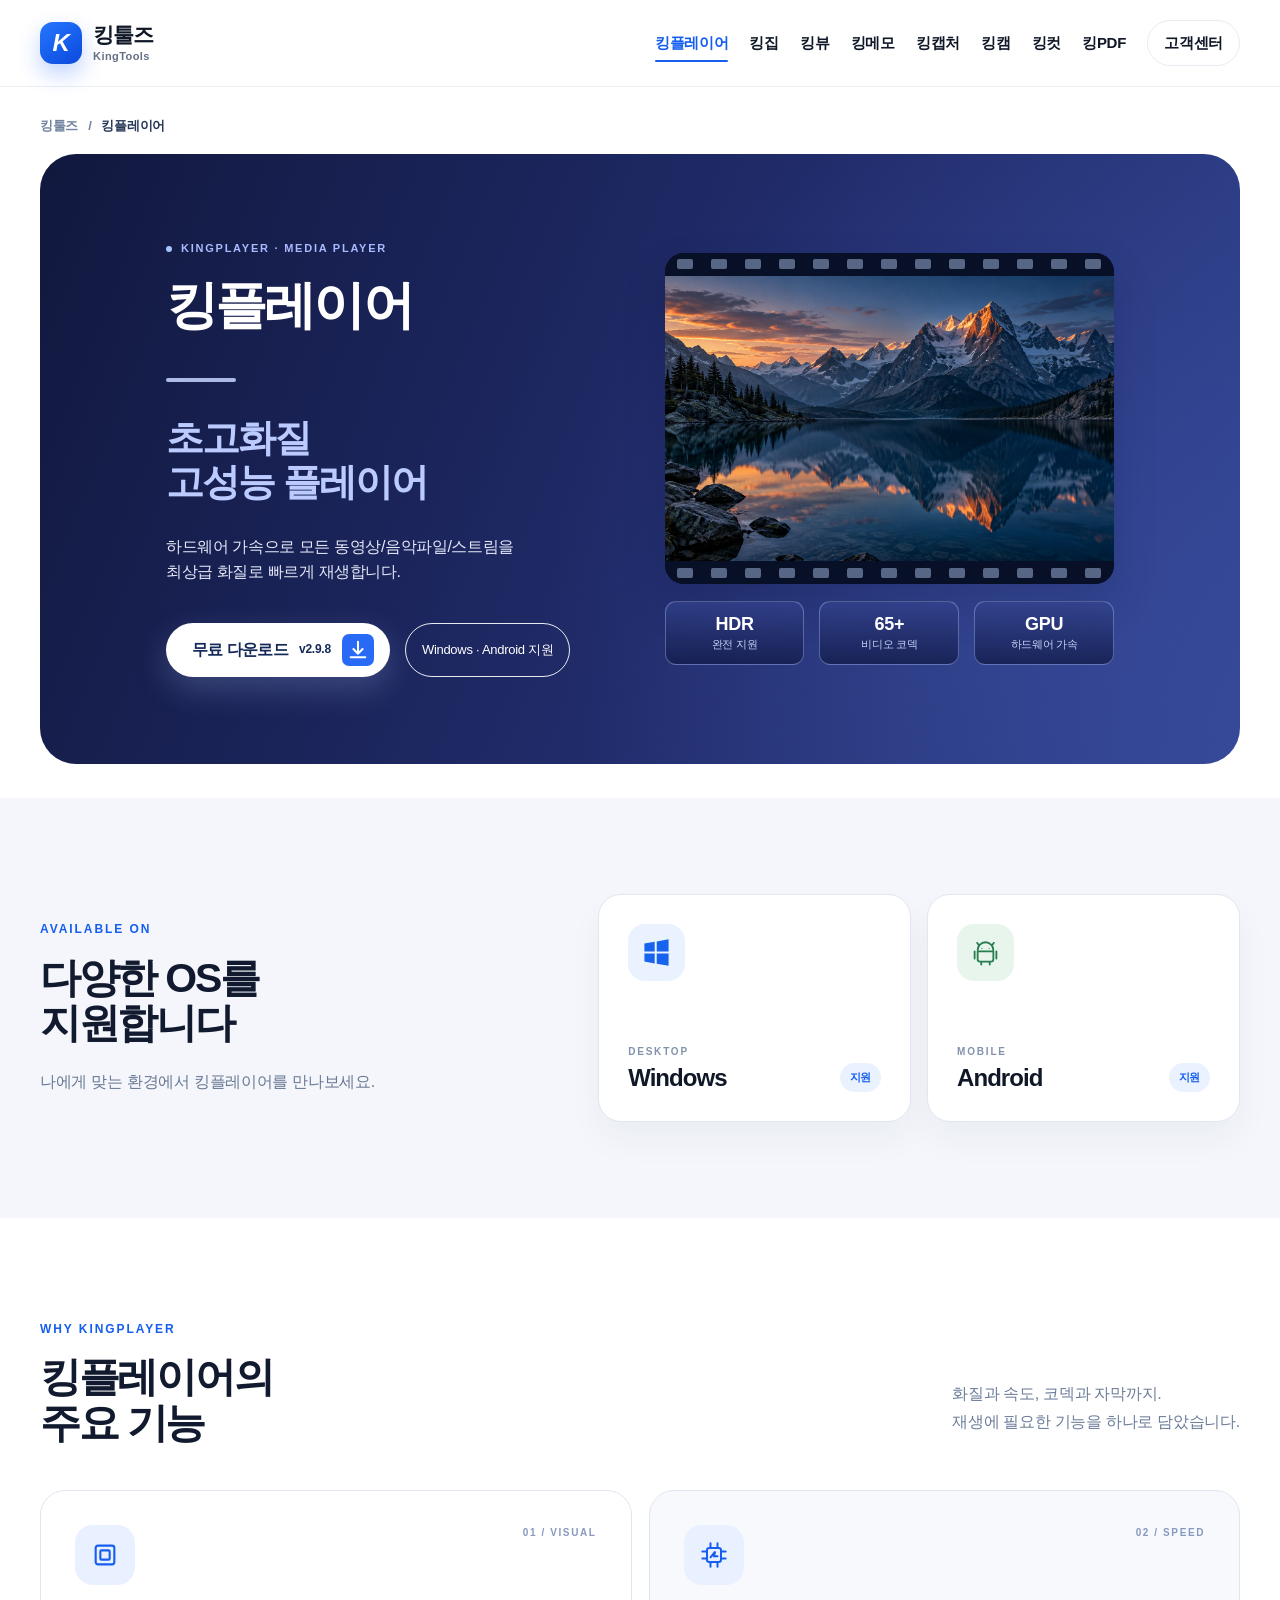
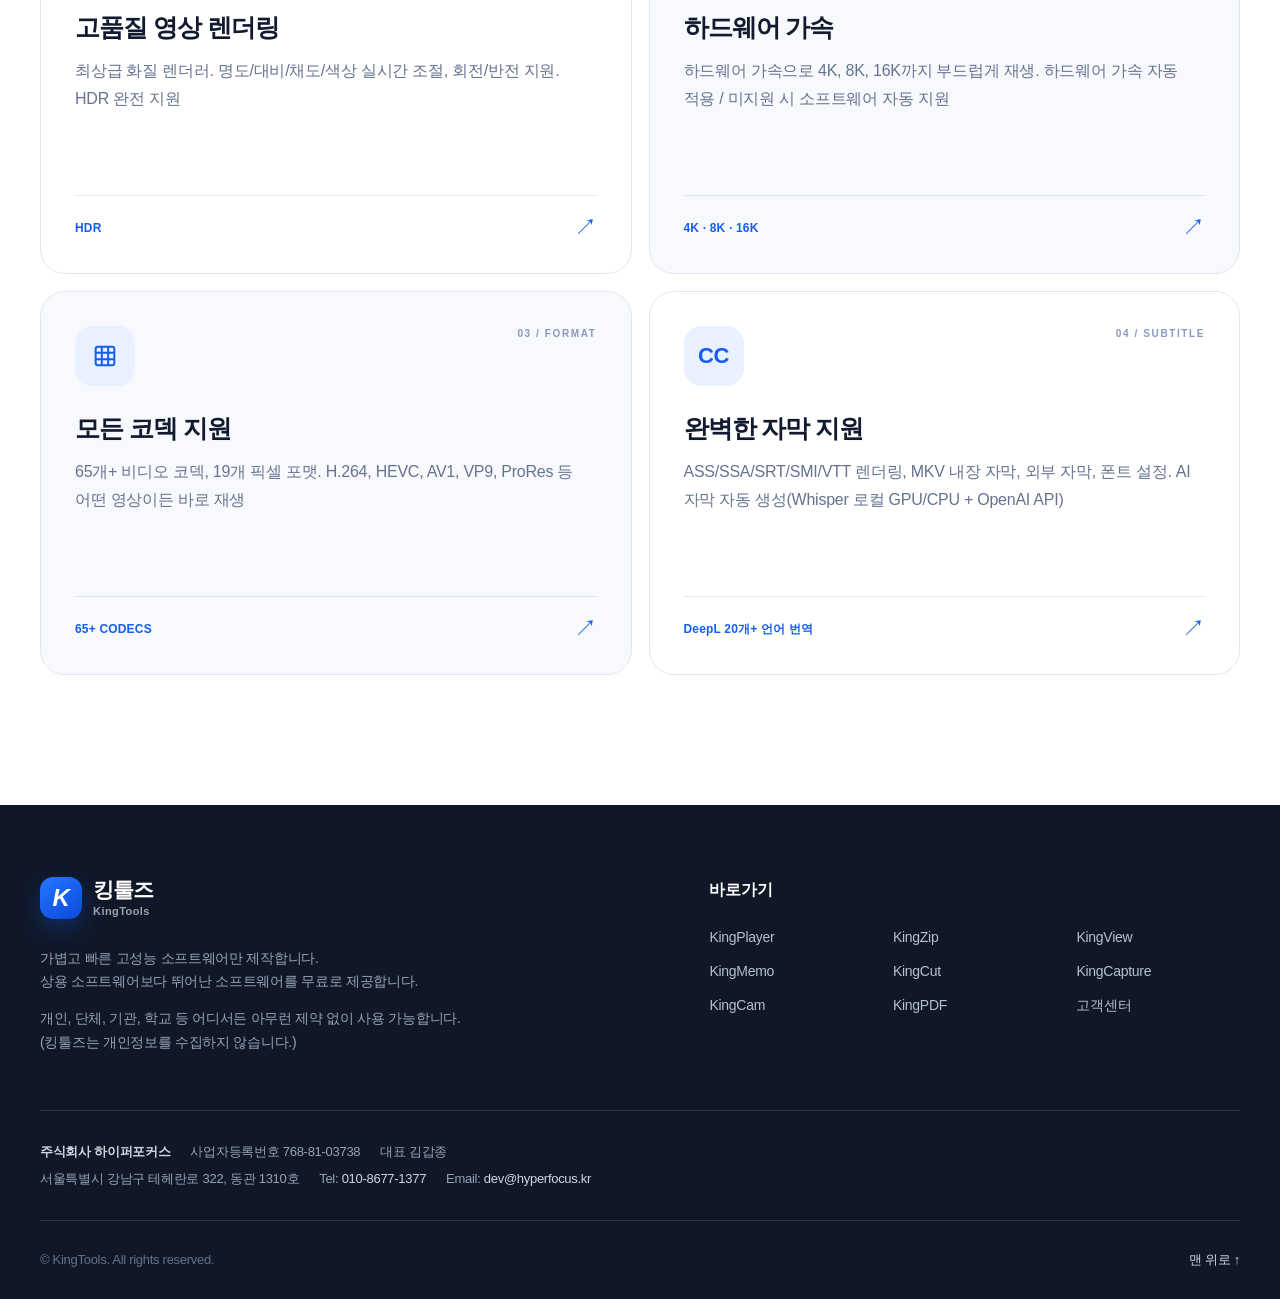
==== kingplayer.html @ 9029fba8 "킹플레이어 배너 비율과 내부 여백을 최신 시안에 맞춤" ====
<!doctype html>
<html lang="ko">
<head>
  <meta charset="UTF-8" />
  <meta name="viewport" content="width=device-width, initial-scale=1.0" />
  <meta name="description" content="킹플레이어 KingPlayer — 하드웨어 가속으로 고화질 동영상과 음악, 스트림을 빠르게 재생하는 무료 플레이어." />
  <meta name="theme-color" content="#155EEF" />
  <title>킹플레이어 KingPlayer — 초고화질 고성능 플레이어 | 킹툴즈</title>
  <link rel="icon" type="image/svg+xml" href="data:image/svg+xml,%3Csvg xmlns='http://www.w3.org/2000/svg' viewBox='0 0 64 64'%3E%3Crect width='64' height='64' rx='17' fill='%23155EEF'/%3E%3Cpath d='M18 15v34h9V36l12 13h12L34 31l16-16H38L27 27V15z' fill='white'/%3E%3C/svg%3E" />
  <link rel="stylesheet" href="./styles.css" />
  <link rel="stylesheet" href="./kingplayer.css?v=20260928-target-proportion" />
</head>
<body>
  <a class="skip-link" href="#main">본문으로 바로가기</a>
  <header class="site-header" id="top">
    <div class="header-inner">
      <a class="brand" href="./index.html" aria-label="킹툴즈 홈">
        <span class="brand-mark" aria-hidden="true">K</span>
        <span class="brand-copy"><strong>킹툴즈</strong><small>KingTools</small></span>
      </a>
      <button class="menu-button" type="button" aria-expanded="false" aria-controls="primary-nav">
        <span class="sr-only">메뉴 열기</span><span></span><span></span><span></span>
      </button>
      <nav class="primary-nav" id="primary-nav" aria-label="주요 메뉴">
        <a class="is-current" aria-current="page" href="./kingplayer.html">킹플레이어</a>
        <a href="./index.html#kingzip">킹집</a>
        <a href="./index.html#kingview">킹뷰</a>
        <a href="./index.html#kingmemo">킹메모</a>
        <a href="./index.html#kingcapture">킹캡처</a>
        <a href="./index.html#kingcam">킹캠</a>
        <a href="./index.html#kingcut">킹컷</a>
        <a href="./index.html#kingpdf">킹PDF</a>
        <a class="nav-support" href="./index.html#footer">고객센터</a>
      </nav>
    </div>
  </header>

  <main id="main">
    <div class="section-shell kp-intro">
      <nav class="kp-breadcrumb" aria-label="현재 위치">
        <a href="./index.html">킹툴즈</a><span aria-hidden="true">/</span><span aria-current="page">킹플레이어</span>
      </nav>
      <section class="kp-hero" aria-labelledby="player-title">
        <div class="kp-hero-copy">
          <span class="kp-hero-eyebrow">KINGPLAYER · MEDIA PLAYER</span>
          <h1 id="player-title">킹플레이어</h1>
          <span class="kp-hero-rule" aria-hidden="true"></span>
          <h2>초고화질<br />고성능 플레이어</h2>
          <p>하드웨어 가속으로 모든 동영상/음악파일/스트림을<br class="kp-desktop-break" /> 최상급 화질로 빠르게 재생합니다.</p>
          <div class="kp-hero-actions">
            <span class="kp-hero-download"><strong>무료 다운로드</strong><small>v2.9.8</small><span class="kp-download-icon" aria-hidden="true"><svg viewBox="0 0 24 24" fill="none"><path d="M12 3v13m0 0-5-5m5 5 5-5M4 20h16" stroke="currentColor" stroke-width="2.2" stroke-linecap="round" stroke-linejoin="round"/></svg></span></span>
            <span class="kp-hero-platforms">Windows · Android 지원</span>
          </div>
        </div>
        <div class="kp-hero-visual">
          <div class="kp-film-frame">
            <div class="kp-film-edge" aria-hidden="true"></div>
            <img src="./kingplayer-scene.png" width="1672" height="941" fetchpriority="high" alt="산과 호수의 고화질 영상 장면" />
            <div class="kp-film-edge" aria-hidden="true"></div>
          </div>
          <div class="kp-metrics" aria-label="킹플레이어 주요 성능">
            <div class="kp-metric"><strong>HDR</strong><span>완전 지원</span></div>
            <div class="kp-metric"><strong>65+</strong><span>비디오 코덱</span></div>
            <div class="kp-metric"><strong>GPU</strong><span>하드웨어 가속</span></div>
          </div>
        </div>
      </section>
    </div>

    <section class="kp-os-section" id="available-on" aria-labelledby="available-title">
      <div class="section-shell kp-os-layout">
        <div class="kp-os-heading">
          <span class="kp-eyebrow">AVAILABLE ON</span>
          <h2 id="available-title">다양한 OS를<br />지원합니다</h2>
          <p>나에게 맞는 환경에서 킹플레이어를 만나보세요.</p>
        </div>
        <div class="kp-os-cards">
          <article class="kp-os-card">
            <span class="kp-os-icon windows-icon" aria-hidden="true"><svg viewBox="0 0 24 24" fill="currentColor"><path d="M2 4.5 10.5 3v8.2H2V4.5Zm10.2-1.7L22 1v10.2h-9.8V2.8ZM2 12.8h8.5V21L2 19.5v-6.7Zm10.2 0H22V23l-9.8-1.7v-8.5Z"/></svg></span>
            <div class="kp-os-card-bottom"><div><small>DESKTOP</small><h3>Windows</h3></div><span class="kp-support-tag">지원</span></div>
          </article>
          <article class="kp-os-card">
            <span class="kp-os-icon android-icon" aria-hidden="true"><svg viewBox="0 0 24 24" fill="none" stroke="currentColor" stroke-width="1.5" stroke-linecap="round" stroke-linejoin="round"><path d="m6.5 6-1.4-2M17.5 6l1.4-2M5.5 10a6.5 6.5 0 0 1 13 0M5.5 11h13v6.5a2 2 0 0 1-2 2h-9a2 2 0 0 1-2-2V11ZM3 11v6M21 11v6M8.5 19.5V22M15.5 19.5V22"/><circle cx="9" cy="8.7" r=".5" fill="currentColor" stroke="none"/><circle cx="15" cy="8.7" r=".5" fill="currentColor" stroke="none"/></svg></span>
            <div class="kp-os-card-bottom"><div><small>MOBILE</small><h3>Android</h3></div><span class="kp-support-tag">지원</span></div>
          </article>
        </div>
      </div>
    </section>

    <section class="kp-features-section" id="features" aria-labelledby="features-title">
      <div class="section-shell">
        <div class="kp-features-heading">
          <div><span class="kp-eyebrow">WHY KINGPLAYER</span><h2 id="features-title">킹플레이어의<br />주요 기능</h2></div>
          <p>화질과 속도, 코덱과 자막까지.<br />재생에 필요한 기능을 하나로 담았습니다.</p>
        </div>
        <div class="kp-feature-grid">
          <article class="kp-feature-card" id="visual">
            <div class="kp-feature-top"><span class="kp-feature-icon" aria-hidden="true"><svg viewBox="0 0 24 24" fill="none" stroke="currentColor" stroke-width="1.8"><rect x="4" y="4" width="16" height="16" rx="2"/><rect x="8" y="8" width="8" height="8" rx="1"/></svg></span><small>01 / VISUAL</small></div>
            <h3>고품질 영상 렌더링</h3>
            <p>최상급 화질 렌더러. 명도/대비/채도/색상 실시간 조절, 회전/반전 지원.<br />HDR 완전 지원</p>
            <div class="kp-feature-footer"><strong>HDR</strong><span aria-hidden="true">↗</span></div>
          </article>
          <article class="kp-feature-card" id="speed">
            <div class="kp-feature-top"><span class="kp-feature-icon" aria-hidden="true"><svg viewBox="0 0 24 24" fill="none" stroke="currentColor" stroke-width="1.7" stroke-linecap="round"><rect x="6" y="6" width="12" height="12" rx="2"/><path d="M9 2v4m6-4v4M9 18v4m6-4v4M2 9h4m-4 6h4m12-6h4m-4 6h4M9 14l4-5-1 4h3"/></svg></span><small>02 / SPEED</small></div>
            <h3>하드웨어 가속</h3>
            <p>하드웨어 가속으로 4K, 8K, 16K까지 부드럽게 재생. 하드웨어 가속 자동 적용 / 미지원 시 소프트웨어 자동 지원</p>
            <div class="kp-feature-footer"><strong>4K · 8K · 16K</strong><span aria-hidden="true">↗</span></div>
          </article>
          <article class="kp-feature-card" id="codecs">
            <div class="kp-feature-top"><span class="kp-feature-icon" aria-hidden="true"><svg viewBox="0 0 24 24" fill="none" stroke="currentColor" stroke-width="1.7"><rect x="4" y="4" width="16" height="16" rx="2"/><path d="M9.3 4v16M14.7 4v16M4 9.3h16M4 14.7h16"/></svg></span><small>03 / FORMAT</small></div>
            <h3>모든 코덱 지원</h3>
            <p>65개+ 비디오 코덱, 19개 픽셀 포맷. H.264, HEVC, AV1, VP9, ProRes 등<br />어떤 영상이든 바로 재생</p>
            <div class="kp-feature-footer"><strong>65+ CODECS</strong><span aria-hidden="true">↗</span></div>
          </article>
          <article class="kp-feature-card" id="subtitles">
            <div class="kp-feature-top"><span class="kp-feature-icon cc-icon" aria-hidden="true">CC</span><small>04 / SUBTITLE</small></div>
            <h3>완벽한 자막 지원</h3>
            <p>ASS/SSA/SRT/SMI/VTT 렌더링, MKV 내장 자막, 외부 자막, 폰트 설정. AI 자막 자동 생성(Whisper 로컬 GPU/CPU + OpenAI API)</p>
            <div class="kp-feature-footer"><strong>DeepL 20개+ 언어 번역</strong><span aria-hidden="true">↗</span></div>
          </article>
        </div>
      </div>
    </section>
  </main>

  <footer class="site-footer" id="footer">
    <div class="section-shell footer-top">
      <div class="footer-brand">
        <a class="brand brand-footer" href="./index.html"><span class="brand-mark" aria-hidden="true">K</span><span class="brand-copy"><strong>킹툴즈</strong><small>KingTools</small></span></a>
        <p>가볍고 빠른 고성능 소프트웨어만 제작합니다.<br />상용 소프트웨어보다 뛰어난 소프트웨어를 무료로 제공합니다.</p>
        <p>개인, 단체, 기관, 학교 등 어디서든 아무런 제약 없이 사용 가능합니다.<br />(킹툴즈는 개인정보를 수집하지 않습니다.)</p>
      </div>
      <div class="footer-links">
        <h2>바로가기</h2>
        <div><a href="./kingplayer.html">KingPlayer</a><a href="./index.html#kingzip">KingZip</a><a href="./index.html#kingview">KingView</a><a href="./index.html#kingmemo">KingMemo</a><a href="./index.html#kingcut">KingCut</a><a href="./index.html#kingcapture">KingCapture</a><a href="./index.html#kingcam">KingCam</a><a href="./index.html#kingpdf">KingPDF</a><a href="mailto:dev@hyperfocus.kr">고객센터</a></div>
      </div>
    </div>
    <div class="section-shell company-info">
      <p><strong>주식회사 하이퍼포커스</strong><span>사업자등록번호 768-81-03738</span><span>대표 김갑종</span></p>
      <p><span>서울특별시 강남구 테헤란로 322, 동관 1310호</span><span>Tel: <a href="tel:01086771377">010-8677-1377</a></span><span>Email: <a href="mailto:dev@hyperfocus.kr">dev@hyperfocus.kr</a></span></p>
    </div>
    <div class="section-shell footer-bottom"><p>© KingTools. All rights reserved.</p><a href="#top">맨 위로 <span aria-hidden="true">↑</span></a></div>
  </footer>
  <script>
    const menuButton = document.querySelector('.menu-button');
    const navigation = document.querySelector('.primary-nav');
    menuButton.addEventListener('click', () => {
      const open = menuButton.getAttribute('aria-expanded') !== 'true';
      menuButton.setAttribute('aria-expanded', String(open));
      menuButton.querySelector('.sr-only').textContent = open ? '메뉴 닫기' : '메뉴 열기';
      navigation.classList.toggle('is-open', open);
    });
    navigation.addEventListener('click', (event) => {
      if (event.target.closest('a')) {
        menuButton.setAttribute('aria-expanded', 'false');
        navigation.classList.remove('is-open');
      }
    });
  </script>
</body>
</html>
---- styles.css ----
@import url("./styles-original.css?v=20260927-message-reference");

/* =========================================================
   드리는 말씀 — 두 번째 레퍼런스 이미지 기준
   기존 사이트 스타일은 styles-original.css에 보존하고
   이 파일에서는 해당 섹션만 덮어씁니다.
   ========================================================= */
@media (min-width:1181px) {
  .message-section {
    margin-block:128px;
    min-height:0;
    overflow:hidden;
    display:grid;
    grid-template-columns:.82fr 1.18fr;
    border-radius:var(--radius-xl);
    color:#fff;
    background:linear-gradient(125deg,#07317b 0%,#0d50cf 50%,#155eef 100%);
    box-shadow:0 34px 70px rgba(15,73,176,.22);
  }

  .message-intro,
  .message-copy {
    padding:clamp(48px,5vw,72px);
  }

  .message-intro {
    position:relative;
    isolation:isolate;
    border-right:1px solid rgba(255,255,255,.16);
  }

  /* 사용자가 X 표시한 큰 장식 따옴표는 표시하지 않음 */
  .message-intro::before,
  .message-intro::after {
    content:none !important;
    display:none !important;
  }

  .message-intro h2 {
    margin:0;
    font-size:22px;
  }

  .message-lead {
    position:relative;
    z-index:1;
    margin:62px 0 0;
    font-size:clamp(30px,3vw,43px);
    font-weight:780;
    line-height:1.38;
    letter-spacing:-.02em;
  }

  .signature {
    position:relative;
    z-index:1;
    margin-top:46px;
    display:flex;
    align-items:center;
    gap:12px;
    color:rgba(255,255,255,.7);
    font-size:14px;
  }

  .signature span {
    width:34px;
    height:1px;
    background:rgba(255,255,255,.4);
  }

  .message-copy {
    background:rgba(1,14,46,.16);
  }

  .message-copy > p {
    margin:0 0 18px;
    color:rgba(255,255,255,.78);
    font-size:16px;
    line-height:1.65;
  }

  .promise-list {
    margin:38px 0 0;
    padding:0;
    display:grid;
    grid-template-columns:1fr 1fr;
    gap:14px;
    list-style:none;
  }

  .promise-list li {
    min-height:0;
    padding:16px;
    display:flex;
    align-items:flex-start;
    gap:12px;
    border:1px solid rgba(255,255,255,.14);
    border-radius:15px;
    background:rgba(255,255,255,.065);
    box-shadow:none;
  }

  .promise-list li > span {
    flex:0 0 auto;
    width:24px;
    height:24px;
    display:grid;
    place-items:center;
    border-radius:50%;
    color:var(--blue-2);
    background:#fff;
    font-size:13px;
    font-weight:900;
  }

  .promise-list strong,
  .promise-list small {
    display:block;
  }

  .promise-list strong {
    font-size:14px;
    line-height:1.4;
  }

  .promise-list small {
    margin-top:2px;
    color:rgba(255,255,255,.62);
    font-size:12px;
    line-height:1.5;
  }
}

/* =========================================================
   라이선스 프리웨어 슬라이드 — 두 번째 레퍼런스 기준
   인증서 아이콘을 더 디테일하게 재구성하고
   원/카드/칩의 크기와 배치를 레퍼런스에 가깝게 조정합니다.
   ========================================================= */
.feature-icon-license svg {
  display:none !important;
}

.feature-icon-license::before {
  content:"";
  display:block;
  width:64%;
  aspect-ratio:1;
  background-repeat:no-repeat;
  background-position:center;
  background-size:contain;
  background-image:url("data:image/svg+xml,%3Csvg xmlns='http://www.w3.org/2000/svg' viewBox='0 0 120 120' fill='none'%3E%3Cg stroke='%230B55B7' stroke-width='6.2' stroke-linecap='round' stroke-linejoin='round'%3E%3Cpath d='M27 19h45l18 18v44H27z'/%3E%3Cpath d='M72 19v19h19'/%3E%3Cpath d='M40 43h23M40 56h27M40 69h20'/%3E%3Ccircle cx='82' cy='79' r='18.5' fill='white'/%3E%3Cpath d='m73.5 79 6 6 11-13'/%3E%3Cpath d='m72 95-3 16 13-7 13 7-3-16'/%3E%3C/g%3E%3C/svg%3E");
}

@media (min-width:761px) {
  .hero-slide-license {
    background:
      radial-gradient(circle at 82% 17%, rgba(69,146,255,.36), transparent 29%),
      linear-gradient(135deg,#06183d 0%,#092b69 50%,#0b52a8 100%) !important;
  }

  .hero-license-visual {
    min-height:410px !important;
  }

  .hero-license-visual .feature-orbit {
    width:350px !important;
    height:350px !important;
    right:0 !important;
    top:14px !important;
    background:
      radial-gradient(circle at 30% 24%,#ddecff 0%,#b8dbfb 26%,#86b8ec 54%,#5c8fcc 78%,#3d68aa 100%) !important;
    box-shadow:
      inset 26px 20px 42px rgba(255,255,255,.20),
      inset -36px -32px 62px rgba(14,49,101,.22),
      0 32px 58px rgba(1,24,66,.20) !important;
  }

  .hero-license-visual .feature-icon-card {
    width:188px !important;
    height:188px !important;
    right:81px !important;
    top:91px !important;
    border-radius:43px !important;
    background:#fff !important;
    box-shadow:0 28px 52px rgba(2,28,70,.19) !important;
    transform:rotate(5deg) !important;
  }

  .hero-license-visual .feature-icon-license::before {
    width:112px;
  }

  .hero-license-visual .feature-floating-a {
    left:-4px !important;
    top:92px !important;
    min-width:122px !important;
    height:52px !important;
    padding-inline:20px !important;
    font-size:16px !important;
    font-weight:900 !important;
    color:#0b4ba8 !important;
    background:rgba(255,255,255,.97) !important;
    box-shadow:0 15px 28px rgba(2,28,70,.13) !important;
  }

  .hero-license-visual .feature-floating-b {
    right:-12px !important;
    bottom:70px !important;
    min-width:118px !important;
    height:52px !important;
    padding-inline:20px !important;
    font-size:16px !important;
    font-weight:900 !important;
    color:#0b4ba8 !important;
    background:rgba(255,255,255,.97) !important;
    box-shadow:0 15px 28px rgba(2,28,70,.13) !important;
  }

  .hero-license-visual .feature-caption {
    right:49px !important;
    bottom:-7px !important;
  }

  .hero-license-visual .feature-caption strong {
    font-size:31px !important;
    letter-spacing:-.025em !important;
  }

  .hero-license-visual .feature-caption span {
    margin-top:7px !important;
    font-size:14px !important;
    color:rgba(229,239,255,.84) !important;
  }
}

@media (max-width:760px) {
  .feature-icon-license::before {
    width:72px;
  }
}
---- kingplayer.css ----
.primary-nav a.is-current{color:#155eef}
.primary-nav a.is-current::after{transform:scaleX(1)}

.kp-intro{padding-top:28px;padding-bottom:34px}
.kp-breadcrumb{display:flex;align-items:center;gap:10px;margin-bottom:18px;color:#7182a0;font-size:13px;font-weight:700}
.kp-breadcrumb a:hover{color:#155eef}
.kp-breadcrumb [aria-current]{color:#263857}
.kp-hero{min-height:690px;padding:76px 6.7%;display:grid;grid-template-columns:minmax(0,1fr) minmax(0,1.07fr);gap:5%;align-items:center;overflow:hidden;border-radius:36px;color:#fff;background:radial-gradient(circle at 80% 68%,rgba(82,106,204,.20),transparent 43%),linear-gradient(112deg,#11183e 0%,#202b69 53%,#344796 100%)}
.kp-hero-copy{min-width:0}
.kp-hero-eyebrow{display:flex;align-items:center;gap:9px;margin-bottom:20px;color:#a9baff;font-size:11px;font-weight:800;letter-spacing:.16em;line-height:1.4}
.kp-hero-eyebrow::before{content:"";width:6px;height:6px;flex:none;border-radius:50%;background:#a5c5ff}
.kp-hero-copy h1{margin:0;color:#fff;font-size:clamp(50px,5vw,76px);font-weight:850;letter-spacing:-.055em;line-height:1.12}
.kp-hero-rule{display:block;width:70px;height:4px;margin:43px 0 34px;border-radius:3px;background:#adbae5}
.kp-hero-copy h2{margin:0;color:#bbcbff;font-size:clamp(40px,4vw,57px);font-weight:850;letter-spacing:-.05em;line-height:1.16}
.kp-hero-copy>p{margin:30px 0 0;color:#e5e9fa;font-size:clamp(16px,1.4vw,20px);line-height:1.72;letter-spacing:-.025em}
.kp-hero-actions{display:flex;align-items:center;gap:15px;margin-top:52px;white-space:nowrap}
.kp-hero-download{min-height:72px;padding:0 16px 0 26px;display:inline-flex;align-items:center;justify-content:space-between;gap:11px;border-radius:999px;color:#142957;background:#fff;box-shadow:0 12px 32px rgba(172,194,255,.23)}
.kp-hero-download strong{font-size:20px;font-weight:850;letter-spacing:-.04em}
.kp-hero-download small{font-size:15px;font-weight:800;letter-spacing:-.02em}
.kp-download-icon{width:42px;height:42px;display:grid;place-items:center;flex:0 0 auto;border-radius:7px;color:#fff;background:#286af5}
.kp-download-icon svg{width:27px;height:27px}
.kp-hero-platforms{min-height:72px;padding:0 16px;display:inline-flex;align-items:center;justify-content:center;border:1px solid rgba(255,255,255,.9);border-radius:999px;color:#fff;font-size:16px}
.kp-hero-visual{min-width:0}
.kp-film-frame{display:grid;grid-template-rows:6.8% minmax(0,1fr) 6.8%;aspect-ratio:840/618;overflow:hidden;border-radius:19px;background:#080f23;box-shadow:0 20px 44px rgba(5,12,45,.15)}
.kp-film-frame img{display:block;width:100%;height:100%;min-height:0;object-fit:cover;object-position:center center}
.kp-film-edge{position:relative;background:#081027}
.kp-film-edge::after{content:"";position:absolute;top:50%;right:8px;left:8px;height:12px;transform:translateY(-50%);opacity:.72;background-image:url("data:image/svg+xml,%3Csvg xmlns='http://www.w3.org/2000/svg' width='34' height='12' viewBox='0 0 34 12'%3E%3Crect x='4' y='1' width='16' height='10' rx='2' fill='%237787AA'/%3E%3C/svg%3E");background-repeat:repeat-x}
.kp-metrics{display:grid;grid-template-columns:repeat(3,minmax(0,1fr));gap:15px;margin-top:17px}
.kp-metric{min-height:86px;padding:12px 7px;display:flex;flex-direction:column;align-items:center;justify-content:center;gap:2px;text-align:center;border:1px solid rgba(183,201,255,.37);border-radius:11px;background:linear-gradient(180deg,rgba(52,68,143,.7),rgba(19,28,74,.8))}
.kp-metric strong{color:#fff;font-size:22px;font-weight:850;line-height:1.15}
.kp-metric span{color:#c6d2f6;font-size:13px;line-height:1.3}

.kp-os-section{background:#f4f6fb}
.kp-os-layout{min-height:410px;padding-block:96px;display:grid;grid-template-columns:.87fr 1.13fr;gap:64px;align-items:center}
.kp-eyebrow{display:block;color:#155eef;font-size:12px;font-weight:900;letter-spacing:.16em}
.kp-os-heading h2,.kp-features-heading h2{margin:16px 0 0;color:#111a2e;font-size:clamp(38px,3.2vw,54px);font-weight:850;line-height:1.11;letter-spacing:-.055em}
.kp-os-heading p{margin:22px 0 0;color:#697994;font-size:16px}
.kp-os-cards{display:grid;grid-template-columns:repeat(2,minmax(0,1fr));gap:16px}
.kp-os-card{min-width:0;min-height:228px;padding:29px;display:flex;flex-direction:column;justify-content:space-between;border:1px solid #e1e7f0;border-radius:23px;background:#fff;box-shadow:0 18px 35px rgba(27,40,72,.045)}
.kp-os-icon{width:57px;height:57px;display:grid;place-items:center;border-radius:17px}
.kp-os-icon svg{width:29px;height:29px}
.windows-icon{color:#1763ee;background:#eaf1ff}
.android-icon{color:#287d4f;background:#e7f5ed}
.kp-os-card-bottom{display:flex;align-items:flex-end;justify-content:space-between;gap:12px}
.kp-os-card-bottom small{display:block;color:#8292ad;font-size:10px;font-weight:900;letter-spacing:.18em}
.kp-os-card-bottom h3{margin:3px 0 0;color:#101828;font-size:24px;font-weight:850;line-height:1.15;letter-spacing:-.04em}
.kp-support-tag{padding:5px 10px;border-radius:100px;color:#155eef;background:#eaf1ff;font-size:11px;font-weight:900;white-space:nowrap}

.kp-features-section{padding:102px 0 130px;background:#fff}
.kp-features-heading{display:flex;align-items:flex-end;justify-content:space-between;gap:48px}
.kp-features-heading p{margin:0 0 10px;color:#6c7d99;font-size:16px;line-height:1.75}
.kp-feature-grid{display:grid;grid-template-columns:repeat(2,minmax(0,1fr));gap:17px;margin-top:44px}
.kp-feature-card{min-width:0;min-height:384px;padding:34px;display:flex;flex-direction:column;border:1px solid #e0e6f0;border-radius:25px;background:#fff}
.kp-feature-card:nth-child(2),.kp-feature-card:nth-child(3){background:#f7f9fd}
.kp-feature-top{display:flex;align-items:flex-start;justify-content:space-between;gap:20px}
.kp-feature-top small{color:#8799be;font-size:10px;font-weight:900;letter-spacing:.16em;white-space:nowrap}
.kp-feature-icon{width:60px;height:60px;display:grid;place-items:center;border-radius:18px;color:#155eef;background:#e9f0ff;font-size:22px;font-weight:900}
.kp-feature-icon svg{width:28px;height:28px}
.kp-feature-card h3{margin:27px 0 0;color:#111a2e;font-size:25px;font-weight:850;line-height:1.24;letter-spacing:-.04em}
.kp-feature-card p{margin:14px 0 0;color:#65738f;font-size:16px;line-height:1.75;letter-spacing:-.015em}
.kp-feature-footer{min-height:36px;margin-top:auto;padding-top:20px;display:flex;align-items:end;justify-content:space-between;gap:15px;border-top:1px solid #e0e7f1;color:#155eef}
.kp-feature-footer strong{font-size:12px;font-weight:900;letter-spacing:.015em}
.kp-feature-footer span{font-size:23px;line-height:1}

@media(max-width:1180px){
  .kp-hero{min-height:0;padding:64px 5%;gap:4%}
  .kp-hero-actions{flex-wrap:wrap;margin-top:42px}
  .kp-hero-copy h1{font-size:clamp(45px,5vw,68px)}
  .kp-hero-copy h2{font-size:clamp(35px,4vw,52px)}
  .kp-hero-rule{margin:42px 0 32px}
  .kp-os-layout{gap:38px}
  .kp-feature-card{min-height:360px}
}
@media(max-width:900px){
  .kp-hero-copy h1,.kp-hero-copy h2,.kp-os-heading h2,.kp-features-heading h2,.kp-os-card-bottom h3,.kp-feature-card h3{font-weight:700}
  .kp-hero-download strong,.kp-eyebrow,.kp-feature-footer strong{font-weight:700}
  .kp-hero{grid-template-columns:1fr;gap:46px;padding:54px 6% 56px}
  .kp-hero-copy>p{max-width:40ch}
  .kp-hero-visual{max-width:680px;width:100%;margin-inline:auto}
  .kp-hero-actions{margin-top:36px}
}
@media(max-width:760px){
  .kp-intro{padding-top:20px;padding-bottom:22px}
  .kp-breadcrumb{margin-bottom:14px;font-size:12px}
  .kp-hero{gap:35px;padding:35px 22px 34px;border-radius:23px}
  .kp-hero-eyebrow{margin-bottom:16px;font-size:10px}
  .kp-hero-copy h1{font-size:clamp(39px,8.5vw,56px)}
  .kp-hero-rule{width:52px;height:3px;margin:31px 0 27px}
  .kp-hero-copy h2{font-size:clamp(32px,7.4vw,46px)}
  .kp-hero-copy>p{margin-top:21px;font-size:15px;line-height:1.68}
  .kp-desktop-break{display:none}
  .kp-hero-actions{gap:12px;margin-top:28px}
  .kp-hero-download{min-height:60px;padding:0 10px 0 16px;gap:8px}
  .kp-hero-download strong{font-size:17px}
  .kp-hero-download small{font-size:13px}
  .kp-download-icon{width:36px;height:36px}
  .kp-download-icon svg{width:23px;height:23px}
  .kp-hero-platforms{min-height:48px;padding:0 17px;font-size:14px}
  .kp-film-frame{border-radius:13px}
  .kp-film-edge::after{height:9px;background-size:26px 9px}
  .kp-metrics{gap:8px;margin-top:11px}
  .kp-metric{min-height:62px;padding:8px 3px;border-radius:8px}
  .kp-metric strong{font-size:18px}
  .kp-metric span{font-size:10px}
  .kp-os-layout{min-height:0;padding-block:66px;grid-template-columns:1fr;gap:28px}
  .kp-os-heading h2,.kp-features-heading h2{font-size:40px}
  .kp-os-heading p{font-size:15px}
  .kp-os-card{min-height:190px;padding:20px;border-radius:18px}
  .kp-os-icon{width:48px;height:48px;border-radius:14px}
  .kp-os-icon svg{width:25px;height:25px}
  .kp-os-card-bottom h3{font-size:20px}
  .kp-support-tag{padding:4px 7px;font-size:10px}
  .kp-features-section{padding:74px 0 90px}
  .kp-features-heading{display:block}
  .kp-features-heading p{margin-top:19px;font-size:15px}
  .kp-feature-grid{grid-template-columns:1fr;margin-top:30px;gap:14px}
  .kp-feature-card{min-height:0;padding:26px;border-radius:20px}
  .kp-feature-icon{width:52px;height:52px;border-radius:15px}
  .kp-feature-card h3{margin-top:24px;font-size:23px}
  .kp-feature-card p{font-size:15px}
  .kp-feature-footer{margin-top:36px}
}
@media(max-width:390px){
  .kp-os-cards{gap:9px}
  .kp-os-card{padding:15px;min-height:170px}
  .kp-os-card-bottom{gap:3px;align-items:flex-start;flex-direction:column}
  .kp-os-card-bottom h3{font-size:18px}
}


@media(min-width:1181px){
  .kp-hero{min-height:0;aspect-ratio:1.97;padding:0 10.5%;grid-template-columns:minmax(0,1fr) minmax(0,1fr);gap:5.2%}
  .kp-hero-copy h1,.kp-hero-copy h2,.kp-os-heading h2,.kp-features-heading h2,.kp-os-card-bottom h3,.kp-feature-card h3{font-weight:700}
  .kp-hero-copy h1{font-size:clamp(52px,4vw,76px)}
  .kp-hero-copy h2{font-size:clamp(38px,2.8vw,52px)}
  .kp-hero-copy>p{font-size:clamp(16px,1.1vw,18px);line-height:1.6}
  .kp-hero-actions{margin-top:38px}
  .kp-hero-download,.kp-hero-platforms{min-height:54px}
  .kp-hero-download strong{font-size:16px}
  .kp-hero-download small{font-size:12px}
  .kp-download-icon{width:32px;height:32px}
  .kp-download-icon svg{width:22px;height:22px}
  .kp-hero-platforms{font-size:13px}
  .kp-metric{min-height:64px}
  .kp-metric strong{font-size:18px}
  .kp-metric span{font-size:11px}
  .kp-hero-download strong,.kp-eyebrow,.kp-feature-footer strong{font-weight:700}
}
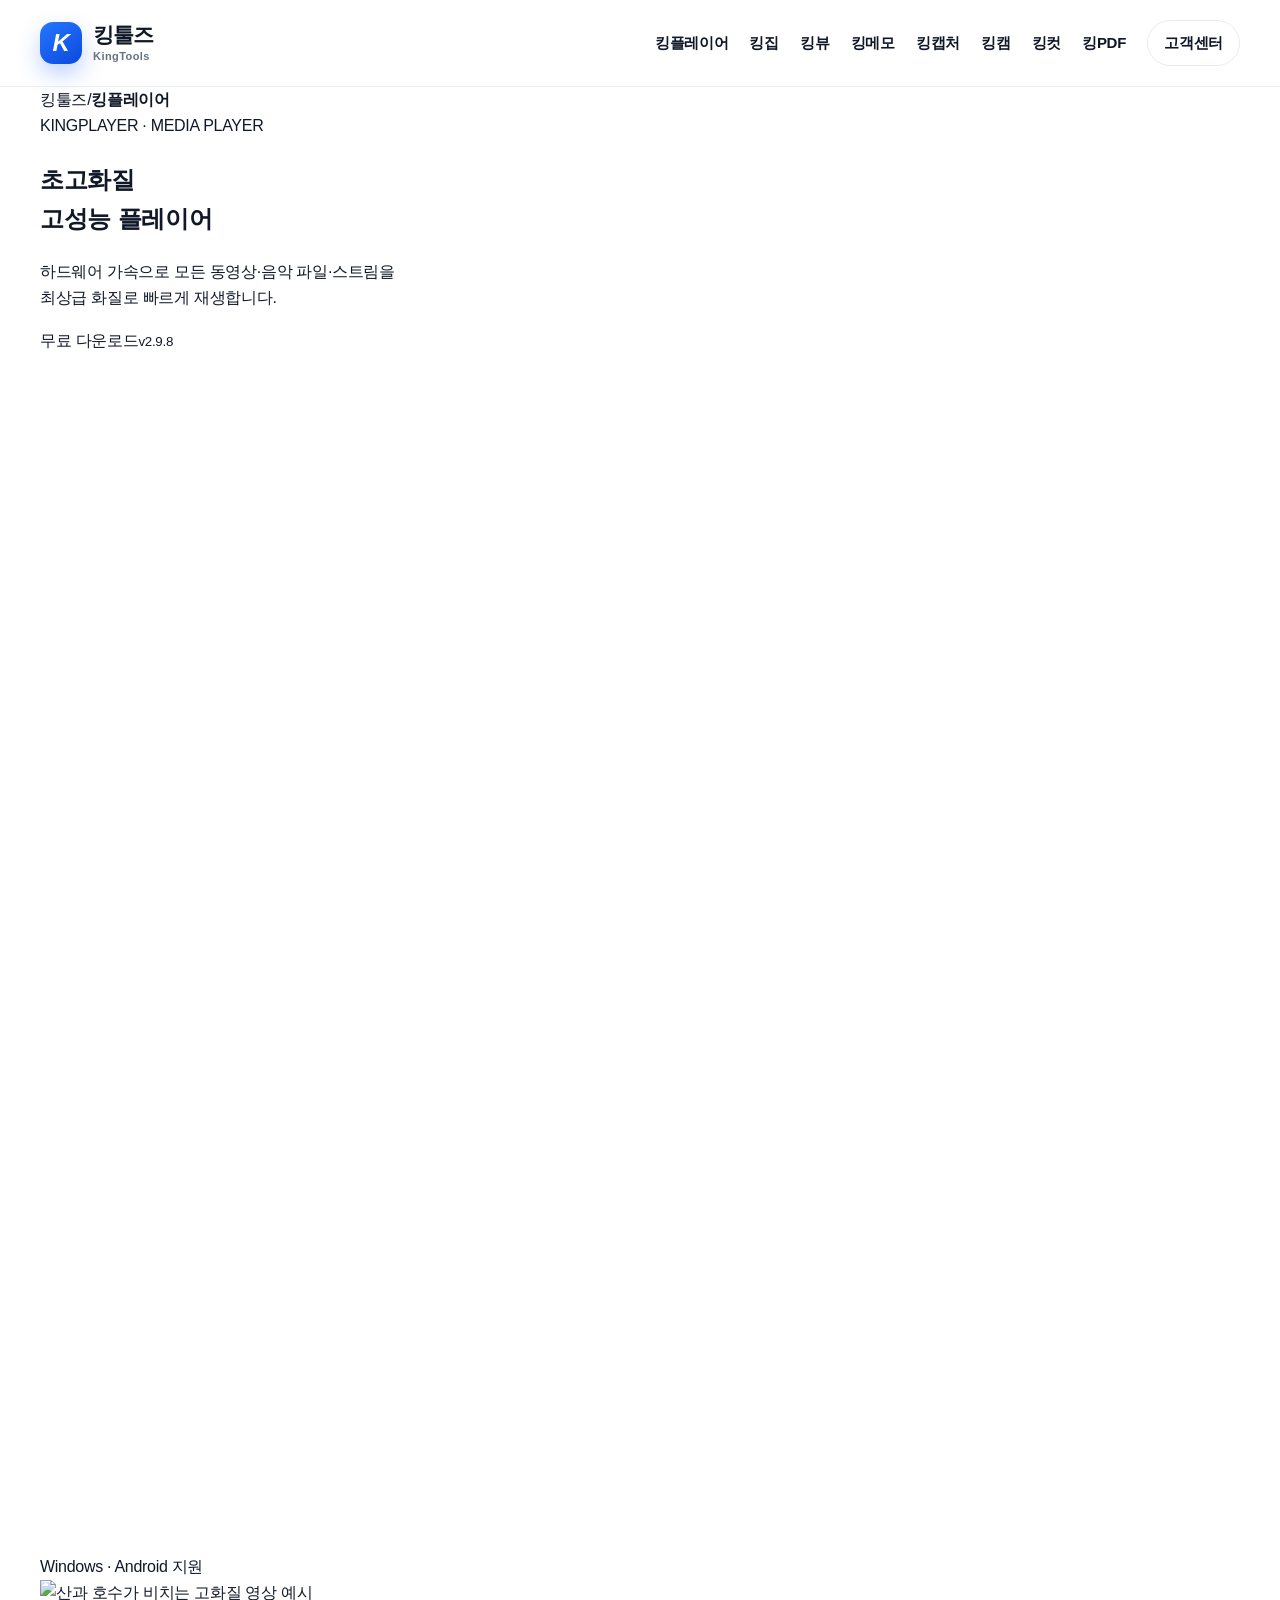
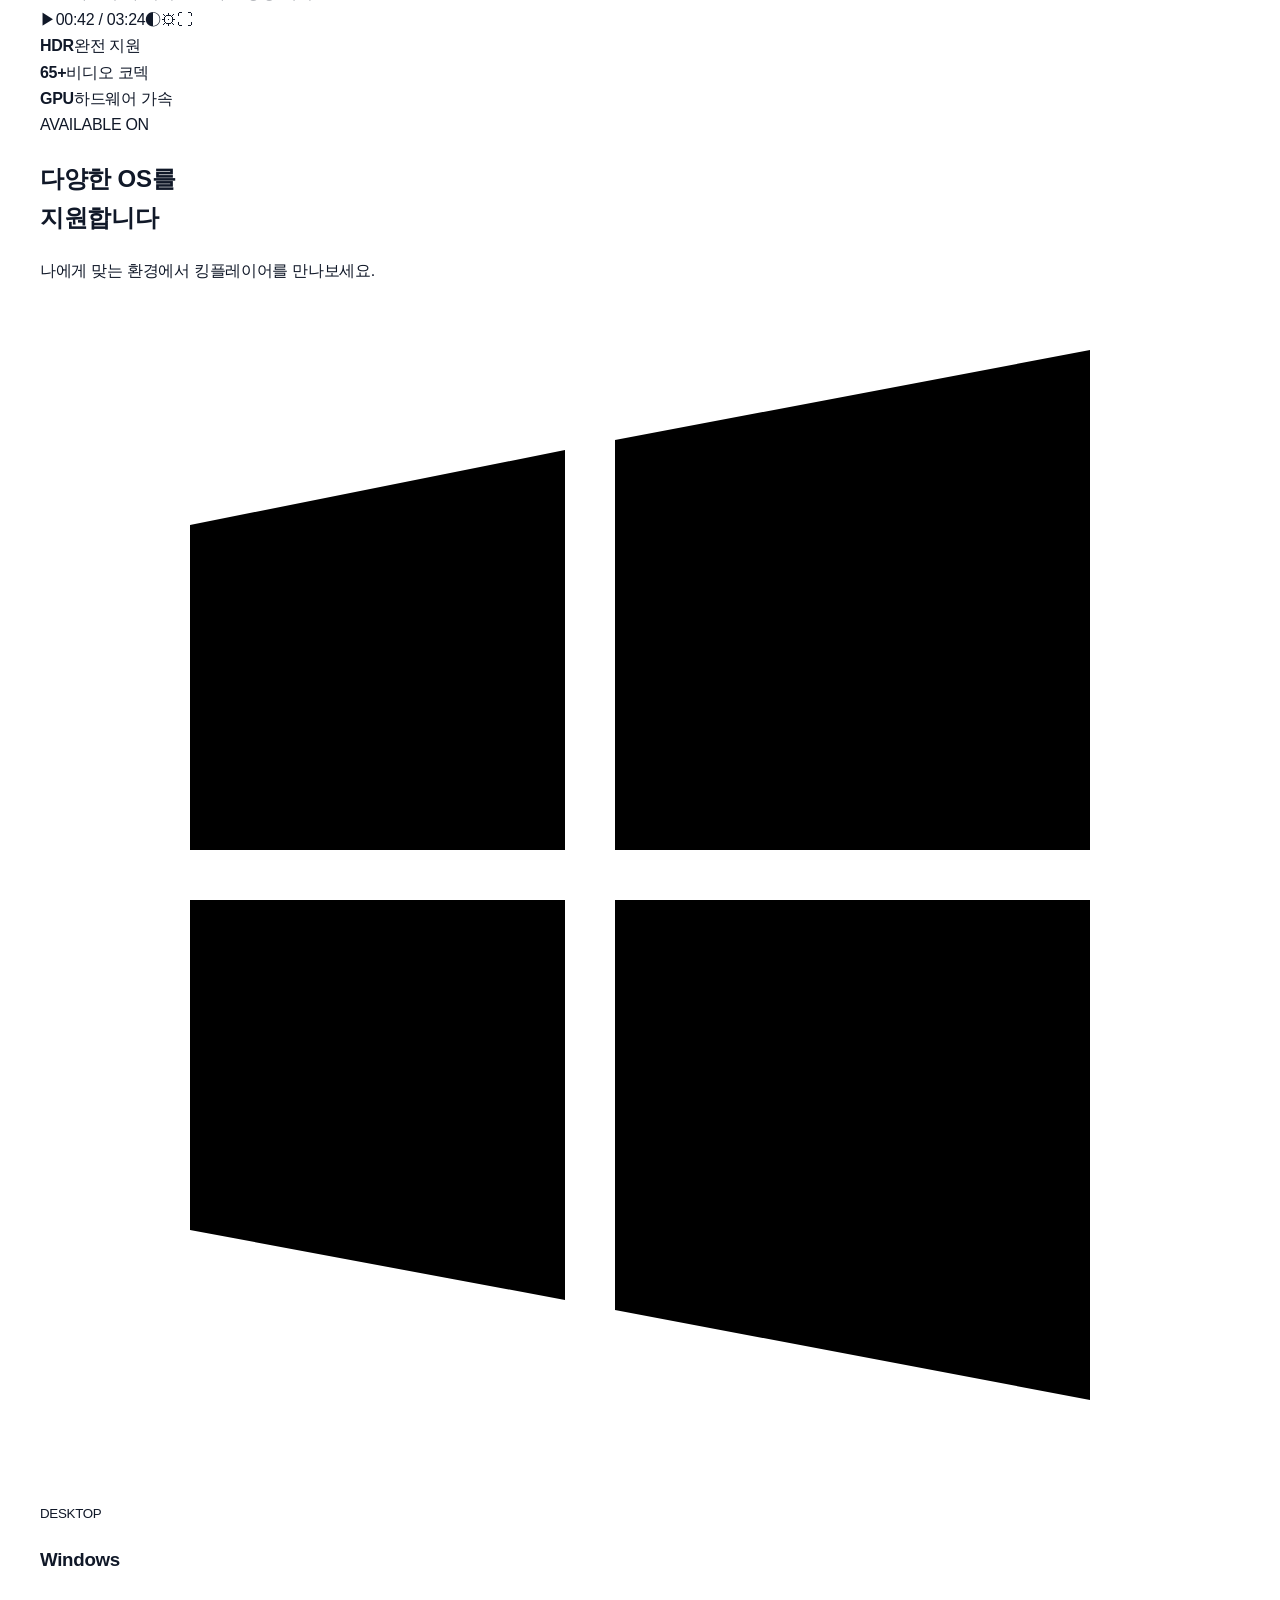
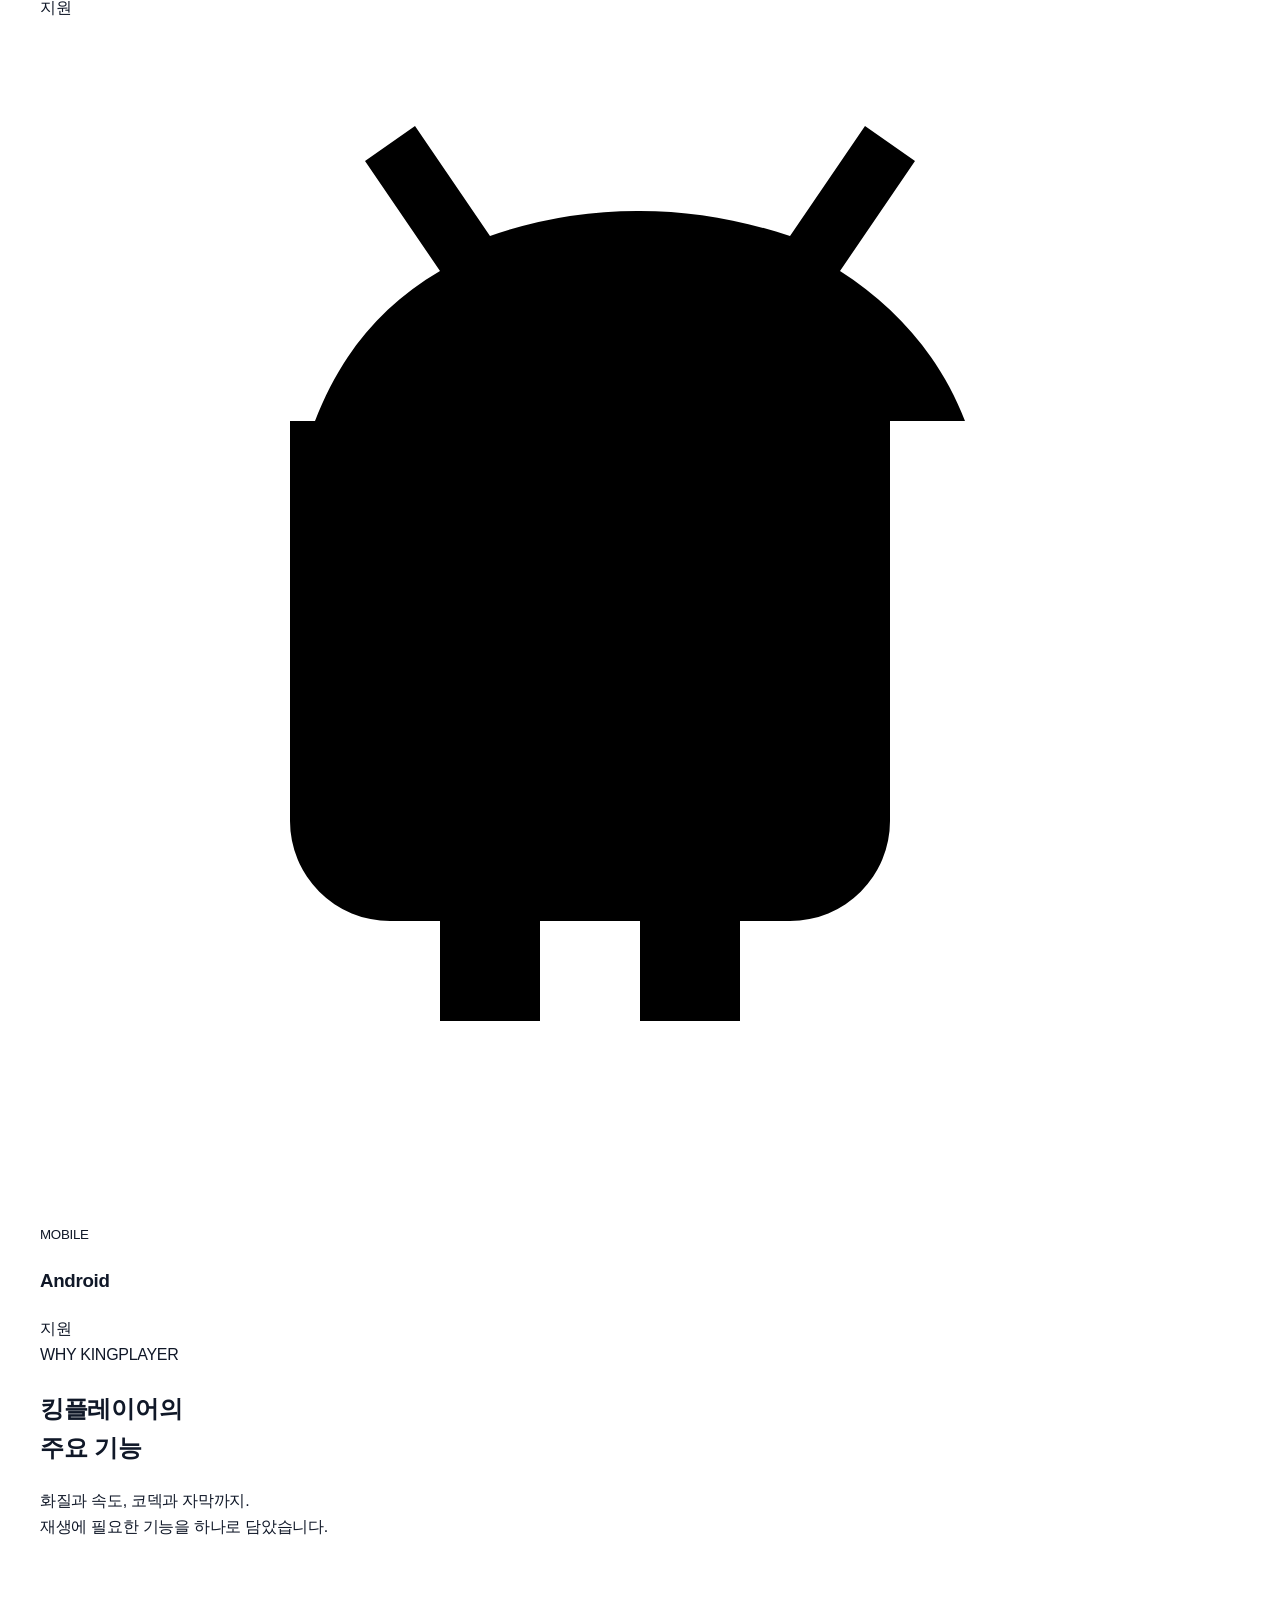
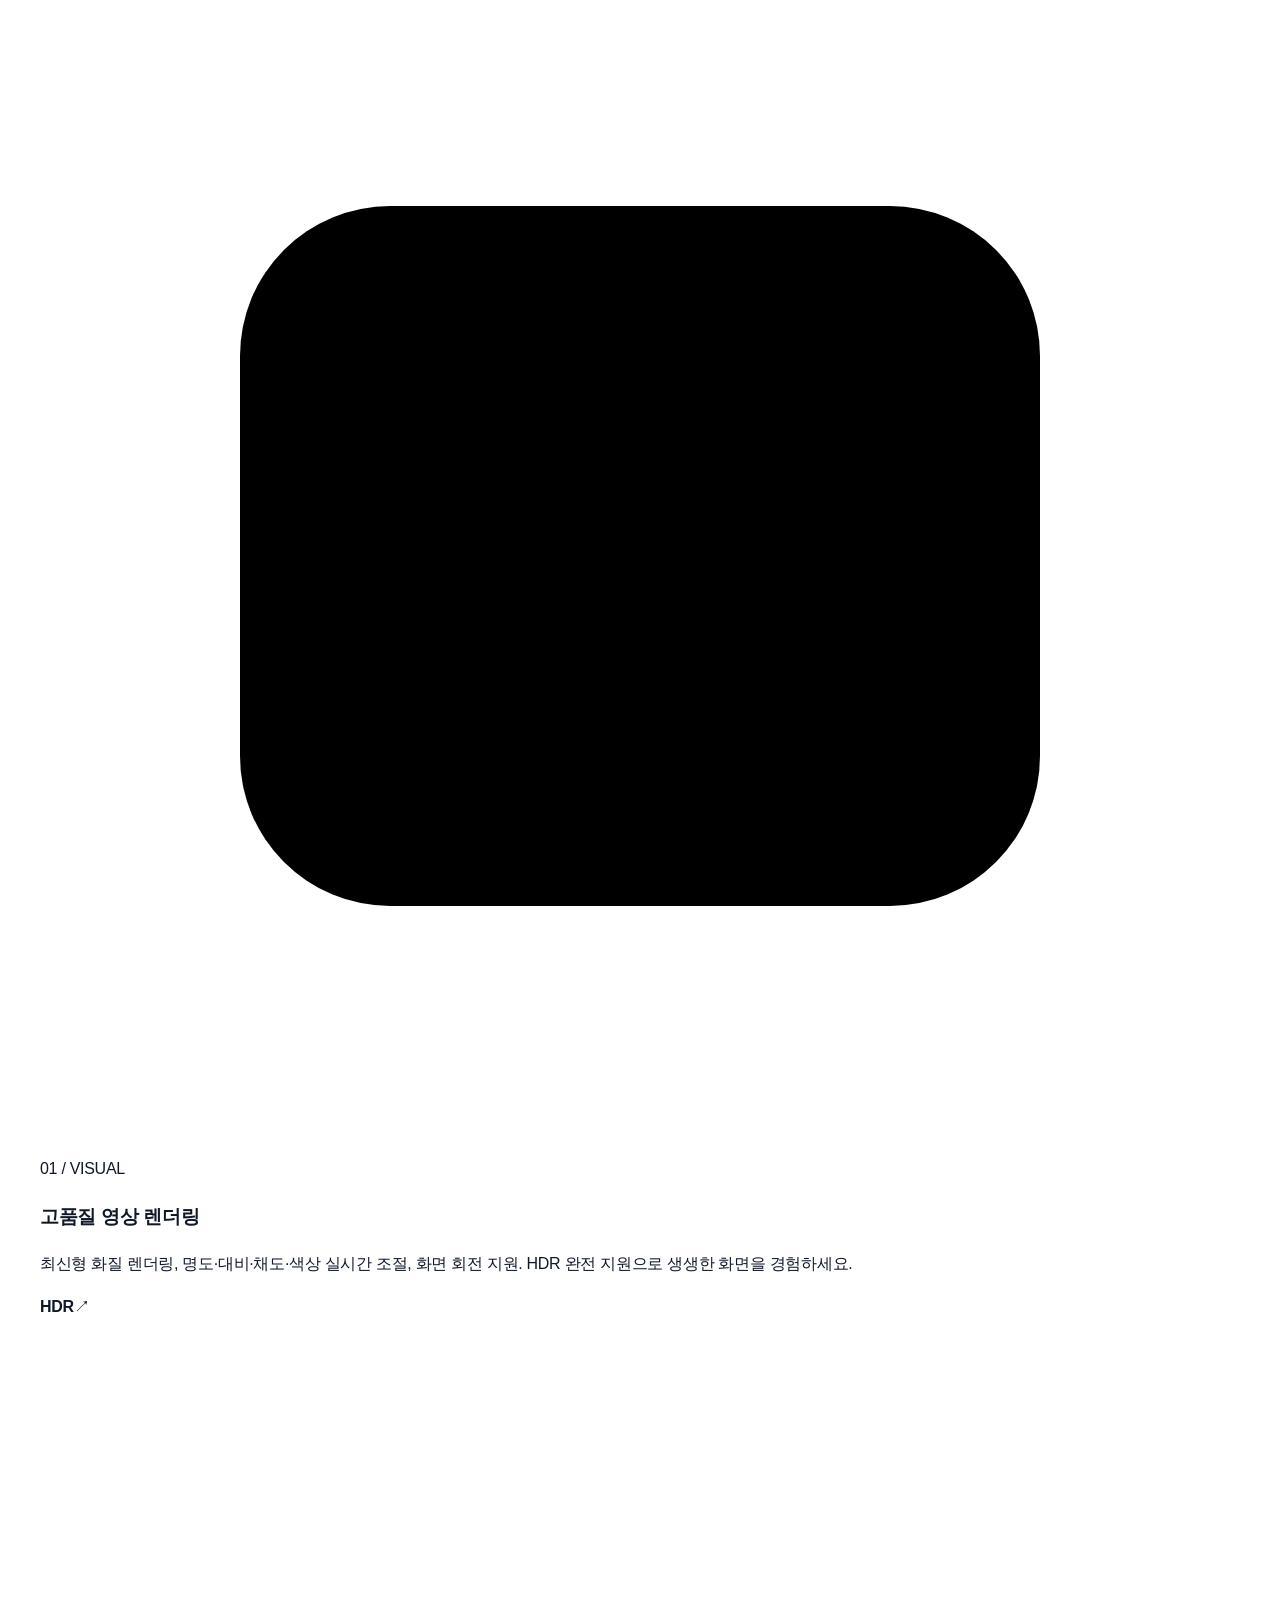
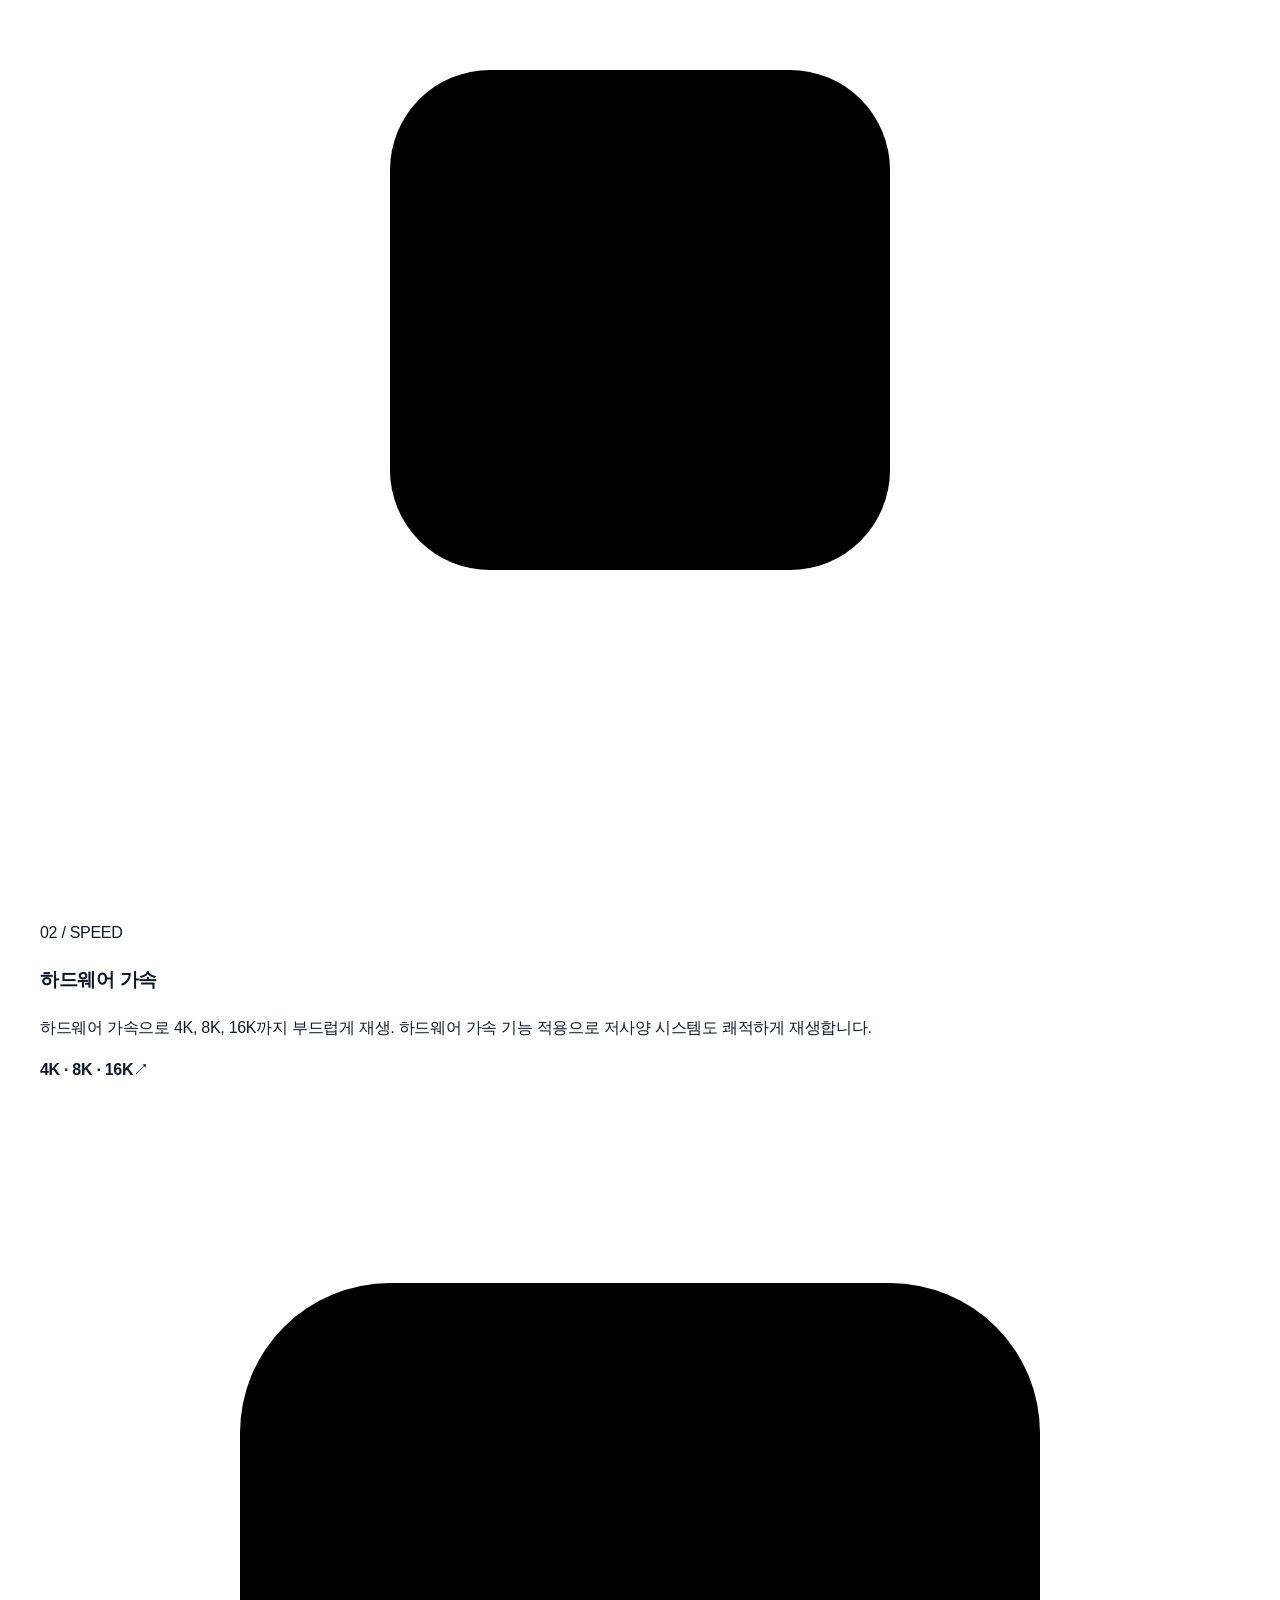
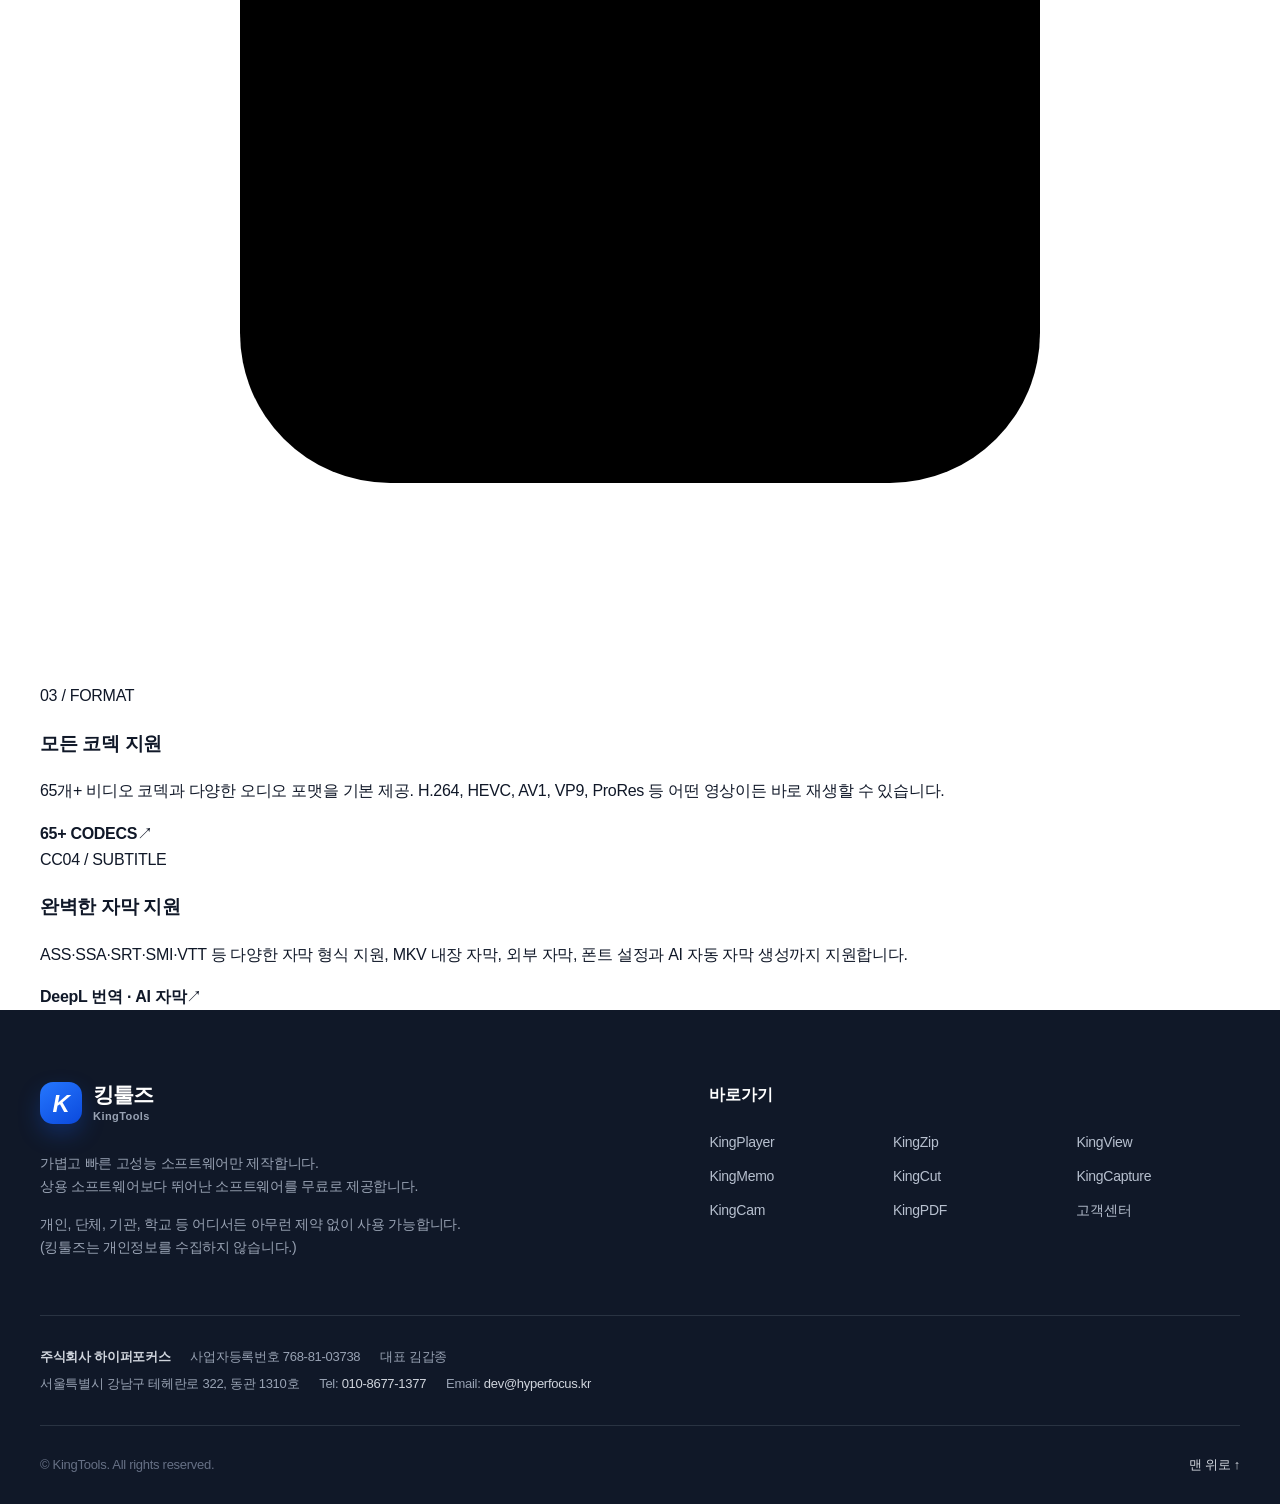
==== commit 696c84c4: "Add KingPlayer detail page" ====
--- a/kingplayer.html
+++ b/kingplayer.html
@@ -3,15 +3,16 @@
 <head>
   <meta charset="UTF-8" />
   <meta name="viewport" content="width=device-width, initial-scale=1.0" />
-  <meta name="description" content="킹플레이어 KingPlayer — 하드웨어 가속으로 고화질 동영상과 음악, 스트림을 빠르게 재생하는 무료 플레이어." />
-  <meta name="theme-color" content="#155EEF" />
-  <title>킹플레이어 KingPlayer — 초고화질 고성능 플레이어 | 킹툴즈</title>
+  <meta name="description" content="킹플레이어 — 초고화질 고성능 미디어 플레이어. 하드웨어 가속, 다양한 코덱, 자막을 지원합니다." />
+  <meta name="theme-color" content="#182458" />
+  <title>킹플레이어 KingPlayer — 킹툴즈</title>
   <link rel="icon" type="image/svg+xml" href="data:image/svg+xml,%3Csvg xmlns='http://www.w3.org/2000/svg' viewBox='0 0 64 64'%3E%3Crect width='64' height='64' rx='17' fill='%23155EEF'/%3E%3Cpath d='M18 15v34h9V36l12 13h12L34 31l16-16H38L27 27V15z' fill='white'/%3E%3C/svg%3E" />
-  <link rel="stylesheet" href="./styles.css" />
-  <link rel="stylesheet" href="./kingplayer.css?v=20260928-target-proportion" />
+  <link rel="stylesheet" href="./styles.css?v=20260928-kingplayer" />
+  <link rel="stylesheet" href="./kingplayer.css?v=20260928-1" />
 </head>
-<body>
+<body class="kingplayer-page">
   <a class="skip-link" href="#main">본문으로 바로가기</a>
+
   <header class="site-header" id="top">
     <div class="header-inner">
       <a class="brand" href="./index.html" aria-label="킹툴즈 홈">
@@ -22,7 +23,7 @@
         <span class="sr-only">메뉴 열기</span><span></span><span></span><span></span>
       </button>
       <nav class="primary-nav" id="primary-nav" aria-label="주요 메뉴">
-        <a class="is-current" aria-current="page" href="./kingplayer.html">킹플레이어</a>
+        <a class="is-current" href="./kingplayer.html" aria-current="page">킹플레이어</a>
         <a href="./index.html#kingzip">킹집</a>
         <a href="./index.html#kingview">킹뷰</a>
         <a href="./index.html#kingmemo">킹메모</a>
@@ -30,95 +31,103 @@
         <a href="./index.html#kingcam">킹캠</a>
         <a href="./index.html#kingcut">킹컷</a>
         <a href="./index.html#kingpdf">킹PDF</a>
-        <a class="nav-support" href="./index.html#footer">고객센터</a>
+        <a class="nav-support" href="#footer">고객센터</a>
       </nav>
     </div>
   </header>
 
   <main id="main">
-    <div class="section-shell kp-intro">
-      <nav class="kp-breadcrumb" aria-label="현재 위치">
-        <a href="./index.html">킹툴즈</a><span aria-hidden="true">/</span><span aria-current="page">킹플레이어</span>
-      </nav>
-      <section class="kp-hero" aria-labelledby="player-title">
-        <div class="kp-hero-copy">
-          <span class="kp-hero-eyebrow">KINGPLAYER · MEDIA PLAYER</span>
-          <h1 id="player-title">킹플레이어</h1>
-          <span class="kp-hero-rule" aria-hidden="true"></span>
-          <h2>초고화질<br />고성능 플레이어</h2>
-          <p>하드웨어 가속으로 모든 동영상/음악파일/스트림을<br class="kp-desktop-break" /> 최상급 화질로 빠르게 재생합니다.</p>
-          <div class="kp-hero-actions">
-            <span class="kp-hero-download"><strong>무료 다운로드</strong><small>v2.9.8</small><span class="kp-download-icon" aria-hidden="true"><svg viewBox="0 0 24 24" fill="none"><path d="M12 3v13m0 0-5-5m5 5 5-5M4 20h16" stroke="currentColor" stroke-width="2.2" stroke-linecap="round" stroke-linejoin="round"/></svg></span></span>
-            <span class="kp-hero-platforms">Windows · Android 지원</span>
+    <div class="section-shell kp-breadcrumb" aria-label="현재 위치">
+      <a href="./index.html">킹툴즈</a><span aria-hidden="true">/</span><strong>킹플레이어</strong>
+    </div>
+
+    <section class="section-shell kp-hero" aria-labelledby="kp-title">
+      <div class="kp-hero-copy">
+        <span class="kp-kicker"><i></i>KINGPLAYER · MEDIA PLAYER</span>
+        <h1 id="kp-title">초고화질<br />고성능 플레이어</h1>
+        <p>하드웨어 가속으로 모든 동영상·음악 파일·스트림을<br class="desktop-only" /> 최상급 화질로 빠르게 재생합니다.</p>
+        <div class="kp-actions">
+          <a class="kp-button kp-button-primary" href="#os-support">
+            <span>무료 다운로드</span><small>v2.9.8</small>
+            <svg viewBox="0 0 24 24" aria-hidden="true"><path d="M12 3v12m0 0 5-5m-5 5-5-5M5 20h14"/></svg>
+          </a>
+          <a class="kp-button kp-button-ghost" href="#os-support">Windows · Android 지원</a>
+        </div>
+      </div>
+
+      <div class="kp-player-area" aria-label="킹플레이어 미디어 플레이어 미리보기">
+        <div class="kp-player-window">
+          <div class="kp-window-bar" aria-hidden="true"><span></span><span></span><span></span><span></span><span></span><span></span><span></span><span></span><span></span><span></span><span></span></div>
+          <img class="kp-scene" src="https://images.unsplash.com/photo-1568526490031-3464142e6e9b?auto=format&amp;fit=crop&amp;w=1600&amp;q=90" alt="산과 호수가 비치는 고화질 영상 예시" fetchpriority="high" />
+          <div class="kp-player-controls" aria-hidden="true">
+            <span class="kp-play">▶</span><span class="kp-time">00:42 / 03:24</span><span class="kp-progress"><i></i></span><span>◐</span><span>⚙</span><span>⛶</span>
           </div>
         </div>
-        <div class="kp-hero-visual">
-          <div class="kp-film-frame">
-            <div class="kp-film-edge" aria-hidden="true"></div>
-            <img src="./kingplayer-scene.png" width="1672" height="941" fetchpriority="high" alt="산과 호수의 고화질 영상 장면" />
-            <div class="kp-film-edge" aria-hidden="true"></div>
-          </div>
-          <div class="kp-metrics" aria-label="킹플레이어 주요 성능">
-            <div class="kp-metric"><strong>HDR</strong><span>완전 지원</span></div>
-            <div class="kp-metric"><strong>65+</strong><span>비디오 코덱</span></div>
-            <div class="kp-metric"><strong>GPU</strong><span>하드웨어 가속</span></div>
-          </div>
+        <div class="kp-stat-row" aria-label="핵심 기능">
+          <div><strong>HDR</strong><span>완전 지원</span></div>
+          <div><strong>65+</strong><span>비디오 코덱</span></div>
+          <div><strong>GPU</strong><span>하드웨어 가속</span></div>
         </div>
-      </section>
-    </div>
+      </div>
+    </section>
 
-    <section class="kp-os-section" id="available-on" aria-labelledby="available-title">
-      <div class="section-shell kp-os-layout">
-        <div class="kp-os-heading">
-          <span class="kp-eyebrow">AVAILABLE ON</span>
-          <h2 id="available-title">다양한 OS를<br />지원합니다</h2>
+    <section class="kp-os-section" id="os-support" aria-labelledby="os-title">
+      <div class="section-shell kp-os-inner">
+        <div class="kp-os-copy">
+          <span class="kp-section-kicker">AVAILABLE ON</span>
+          <h2 id="os-title">다양한 OS를<br />지원합니다</h2>
           <p>나에게 맞는 환경에서 킹플레이어를 만나보세요.</p>
         </div>
         <div class="kp-os-cards">
           <article class="kp-os-card">
-            <span class="kp-os-icon windows-icon" aria-hidden="true"><svg viewBox="0 0 24 24" fill="currentColor"><path d="M2 4.5 10.5 3v8.2H2V4.5Zm10.2-1.7L22 1v10.2h-9.8V2.8ZM2 12.8h8.5V21L2 19.5v-6.7Zm10.2 0H22V23l-9.8-1.7v-8.5Z"/></svg></span>
-            <div class="kp-os-card-bottom"><div><small>DESKTOP</small><h3>Windows</h3></div><span class="kp-support-tag">지원</span></div>
+            <div class="kp-os-icon kp-windows" aria-hidden="true">
+              <svg viewBox="0 0 24 24"><path d="M3 4.5 10.5 3v8H3V4.5Zm8.5-1.7L21 1v10h-9.5V2.8ZM3 12h7.5v8L3 18.6V12Zm8.5 0H21v10l-9.5-1.8V12Z"/></svg>
+            </div>
+            <div><small>DESKTOP</small><h3>Windows</h3></div>
+            <span class="kp-support-pill">지원</span>
           </article>
           <article class="kp-os-card">
-            <span class="kp-os-icon android-icon" aria-hidden="true"><svg viewBox="0 0 24 24" fill="none" stroke="currentColor" stroke-width="1.5" stroke-linecap="round" stroke-linejoin="round"><path d="m6.5 6-1.4-2M17.5 6l1.4-2M5.5 10a6.5 6.5 0 0 1 13 0M5.5 11h13v6.5a2 2 0 0 1-2 2h-9a2 2 0 0 1-2-2V11ZM3 11v6M21 11v6M8.5 19.5V22M15.5 19.5V22"/><circle cx="9" cy="8.7" r=".5" fill="currentColor" stroke="none"/><circle cx="15" cy="8.7" r=".5" fill="currentColor" stroke="none"/></svg></span>
-            <div class="kp-os-card-bottom"><div><small>MOBILE</small><h3>Android</h3></div><span class="kp-support-tag">지원</span></div>
+            <div class="kp-os-icon kp-android" aria-hidden="true">
+              <svg viewBox="0 0 24 24"><path d="M7 8h10v8a2 2 0 0 1-2 2h-1v2h-2v-2h-2v2H8v-2H7a2 2 0 0 1-2-2V8h2Zm1-3L6.5 2.8l1-.7L9 4.3A8.9 8.9 0 0 1 12 3.8c1 0 2 .17 3 .5l1.5-2.2 1 .7L16 5c1.1.7 2 1.7 2.5 3H5.5C6 6.7 6.8 5.7 8 5Z"/></svg>
+            </div>
+            <div><small>MOBILE</small><h3>Android</h3></div>
+            <span class="kp-support-pill">지원</span>
           </article>
         </div>
       </div>
     </section>
 
-    <section class="kp-features-section" id="features" aria-labelledby="features-title">
-      <div class="section-shell">
-        <div class="kp-features-heading">
-          <div><span class="kp-eyebrow">WHY KINGPLAYER</span><h2 id="features-title">킹플레이어의<br />주요 기능</h2></div>
-          <p>화질과 속도, 코덱과 자막까지.<br />재생에 필요한 기능을 하나로 담았습니다.</p>
-        </div>
-        <div class="kp-feature-grid">
-          <article class="kp-feature-card" id="visual">
-            <div class="kp-feature-top"><span class="kp-feature-icon" aria-hidden="true"><svg viewBox="0 0 24 24" fill="none" stroke="currentColor" stroke-width="1.8"><rect x="4" y="4" width="16" height="16" rx="2"/><rect x="8" y="8" width="8" height="8" rx="1"/></svg></span><small>01 / VISUAL</small></div>
-            <h3>고품질 영상 렌더링</h3>
-            <p>최상급 화질 렌더러. 명도/대비/채도/색상 실시간 조절, 회전/반전 지원.<br />HDR 완전 지원</p>
-            <div class="kp-feature-footer"><strong>HDR</strong><span aria-hidden="true">↗</span></div>
-          </article>
-          <article class="kp-feature-card" id="speed">
-            <div class="kp-feature-top"><span class="kp-feature-icon" aria-hidden="true"><svg viewBox="0 0 24 24" fill="none" stroke="currentColor" stroke-width="1.7" stroke-linecap="round"><rect x="6" y="6" width="12" height="12" rx="2"/><path d="M9 2v4m6-4v4M9 18v4m6-4v4M2 9h4m-4 6h4m12-6h4m-4 6h4M9 14l4-5-1 4h3"/></svg></span><small>02 / SPEED</small></div>
-            <h3>하드웨어 가속</h3>
-            <p>하드웨어 가속으로 4K, 8K, 16K까지 부드럽게 재생. 하드웨어 가속 자동 적용 / 미지원 시 소프트웨어 자동 지원</p>
-            <div class="kp-feature-footer"><strong>4K · 8K · 16K</strong><span aria-hidden="true">↗</span></div>
-          </article>
-          <article class="kp-feature-card" id="codecs">
-            <div class="kp-feature-top"><span class="kp-feature-icon" aria-hidden="true"><svg viewBox="0 0 24 24" fill="none" stroke="currentColor" stroke-width="1.7"><rect x="4" y="4" width="16" height="16" rx="2"/><path d="M9.3 4v16M14.7 4v16M4 9.3h16M4 14.7h16"/></svg></span><small>03 / FORMAT</small></div>
-            <h3>모든 코덱 지원</h3>
-            <p>65개+ 비디오 코덱, 19개 픽셀 포맷. H.264, HEVC, AV1, VP9, ProRes 등<br />어떤 영상이든 바로 재생</p>
-            <div class="kp-feature-footer"><strong>65+ CODECS</strong><span aria-hidden="true">↗</span></div>
-          </article>
-          <article class="kp-feature-card" id="subtitles">
-            <div class="kp-feature-top"><span class="kp-feature-icon cc-icon" aria-hidden="true">CC</span><small>04 / SUBTITLE</small></div>
-            <h3>완벽한 자막 지원</h3>
-            <p>ASS/SSA/SRT/SMI/VTT 렌더링, MKV 내장 자막, 외부 자막, 폰트 설정. AI 자막 자동 생성(Whisper 로컬 GPU/CPU + OpenAI API)</p>
-            <div class="kp-feature-footer"><strong>DeepL 20개+ 언어 번역</strong><span aria-hidden="true">↗</span></div>
-          </article>
-        </div>
+    <section class="section-shell kp-features" aria-labelledby="feature-title">
+      <div class="kp-feature-heading">
+        <div><span class="kp-section-kicker">WHY KINGPLAYER</span><h2 id="feature-title">킹플레이어의<br />주요 기능</h2></div>
+        <p>화질과 속도, 코덱과 자막까지.<br />재생에 필요한 기능을 하나로 담았습니다.</p>
+      </div>
+
+      <div class="kp-feature-grid">
+        <article class="kp-feature-card">
+          <div class="kp-feature-top"><span class="kp-feature-icon"><svg viewBox="0 0 24 24"><rect x="4" y="5" width="16" height="14" rx="3"/><path d="m10 9 5 3-5 3V9Z"/></svg></span><span class="kp-feature-num">01 / VISUAL</span></div>
+          <h3>고품질 영상 렌더링</h3>
+          <p>최신형 화질 렌더링, 명도·대비·채도·색상 실시간 조절, 화면 회전 지원. HDR 완전 지원으로 생생한 화면을 경험하세요.</p>
+          <div class="kp-feature-foot"><strong>HDR</strong><span>↗</span></div>
+        </article>
+        <article class="kp-feature-card kp-feature-card-soft">
+          <div class="kp-feature-top"><span class="kp-feature-icon"><svg viewBox="0 0 24 24"><rect x="7" y="7" width="10" height="10" rx="2"/><path d="M9 3v4m6-4v4M9 17v4m6-4v4M3 9h4m10 0h4M3 15h4m10 0h4"/></svg></span><span class="kp-feature-num">02 / SPEED</span></div>
+          <h3>하드웨어 가속</h3>
+          <p>하드웨어 가속으로 4K, 8K, 16K까지 부드럽게 재생. 하드웨어 가속 기능 적용으로 저사양 시스템도 쾌적하게 재생합니다.</p>
+          <div class="kp-feature-foot"><strong>4K · 8K · 16K</strong><span>↗</span></div>
+        </article>
+        <article class="kp-feature-card kp-feature-card-soft">
+          <div class="kp-feature-top"><span class="kp-feature-icon"><svg viewBox="0 0 24 24"><rect x="4" y="4" width="16" height="16" rx="3"/><path d="M8 4v16M16 4v16M4 8h16M4 16h16"/></svg></span><span class="kp-feature-num">03 / FORMAT</span></div>
+          <h3>모든 코덱 지원</h3>
+          <p>65개+ 비디오 코덱과 다양한 오디오 포맷을 기본 제공. H.264, HEVC, AV1, VP9, ProRes 등 어떤 영상이든 바로 재생할 수 있습니다.</p>
+          <div class="kp-feature-foot"><strong>65+ CODECS</strong><span>↗</span></div>
+        </article>
+        <article class="kp-feature-card">
+          <div class="kp-feature-top"><span class="kp-feature-icon kp-cc">CC</span><span class="kp-feature-num">04 / SUBTITLE</span></div>
+          <h3>완벽한 자막 지원</h3>
+          <p>ASS·SSA·SRT·SMI·VTT 등 다양한 자막 형식 지원, MKV 내장 자막, 외부 자막, 폰트 설정과 AI 자동 자막 생성까지 지원합니다.</p>
+          <div class="kp-feature-foot"><strong>DeepL 번역 · AI 자막</strong><span>↗</span></div>
+        </article>
       </div>
     </section>
   </main>
@@ -141,21 +150,7 @@
     </div>
     <div class="section-shell footer-bottom"><p>© KingTools. All rights reserved.</p><a href="#top">맨 위로 <span aria-hidden="true">↑</span></a></div>
   </footer>
-  <script>
-    const menuButton = document.querySelector('.menu-button');
-    const navigation = document.querySelector('.primary-nav');
-    menuButton.addEventListener('click', () => {
-      const open = menuButton.getAttribute('aria-expanded') !== 'true';
-      menuButton.setAttribute('aria-expanded', String(open));
-      menuButton.querySelector('.sr-only').textContent = open ? '메뉴 닫기' : '메뉴 열기';
-      navigation.classList.toggle('is-open', open);
-    });
-    navigation.addEventListener('click', (event) => {
-      if (event.target.closest('a')) {
-        menuButton.setAttribute('aria-expanded', 'false');
-        navigation.classList.remove('is-open');
-      }
-    });
-  </script>
+
+  <script src="./script.js?v=20260928-kingplayer"></script>
 </body>
 </html>
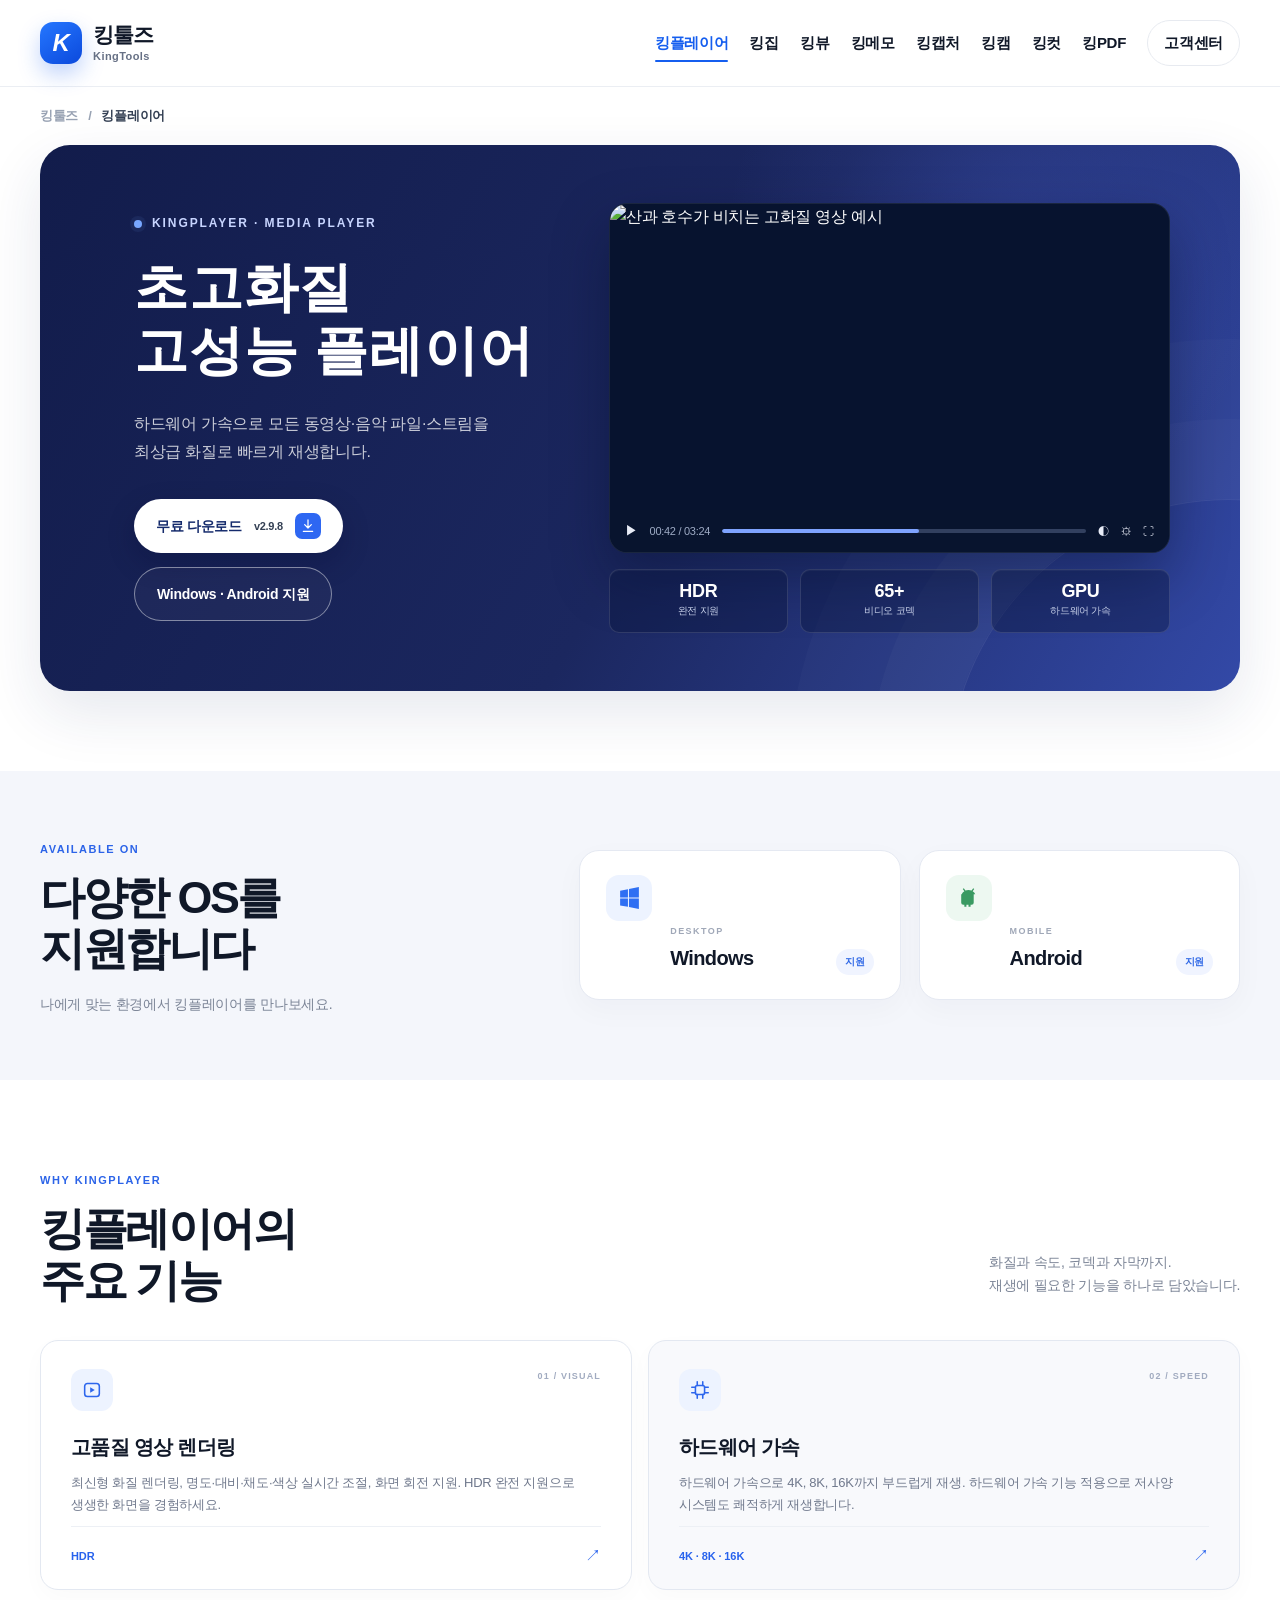
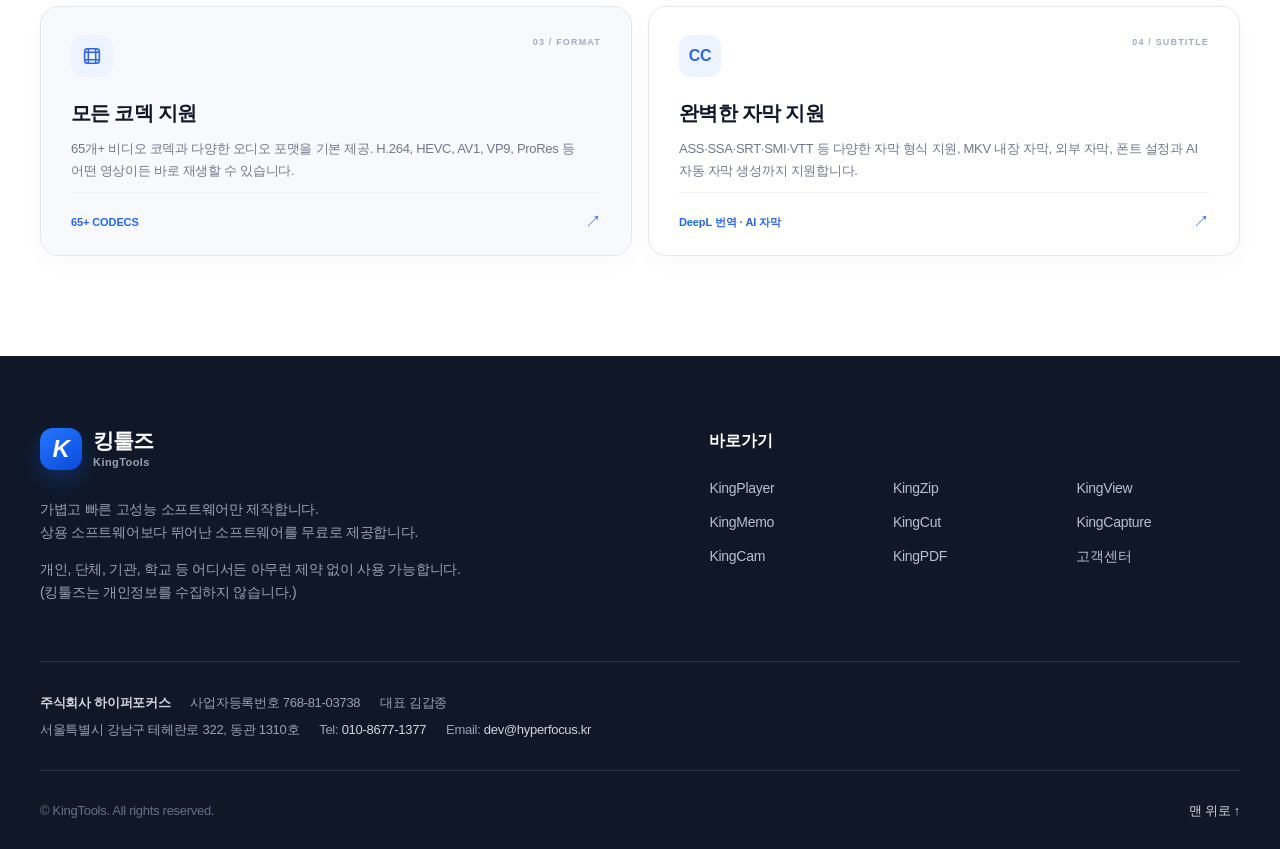
==== commit 14cf20c7: "Refresh KingPlayer detail page stylesheet" ====
--- a/kingplayer.html
+++ b/kingplayer.html
@@ -8,7 +8,7 @@
   <title>킹플레이어 KingPlayer — 킹툴즈</title>
   <link rel="icon" type="image/svg+xml" href="data:image/svg+xml,%3Csvg xmlns='http://www.w3.org/2000/svg' viewBox='0 0 64 64'%3E%3Crect width='64' height='64' rx='17' fill='%23155EEF'/%3E%3Cpath d='M18 15v34h9V36l12 13h12L34 31l16-16H38L27 27V15z' fill='white'/%3E%3C/svg%3E" />
   <link rel="stylesheet" href="./styles.css?v=20260928-kingplayer" />
-  <link rel="stylesheet" href="./kingplayer.css?v=20260928-1" />
+  <link rel="stylesheet" href="./kingplayer.css?v=20260928-2" />
 </head>
 <body class="kingplayer-page">
   <a class="skip-link" href="#main">본문으로 바로가기</a>
--- a/kingplayer.css
+++ b/kingplayer.css
@@ -0,0 +1,114 @@
+/* KingPlayer detail page — aligns to the main site's 1320px shell */
+.kingplayer-page { background:#fff; }
+.kingplayer-page .primary-nav a.is-current { color:var(--blue); }
+.kingplayer-page .primary-nav a.is-current::after { transform:scaleX(1); }
+
+.kp-breadcrumb {
+  display:flex; align-items:center; gap:10px; min-height:58px;
+  color:#98a2b3; font-size:13px; font-weight:700;
+}
+.kp-breadcrumb a:hover { color:var(--blue); }
+.kp-breadcrumb strong { color:#344054; }
+
+.kp-hero {
+  min-height:520px; padding:58px 70px;
+  display:grid; grid-template-columns:.88fr 1.12fr; align-items:center; gap:58px;
+  overflow:hidden; position:relative; isolation:isolate;
+  border-radius:30px; color:#fff;
+  background:
+    radial-gradient(circle at 80% 18%,rgba(94,120,255,.18),transparent 26%),
+    linear-gradient(120deg,#121c4b 0%,#1b275f 54%,#3349a7 100%);
+  box-shadow:0 22px 58px rgba(25,42,98,.11);
+}
+.kp-hero::before { content:""; position:absolute; width:560px; height:560px; border-radius:50%; right:-270px; bottom:-370px; border:1px solid rgba(255,255,255,.08); box-shadow:0 0 0 80px rgba(255,255,255,.025),0 0 0 160px rgba(255,255,255,.018); z-index:-1; }
+.kp-hero-copy { padding-left:24px; }
+.kp-kicker { display:flex; align-items:center; gap:10px; margin-bottom:22px; color:#c8d5ff; font-size:12px; font-weight:850; letter-spacing:.16em; }
+.kp-kicker i { width:8px; height:8px; border-radius:50%; background:#78a7ff; box-shadow:0 0 0 4px rgba(120,167,255,.08); }
+.kp-hero h1 { margin:0; font-size:clamp(42px,4.25vw,62px); line-height:1.16; letter-spacing:.015em; }
+.kp-hero-copy > p { margin:28px 0 0; color:rgba(255,255,255,.78); font-size:16px; line-height:1.72; }
+.kp-actions { display:flex; flex-wrap:wrap; gap:14px; margin-top:34px; }
+.kp-button { min-height:54px; display:inline-flex; align-items:center; justify-content:center; gap:12px; padding:0 22px; border-radius:999px; font-size:14px; font-weight:800; transition:transform .18s ease,box-shadow .18s ease,background .18s ease; }
+.kp-button:hover { transform:translateY(-2px); }
+.kp-button-primary { color:#152b6c; background:#fff; box-shadow:0 10px 28px rgba(2,10,48,.24); }
+.kp-button-primary small { font-size:11px; font-weight:800; color:#344054; }
+.kp-button-primary svg { width:26px; height:26px; padding:5px; border-radius:7px; color:#fff; background:#2e67f2; fill:none; stroke:currentColor; stroke-width:1.9; stroke-linecap:round; stroke-linejoin:round; }
+.kp-button-ghost { color:#fff; border:1px solid rgba(255,255,255,.45); background:rgba(255,255,255,.035); }
+.kp-button-ghost:hover { background:rgba(255,255,255,.08); }
+
+.kp-player-area { min-width:0; }
+.kp-player-window { overflow:hidden; border:1px solid rgba(255,255,255,.08); border-radius:18px; background:#07132f; box-shadow:0 24px 55px rgba(3,10,36,.36); }
+/* 상단 필름 스트립 장식 제거 */
+.kp-window-bar { display:none; }
+.kp-scene { display:block; width:100%; aspect-ratio:16/8.75; object-fit:cover; object-position:center; }
+.kp-player-controls { height:42px; display:grid; grid-template-columns:auto auto 1fr auto auto auto; align-items:center; gap:12px; padding:0 15px; color:#e8ecf7; background:#08142e; font-size:11px; }
+.kp-play { font-size:13px; }
+.kp-time { color:#9eabc5; white-space:nowrap; }
+.kp-progress { height:4px; border-radius:99px; background:#32405f; overflow:hidden; }
+.kp-progress i { display:block; width:54%; height:100%; border-radius:inherit; background:#7ea3ff; }
+.kp-stat-row { display:grid; grid-template-columns:repeat(3,1fr); gap:12px; margin-top:16px; }
+.kp-stat-row > div { min-height:64px; display:grid; place-content:center; gap:2px; text-align:center; border:1px solid rgba(255,255,255,.12); border-radius:10px; background:rgba(10,22,62,.42); box-shadow:inset 0 1px rgba(255,255,255,.04); }
+.kp-stat-row strong { font-size:18px; line-height:1.1; }
+.kp-stat-row span { color:#c7d0e9; font-size:10px; }
+
+.kp-os-section { margin-top:80px; padding:64px 0; background:#f4f6fb; }
+.kp-os-inner { display:grid; grid-template-columns:.82fr 1.18fr; align-items:center; gap:80px; }
+.kp-section-kicker { display:inline-flex; margin-bottom:14px; color:#2c64e8; font-size:11px; font-weight:900; letter-spacing:.14em; }
+.kp-os-copy h2,.kp-feature-heading h2 { margin:0; color:#101828; font-size:clamp(37px,3.5vw,50px); line-height:1.15; letter-spacing:-.055em; }
+.kp-os-copy p { margin:18px 0 0; color:#7b8496; font-size:14px; }
+.kp-os-cards { display:grid; grid-template-columns:1fr 1fr; gap:18px; }
+.kp-os-card { min-height:150px; display:grid; grid-template-columns:auto 1fr auto; align-items:end; gap:18px; padding:24px 26px; border:1px solid #e5e9f2; border-radius:20px; background:#fff; box-shadow:0 10px 30px rgba(20,35,70,.03); }
+.kp-os-icon { align-self:start; width:46px; height:46px; display:grid; place-items:center; border-radius:13px; }
+.kp-os-icon svg { width:25px; height:25px; fill:currentColor; }
+.kp-windows { color:#2f6ff3; background:#edf3ff; }
+.kp-android { color:#3a9a62; background:#edf8f1; }
+.kp-os-card div:nth-child(2) { align-self:end; }
+.kp-os-card small { display:block; margin-bottom:4px; color:#a0a8b8; font-size:9px; font-weight:800; letter-spacing:.16em; }
+.kp-os-card h3 { margin:0; color:#101828; font-size:20px; letter-spacing:-.03em; }
+.kp-support-pill { align-self:end; padding:5px 9px; border-radius:999px; color:#2f68e6; background:#f0f4ff; font-size:10px; font-weight:850; }
+
+.kp-features { padding:86px 0 100px; }
+.kp-feature-heading { display:grid; grid-template-columns:1fr auto; align-items:end; gap:40px; margin-bottom:34px; }
+.kp-feature-heading > p { margin:0 0 8px; color:#7b8496; font-size:14px; line-height:1.7; }
+.kp-feature-grid { display:grid; grid-template-columns:1fr 1fr; gap:16px; }
+.kp-feature-card { min-height:250px; display:flex; flex-direction:column; padding:28px 30px 20px; border:1px solid #e3e8f1; border-radius:18px; background:#fff; box-shadow:0 8px 24px rgba(16,24,40,.022); }
+.kp-feature-card-soft { background:#f8f9fc; }
+.kp-feature-top { display:flex; align-items:flex-start; justify-content:space-between; gap:18px; }
+.kp-feature-icon { width:42px; height:42px; display:grid; place-items:center; flex:0 0 auto; border-radius:12px; color:#2d66ed; background:#edf3ff; font-weight:900; }
+.kp-feature-icon svg { width:22px; height:22px; fill:none; stroke:currentColor; stroke-width:1.7; stroke-linecap:round; stroke-linejoin:round; }
+.kp-feature-icon svg path[d*="10 9"] { fill:currentColor; stroke:none; }
+.kp-feature-num { color:#a1abc0; font-size:9px; font-weight:850; letter-spacing:.13em; }
+.kp-feature-card h3 { margin:20px 0 8px; color:#101828; font-size:20px; letter-spacing:-.035em; }
+.kp-feature-card p { margin:0; color:#6f788c; font-size:13px; line-height:1.68; }
+.kp-feature-foot { margin-top:auto; padding-top:16px; border-top:1px solid #edf0f5; display:flex; align-items:center; justify-content:space-between; color:#2863ed; }
+.kp-feature-foot strong { font-size:11px; letter-spacing:-.01em; }
+.kp-feature-foot span { font-size:16px; }
+
+@media (max-width:1180px) {
+  .kp-hero { padding:48px; grid-template-columns:1fr; gap:44px; }
+  .kp-hero-copy { padding-left:0; }
+  .kp-player-area { max-width:760px; width:100%; }
+  .kp-os-inner { grid-template-columns:1fr; gap:34px; }
+}
+
+@media (max-width:760px) {
+  .kp-breadcrumb { min-height:50px; }
+  .kp-hero { width:calc(100% - 28px); min-height:0; padding:36px 24px 28px; gap:34px; border-radius:24px; }
+  .kp-hero h1 { font-size:40px; }
+  .kp-hero-copy > p { font-size:14px; }
+  .desktop-only { display:none; }
+  .kp-actions { display:grid; grid-template-columns:1fr; }
+  .kp-button { width:100%; }
+  .kp-player-controls { grid-template-columns:auto 1fr auto auto; }
+  .kp-time,.kp-player-controls > span:nth-last-child(3) { display:none; }
+  .kp-stat-row { gap:8px; }
+  .kp-stat-row > div { min-height:58px; }
+  .kp-stat-row strong { font-size:15px; }
+  .kp-os-section { margin-top:54px; padding:48px 0; }
+  .kp-os-cards { grid-template-columns:1fr; }
+  .kp-os-card { min-height:124px; }
+  .kp-features { padding:58px 0 72px; }
+  .kp-feature-heading { grid-template-columns:1fr; gap:16px; }
+  .kp-feature-heading > p { margin:0; }
+  .kp-feature-grid { grid-template-columns:1fr; }
+  .kp-feature-card { min-height:235px; }
+}
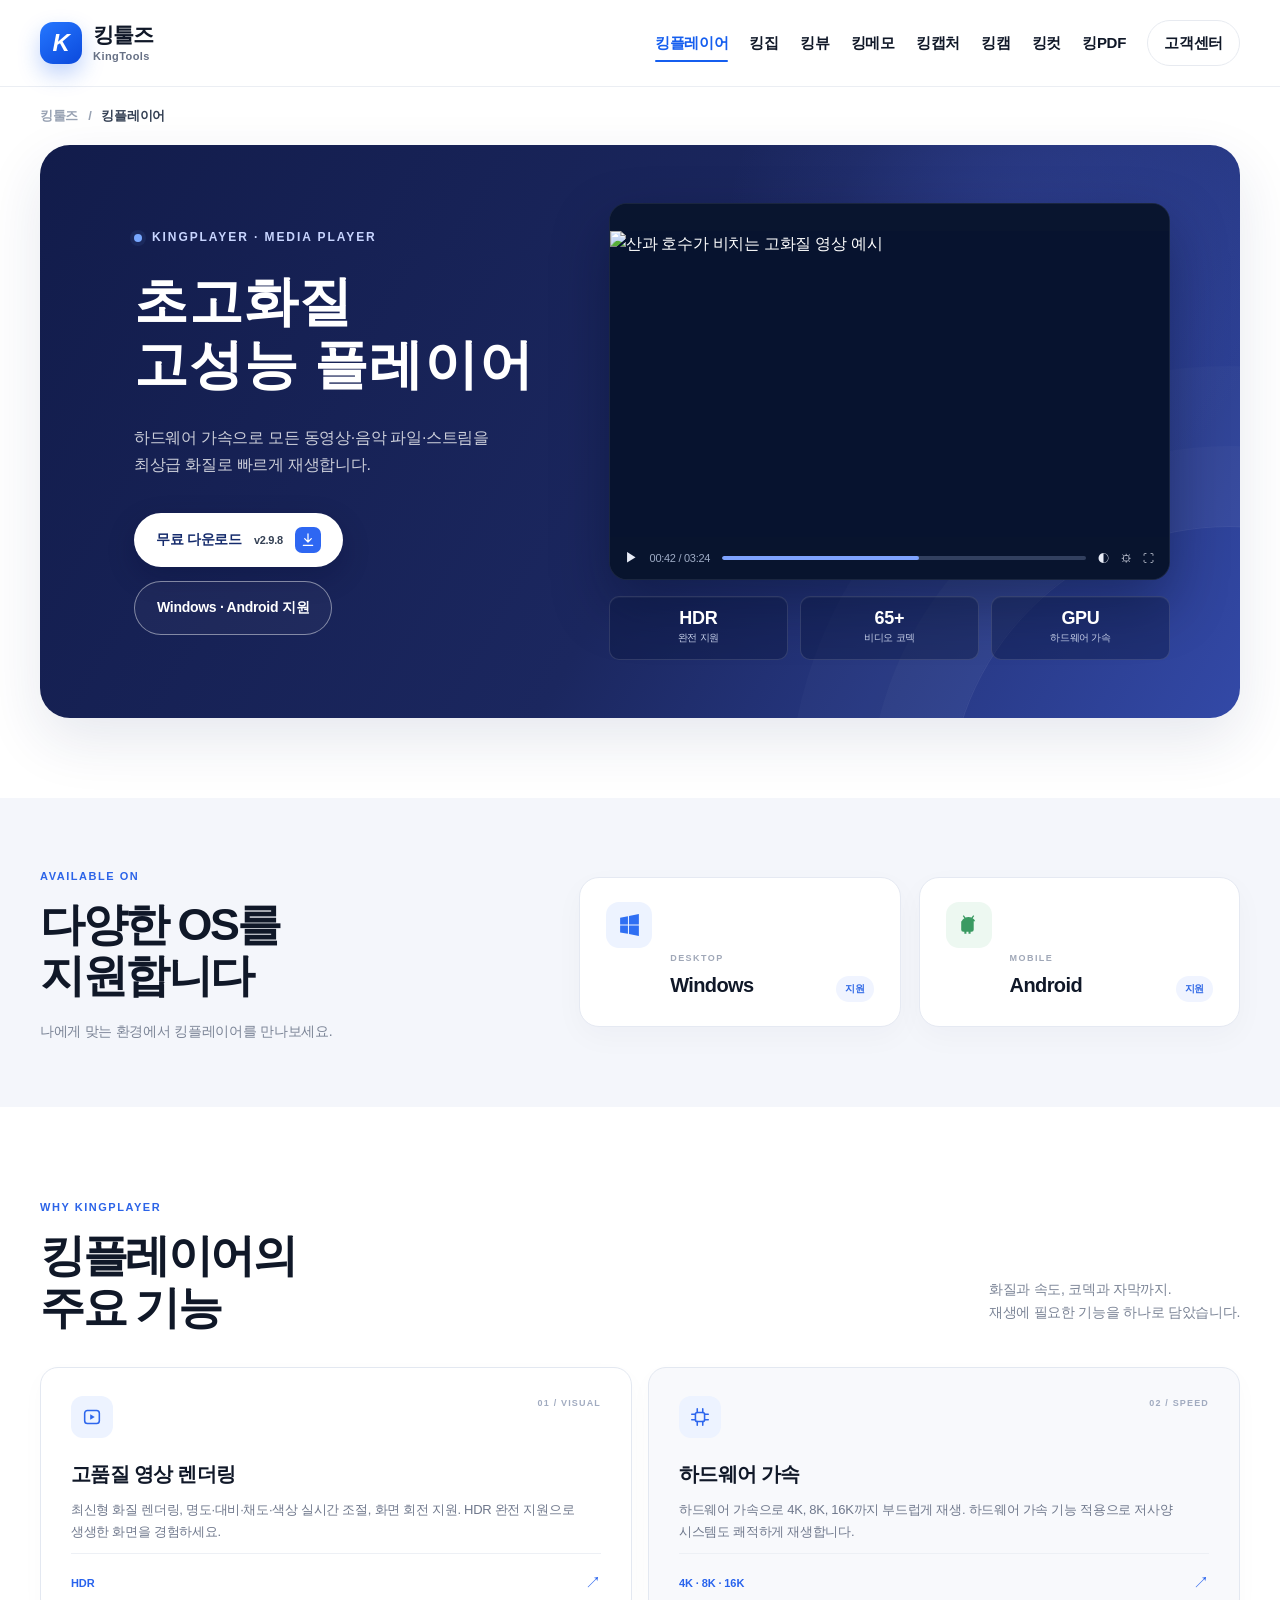
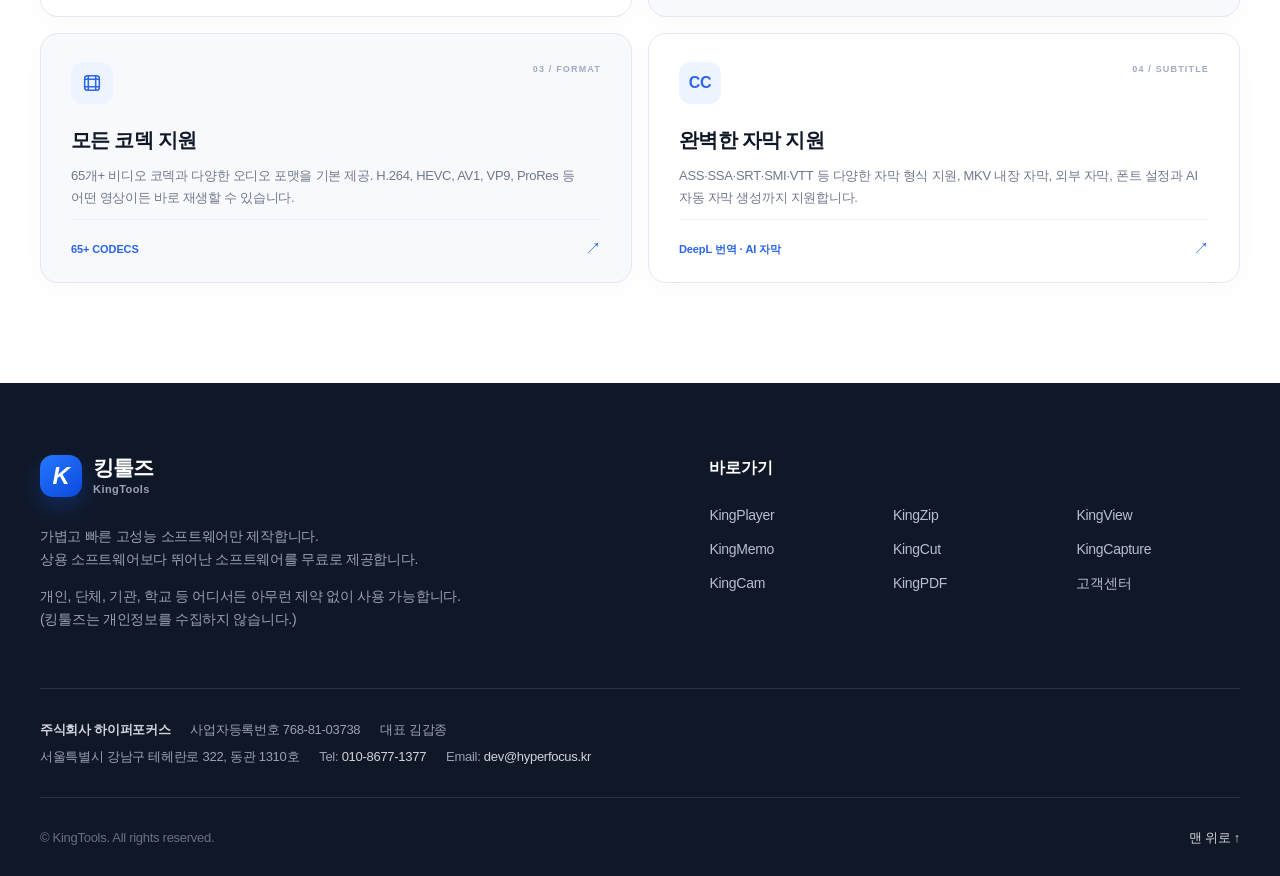
==== commit 92099e1c: "Bump KingPlayer page asset version" ====
--- a/kingplayer.html
+++ b/kingplayer.html
@@ -8,7 +8,7 @@
   <title>킹플레이어 KingPlayer — 킹툴즈</title>
   <link rel="icon" type="image/svg+xml" href="data:image/svg+xml,%3Csvg xmlns='http://www.w3.org/2000/svg' viewBox='0 0 64 64'%3E%3Crect width='64' height='64' rx='17' fill='%23155EEF'/%3E%3Cpath d='M18 15v34h9V36l12 13h12L34 31l16-16H38L27 27V15z' fill='white'/%3E%3C/svg%3E" />
   <link rel="stylesheet" href="./styles.css?v=20260928-kingplayer" />
-  <link rel="stylesheet" href="./kingplayer.css?v=20260928-2" />
+  <link rel="stylesheet" href="./kingplayer.css?v=20260928-3" />
 </head>
 <body class="kingplayer-page">
   <a class="skip-link" href="#main">본문으로 바로가기</a>
--- a/kingplayer.css
+++ b/kingplayer.css
@@ -37,8 +37,9 @@
 
 .kp-player-area { min-width:0; }
 .kp-player-window { overflow:hidden; border:1px solid rgba(255,255,255,.08); border-radius:18px; background:#07132f; box-shadow:0 24px 55px rgba(3,10,36,.36); }
-/* 상단 필름 스트립 장식 제거 */
-.kp-window-bar { display:none; }
+/* 상단 띠는 유지하고 필름 퍼포레이션(작은 사각형)만 숨김 */
+.kp-window-bar { height:27px; display:flex; align-items:center; padding:0 15px; background:#09152f; }
+.kp-window-bar span { display:none; }
 .kp-scene { display:block; width:100%; aspect-ratio:16/8.75; object-fit:cover; object-position:center; }
 .kp-player-controls { height:42px; display:grid; grid-template-columns:auto auto 1fr auto auto auto; align-items:center; gap:12px; padding:0 15px; color:#e8ecf7; background:#08142e; font-size:11px; }
 .kp-play { font-size:13px; }
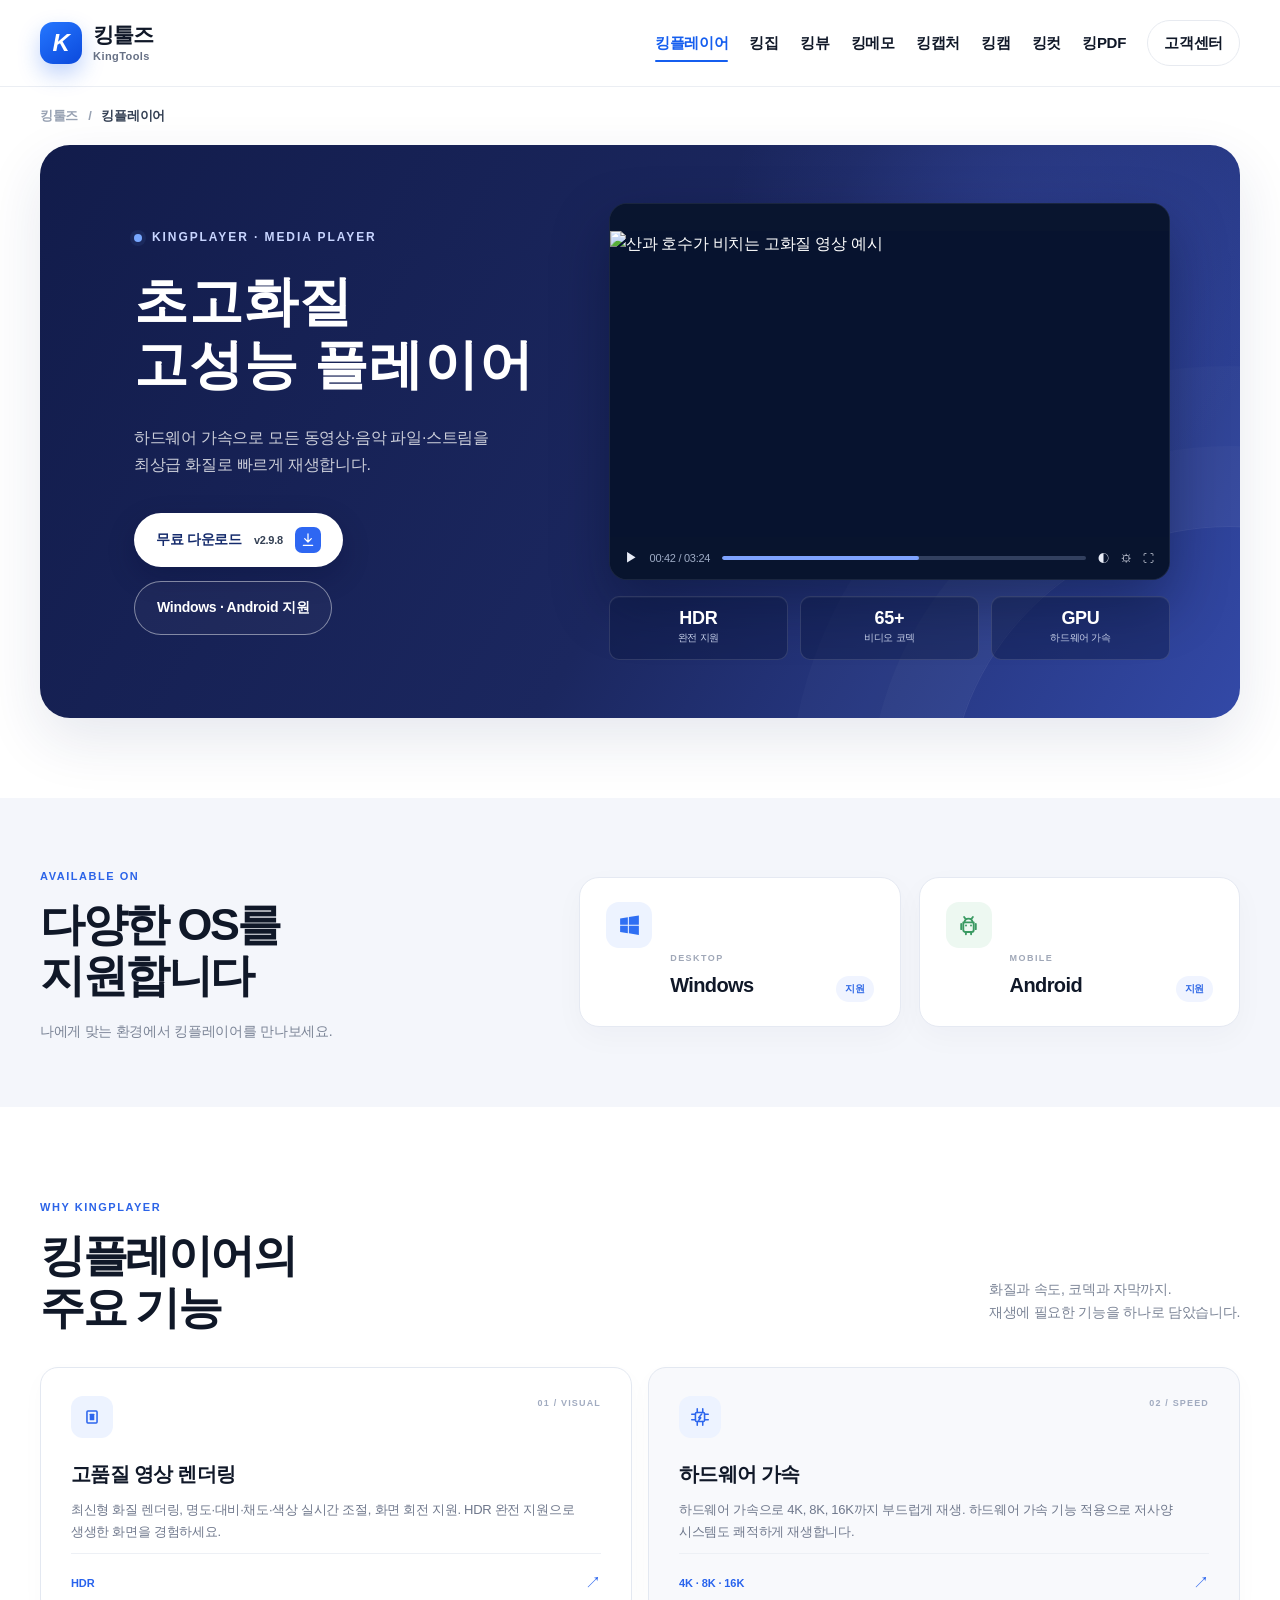
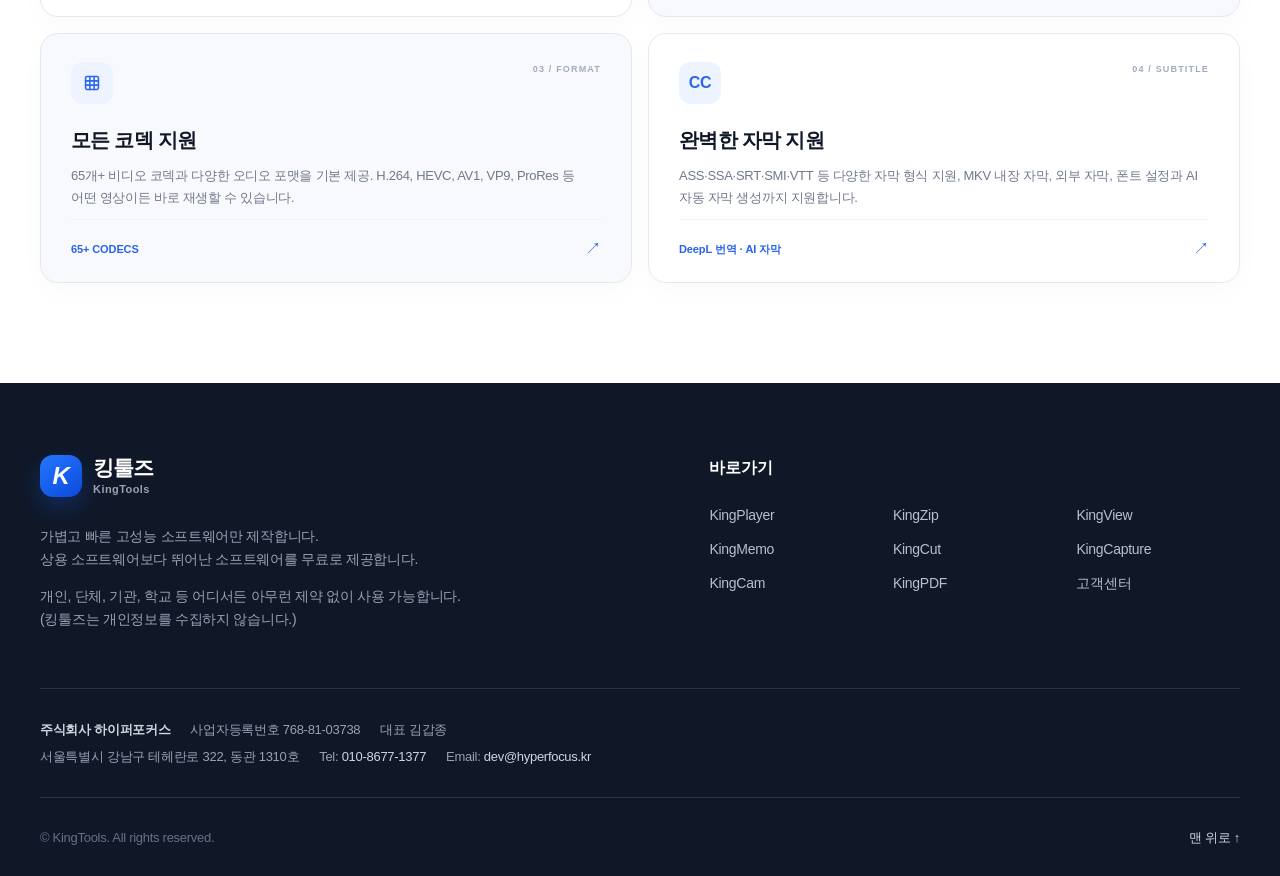
==== commit 006a3ac2: "Lock KingPlayer icons to approved reference set" ====
--- a/kingplayer.html
+++ b/kingplayer.html
@@ -8,7 +8,7 @@
   <title>킹플레이어 KingPlayer — 킹툴즈</title>
   <link rel="icon" type="image/svg+xml" href="data:image/svg+xml,%3Csvg xmlns='http://www.w3.org/2000/svg' viewBox='0 0 64 64'%3E%3Crect width='64' height='64' rx='17' fill='%23155EEF'/%3E%3Cpath d='M18 15v34h9V36l12 13h12L34 31l16-16H38L27 27V15z' fill='white'/%3E%3C/svg%3E" />
   <link rel="stylesheet" href="./styles.css?v=20260928-kingplayer" />
-  <link rel="stylesheet" href="./kingplayer.css?v=20260928-3" />
+  <link rel="stylesheet" href="./kingplayer.css?v=20260928-4" />
 </head>
 <body class="kingplayer-page">
   <a class="skip-link" href="#main">본문으로 바로가기</a>
@@ -81,14 +81,14 @@
         <div class="kp-os-cards">
           <article class="kp-os-card">
             <div class="kp-os-icon kp-windows" aria-hidden="true">
-              <svg viewBox="0 0 24 24"><path d="M3 4.5 10.5 3v8H3V4.5Zm8.5-1.7L21 1v10h-9.5V2.8ZM3 12h7.5v8L3 18.6V12Zm8.5 0H21v10l-9.5-1.8V12Z"/></svg>
+              <svg viewBox="0 0 24 24"><path d="M3 5.2 10.4 4v7.2H3V5.2Zm8.4-1.35L21 2.3v8.9h-9.6V3.85ZM3 12.2h7.4v7.3L3 18.3v-6.1Zm8.4 0H21v8.9l-9.6-1.55V12.2Z"/></svg>
             </div>
             <div><small>DESKTOP</small><h3>Windows</h3></div>
             <span class="kp-support-pill">지원</span>
           </article>
           <article class="kp-os-card">
             <div class="kp-os-icon kp-android" aria-hidden="true">
-              <svg viewBox="0 0 24 24"><path d="M7 8h10v8a2 2 0 0 1-2 2h-1v2h-2v-2h-2v2H8v-2H7a2 2 0 0 1-2-2V8h2Zm1-3L6.5 2.8l1-.7L9 4.3A8.9 8.9 0 0 1 12 3.8c1 0 2 .17 3 .5l1.5-2.2 1 .7L16 5c1.1.7 2 1.7 2.5 3H5.5C6 6.7 6.8 5.7 8 5Z"/></svg>
+              <svg viewBox="0 0 24 24" style="fill:none;stroke:currentColor;stroke-width:1.8;stroke-linecap:round;stroke-linejoin:round"><path d="M7 9h10v7.2a2 2 0 0 1-2 2H9a2 2 0 0 1-2-2V9Z"/><path d="M8 9c.4-2.2 1.9-3.6 4-3.6s3.6 1.4 4 3.6M9.2 5.7 7.8 3.8M14.8 5.7l1.4-1.9M9.6 12h.01M14.4 12h.01M5 10.5v5M19 10.5v5M9.5 18.2v2.2M14.5 18.2v2.2"/></svg>
             </div>
             <div><small>MOBILE</small><h3>Android</h3></div>
             <span class="kp-support-pill">지원</span>
@@ -105,19 +105,19 @@
 
       <div class="kp-feature-grid">
         <article class="kp-feature-card">
-          <div class="kp-feature-top"><span class="kp-feature-icon"><svg viewBox="0 0 24 24"><rect x="4" y="5" width="16" height="14" rx="3"/><path d="m10 9 5 3-5 3V9Z"/></svg></span><span class="kp-feature-num">01 / VISUAL</span></div>
+          <div class="kp-feature-top"><span class="kp-feature-icon"><svg viewBox="0 0 24 24"><rect x="6.5" y="5.5" width="11" height="13" rx="1"/><rect x="9.5" y="8.5" width="5" height="7" rx=".5" fill="currentColor" stroke="none"/></svg></span><span class="kp-feature-num">01 / VISUAL</span></div>
           <h3>고품질 영상 렌더링</h3>
           <p>최신형 화질 렌더링, 명도·대비·채도·색상 실시간 조절, 화면 회전 지원. HDR 완전 지원으로 생생한 화면을 경험하세요.</p>
           <div class="kp-feature-foot"><strong>HDR</strong><span>↗</span></div>
         </article>
         <article class="kp-feature-card kp-feature-card-soft">
-          <div class="kp-feature-top"><span class="kp-feature-icon"><svg viewBox="0 0 24 24"><rect x="7" y="7" width="10" height="10" rx="2"/><path d="M9 3v4m6-4v4M9 17v4m6-4v4M3 9h4m10 0h4M3 15h4m10 0h4"/></svg></span><span class="kp-feature-num">02 / SPEED</span></div>
+          <div class="kp-feature-top"><span class="kp-feature-icon"><svg viewBox="0 0 24 24"><rect x="7" y="7" width="10" height="10" rx="1.5"/><path d="M9 3v4m6-4v4M9 17v4m6-4v4M3 9h4m10 0h4M3 15h4m10 0h4M13.8 8.8l-3.2 4h2.2l-2.1 2.8"/></svg></span><span class="kp-feature-num">02 / SPEED</span></div>
           <h3>하드웨어 가속</h3>
           <p>하드웨어 가속으로 4K, 8K, 16K까지 부드럽게 재생. 하드웨어 가속 기능 적용으로 저사양 시스템도 쾌적하게 재생합니다.</p>
           <div class="kp-feature-foot"><strong>4K · 8K · 16K</strong><span>↗</span></div>
         </article>
         <article class="kp-feature-card kp-feature-card-soft">
-          <div class="kp-feature-top"><span class="kp-feature-icon"><svg viewBox="0 0 24 24"><rect x="4" y="4" width="16" height="16" rx="3"/><path d="M8 4v16M16 4v16M4 8h16M4 16h16"/></svg></span><span class="kp-feature-num">03 / FORMAT</span></div>
+          <div class="kp-feature-top"><span class="kp-feature-icon"><svg viewBox="0 0 24 24"><rect x="5" y="5" width="14" height="14" rx="1.5"/><path d="M9.67 5v14M14.33 5v14M5 9.67h14M5 14.33h14"/></svg></span><span class="kp-feature-num">03 / FORMAT</span></div>
           <h3>모든 코덱 지원</h3>
           <p>65개+ 비디오 코덱과 다양한 오디오 포맷을 기본 제공. H.264, HEVC, AV1, VP9, ProRes 등 어떤 영상이든 바로 재생할 수 있습니다.</p>
           <div class="kp-feature-foot"><strong>65+ CODECS</strong><span>↗</span></div>
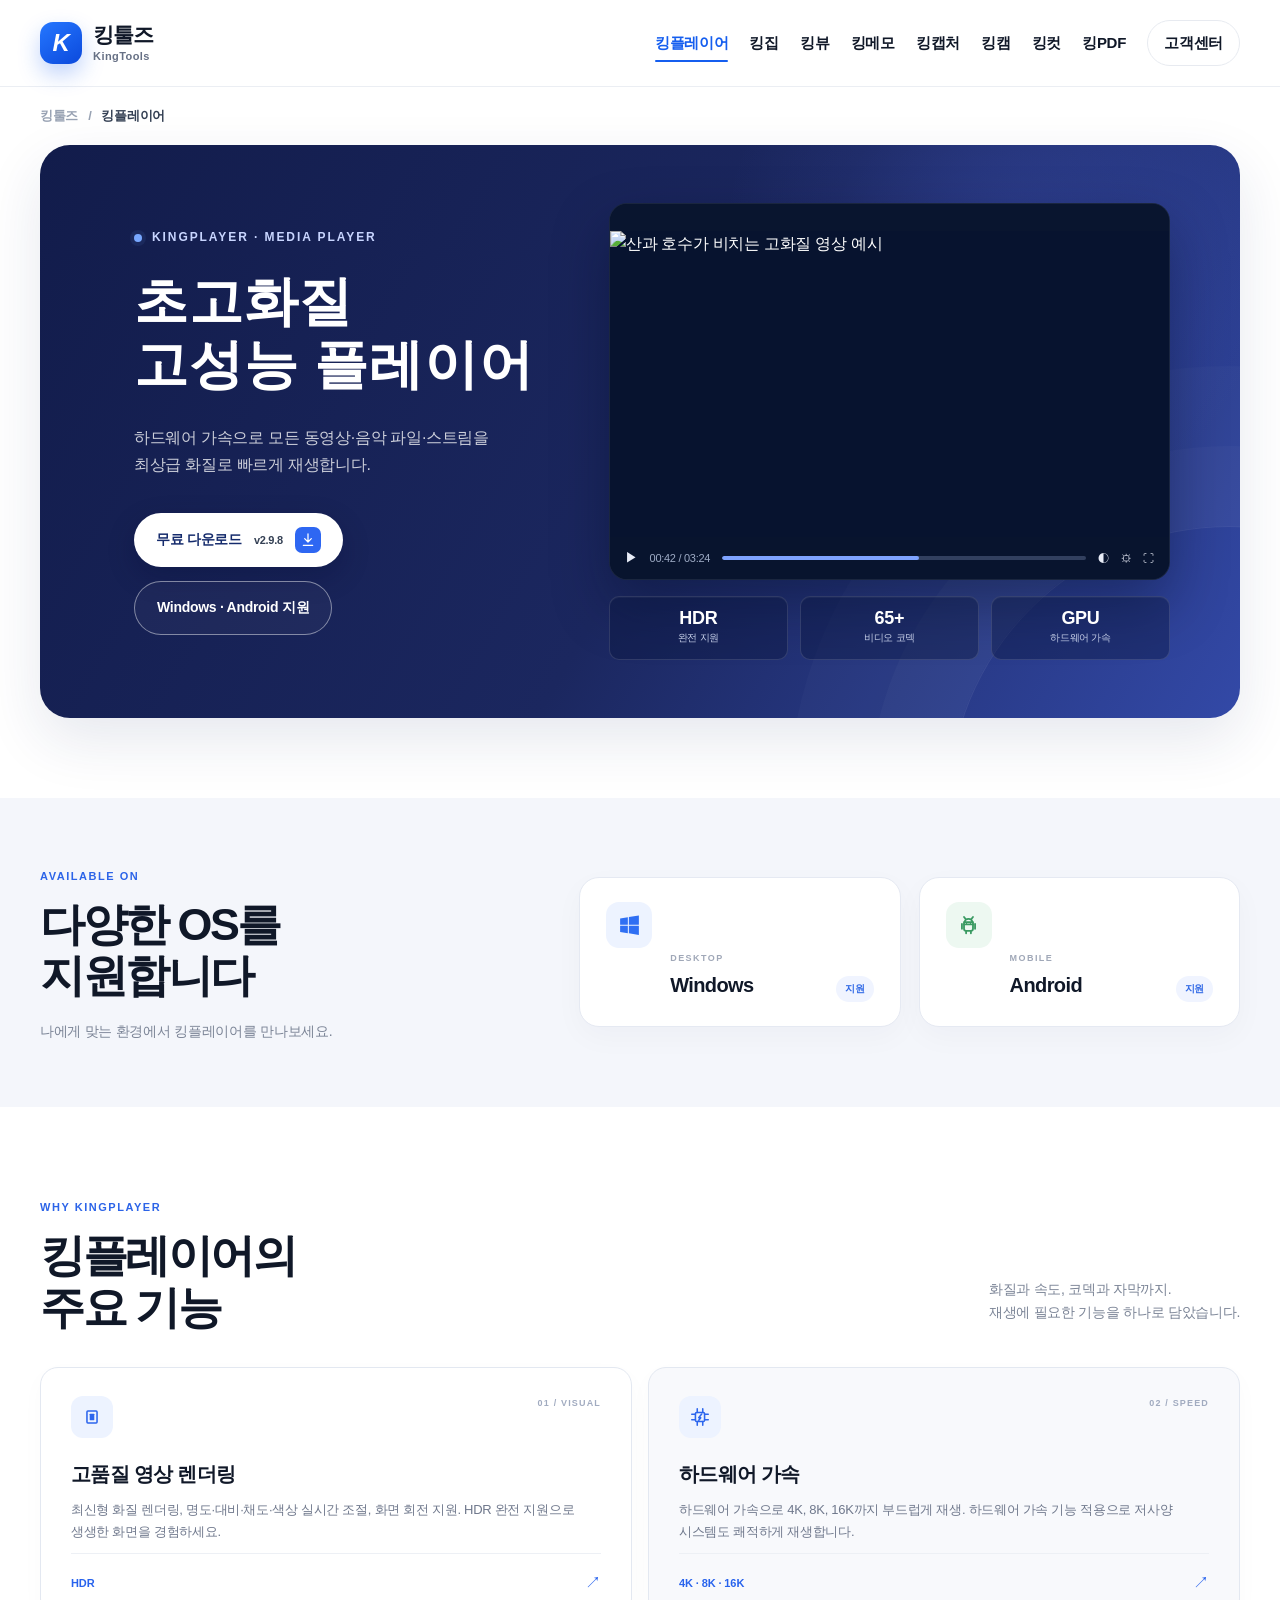
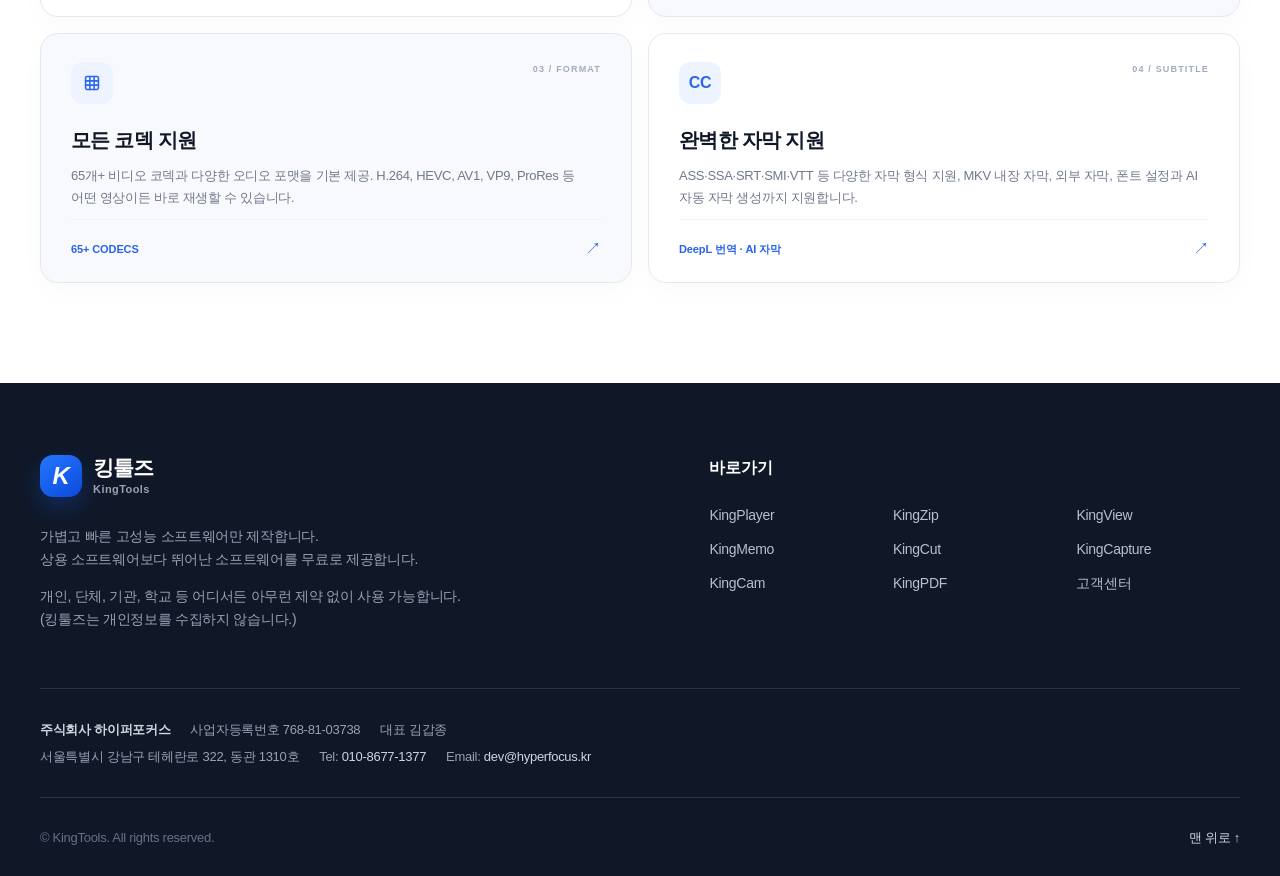
==== commit c01b60f8: "Match Android icon to reference" ====
--- a/kingplayer.html
+++ b/kingplayer.html
@@ -88,7 +88,13 @@
           </article>
           <article class="kp-os-card">
             <div class="kp-os-icon kp-android" aria-hidden="true">
-              <svg viewBox="0 0 24 24" style="fill:none;stroke:currentColor;stroke-width:1.8;stroke-linecap:round;stroke-linejoin:round"><path d="M7 9h10v7.2a2 2 0 0 1-2 2H9a2 2 0 0 1-2-2V9Z"/><path d="M8 9c.4-2.2 1.9-3.6 4-3.6s3.6 1.4 4 3.6M9.2 5.7 7.8 3.8M14.8 5.7l1.4-1.9M9.6 12h.01M14.4 12h.01M5 10.5v5M19 10.5v5M9.5 18.2v2.2M14.5 18.2v2.2"/></svg>
+              <svg viewBox="0 0 24 24" style="fill:none;stroke:currentColor;stroke-width:1.75;stroke-linecap:round;stroke-linejoin:round">
+                <path d="M8.2 8.7a3.9 3.9 0 0 1 7.6 0"/>
+                <path d="M7.7 8.7h8.6v6.4a2 2 0 0 1-2 2H9.7a2 2 0 0 1-2-2V8.7Z"/>
+                <path d="M7.7 11h8.6M9.2 5.8 7.7 3.8M14.8 5.8l1.5-2M5.7 10.4v4.8M18.3 10.4v4.8M9.7 17.1v2.4M14.3 17.1v2.4"/>
+                <circle cx="10.1" cy="10" r=".55" fill="currentColor" stroke="none"/>
+                <circle cx="13.9" cy="10" r=".55" fill="currentColor" stroke="none"/>
+              </svg>
             </div>
             <div><small>MOBILE</small><h3>Android</h3></div>
             <span class="kp-support-pill">지원</span>
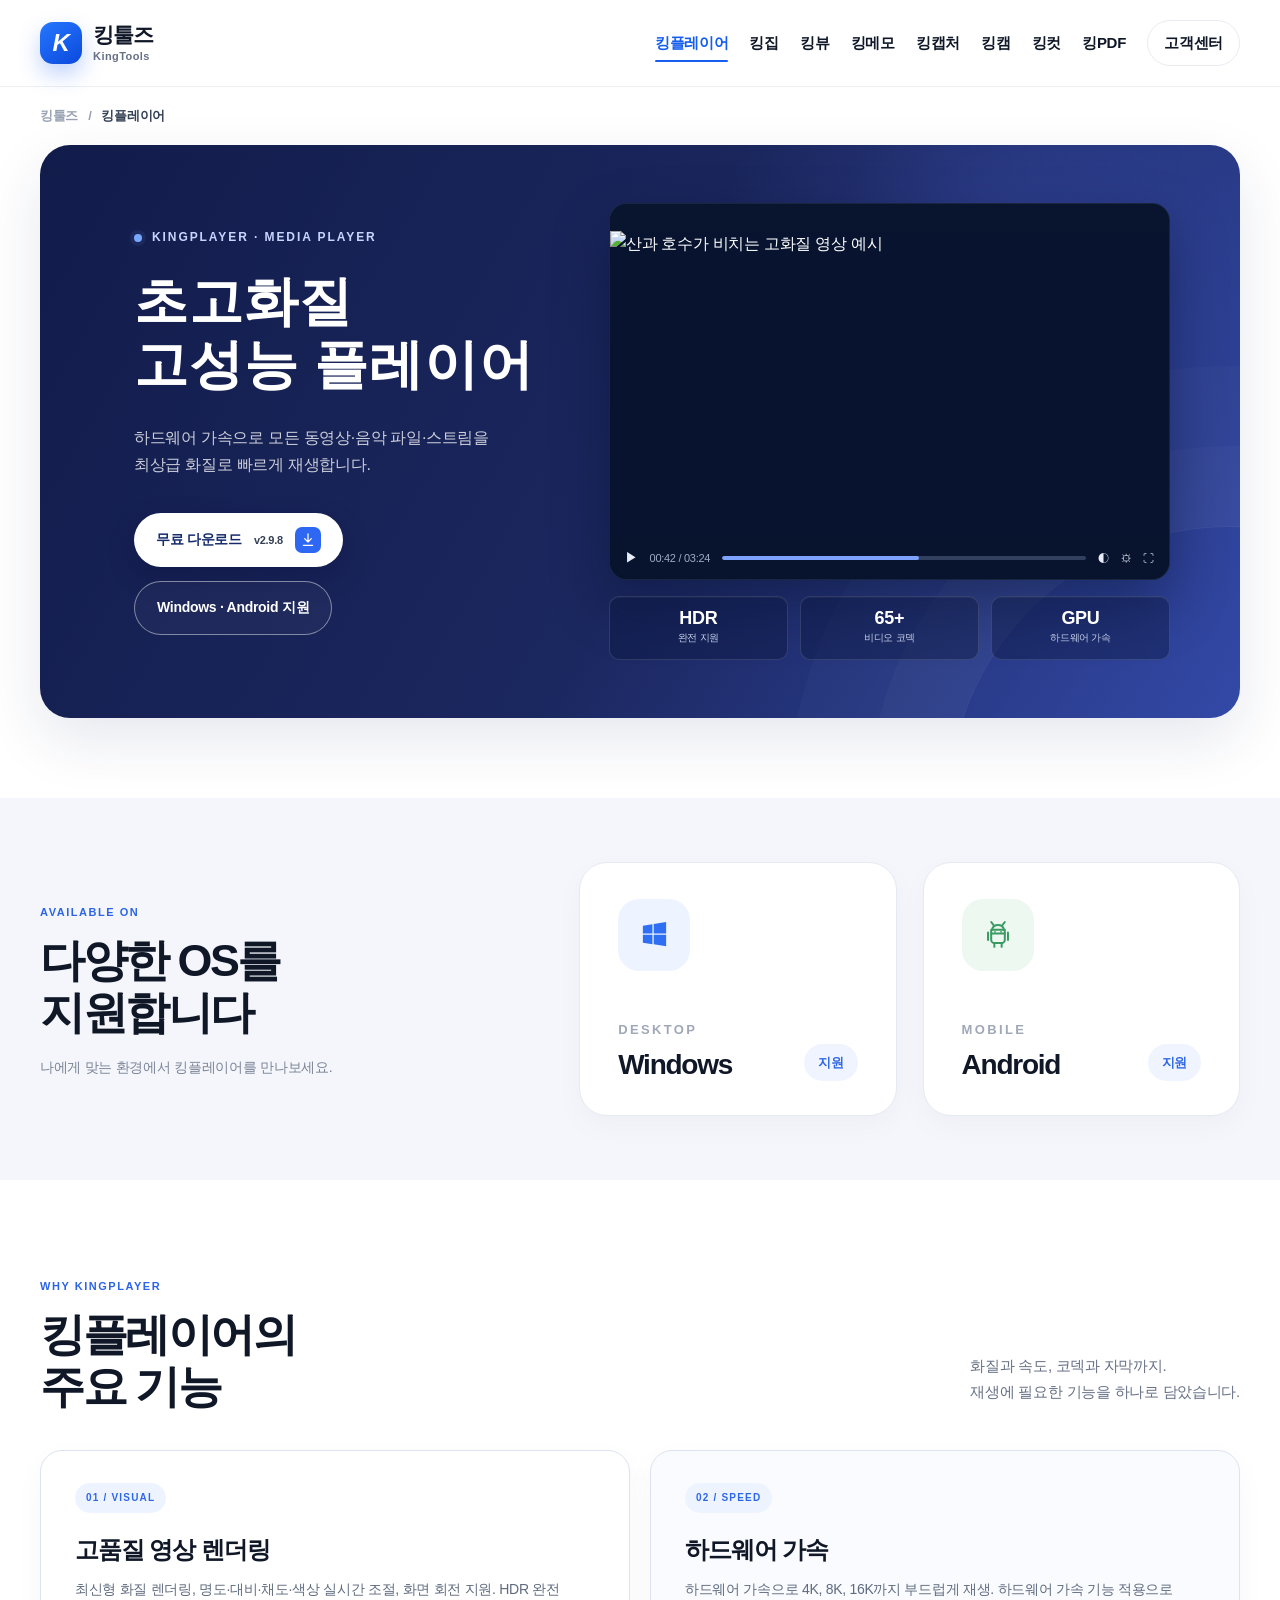
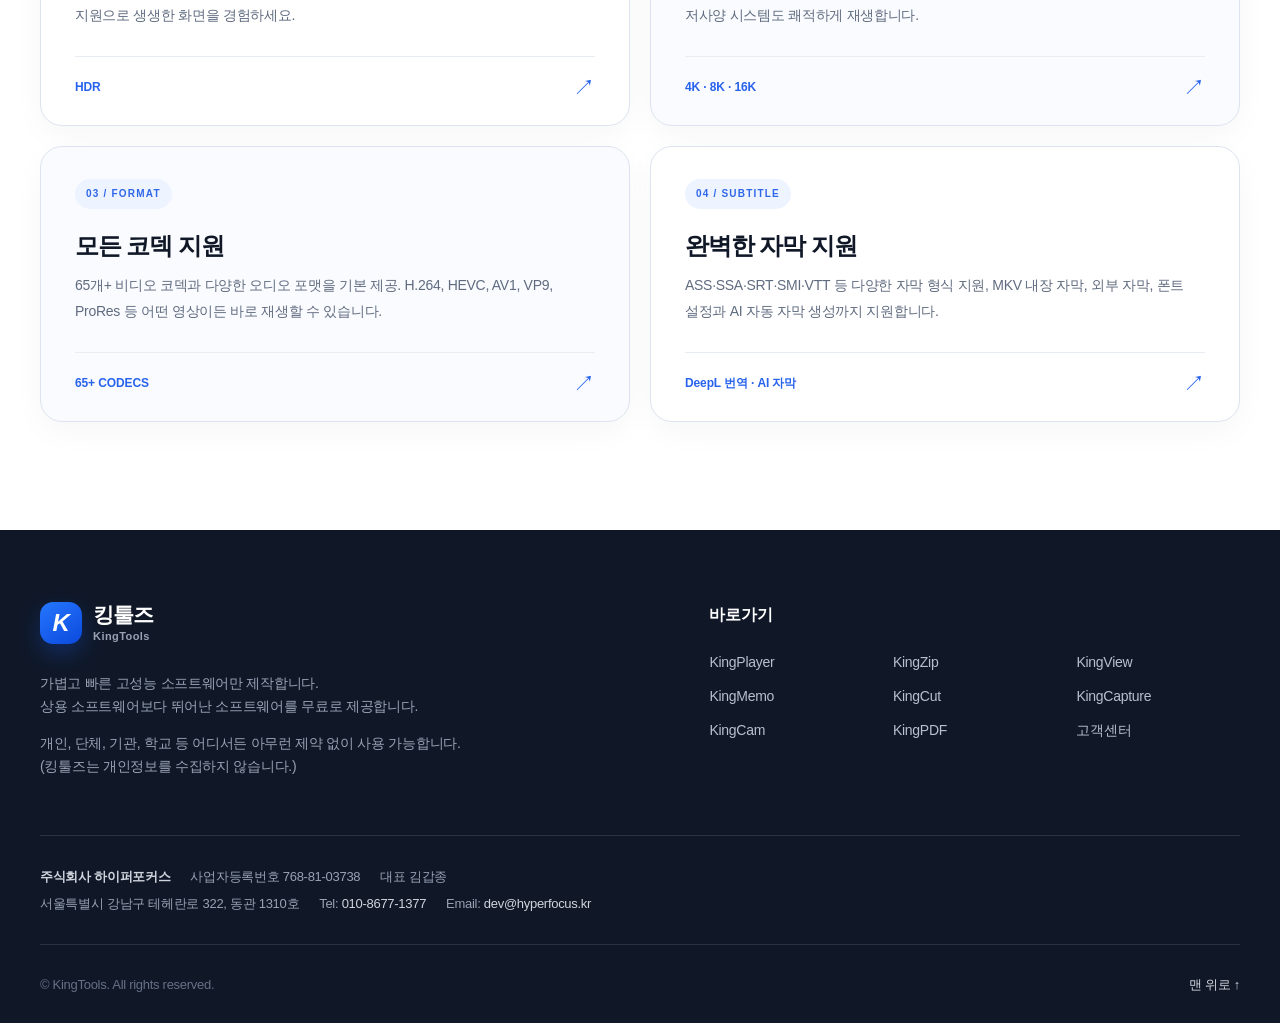
==== commit 8d15b762: "Bust KingPlayer CSS cache for larger arrows" ====
--- a/kingplayer.html
+++ b/kingplayer.html
@@ -8,7 +8,7 @@
   <title>킹플레이어 KingPlayer — 킹툴즈</title>
   <link rel="icon" type="image/svg+xml" href="data:image/svg+xml,%3Csvg xmlns='http://www.w3.org/2000/svg' viewBox='0 0 64 64'%3E%3Crect width='64' height='64' rx='17' fill='%23155EEF'/%3E%3Cpath d='M18 15v34h9V36l12 13h12L34 31l16-16H38L27 27V15z' fill='white'/%3E%3C/svg%3E" />
   <link rel="stylesheet" href="./styles.css?v=20260928-kingplayer" />
-  <link rel="stylesheet" href="./kingplayer.css?v=20260928-4" />
+  <link rel="stylesheet" href="./kingplayer.css?v=20260928-5" />
 </head>
 <body class="kingplayer-page">
   <a class="skip-link" href="#main">본문으로 바로가기</a>
--- a/styles.css
+++ b/styles.css
@@ -148,7 +148,7 @@
   background-repeat:no-repeat;
   background-position:center;
   background-size:contain;
-  background-image:url("data:image/svg+xml,%3Csvg xmlns='http://www.w3.org/2000/svg' viewBox='0 0 120 120' fill='none'%3E%3Cg stroke='%230B55B7' stroke-width='6.2' stroke-linecap='round' stroke-linejoin='round'%3E%3Cpath d='M27 19h45l18 18v44H27z'/%3E%3Cpath d='M72 19v19h19'/%3E%3Cpath d='M40 43h23M40 56h27M40 69h20'/%3E%3Ccircle cx='82' cy='79' r='18.5' fill='white'/%3E%3Cpath d='m73.5 79 6 6 11-13'/%3E%3Cpath d='m72 95-3 16 13-7 13 7-3-16'/%3E%3C/g%3E%3C/svg%3E");
+  background-image:url("data:image/svg+xml,%3Csvg xmlns='http://www.w3.org/2000/svg' viewBox='0 0 120 120' fill='none'%3E%3Cg stroke='%230B55B7' stroke-width='4.8' stroke-linecap='round' stroke-linejoin='round'%3E%3Cpath d='M27 19h45l18 18v44H27z'/%3E%3Cpath d='M72 19v19h19'/%3E%3Cpath d='M40 43h23M40 56h27M40 69h20'/%3E%3Ccircle cx='82' cy='79' r='18.5' fill='white'/%3E%3Cpath d='m73.5 79 6 6 11-13'/%3E%3Cpath d='m72 95-3 16 13-7 13 7-3-16'/%3E%3C/g%3E%3C/svg%3E");
 }
 
 @media (min-width:761px) {
--- a/kingplayer.css
+++ b/kingplayer.css
@@ -1,115 +1 @@
-/* KingPlayer detail page — aligns to the main site's 1320px shell */
-.kingplayer-page { background:#fff; }
-.kingplayer-page .primary-nav a.is-current { color:var(--blue); }
-.kingplayer-page .primary-nav a.is-current::after { transform:scaleX(1); }
-
-.kp-breadcrumb {
-  display:flex; align-items:center; gap:10px; min-height:58px;
-  color:#98a2b3; font-size:13px; font-weight:700;
-}
-.kp-breadcrumb a:hover { color:var(--blue); }
-.kp-breadcrumb strong { color:#344054; }
-
-.kp-hero {
-  min-height:520px; padding:58px 70px;
-  display:grid; grid-template-columns:.88fr 1.12fr; align-items:center; gap:58px;
-  overflow:hidden; position:relative; isolation:isolate;
-  border-radius:30px; color:#fff;
-  background:
-    radial-gradient(circle at 80% 18%,rgba(94,120,255,.18),transparent 26%),
-    linear-gradient(120deg,#121c4b 0%,#1b275f 54%,#3349a7 100%);
-  box-shadow:0 22px 58px rgba(25,42,98,.11);
-}
-.kp-hero::before { content:""; position:absolute; width:560px; height:560px; border-radius:50%; right:-270px; bottom:-370px; border:1px solid rgba(255,255,255,.08); box-shadow:0 0 0 80px rgba(255,255,255,.025),0 0 0 160px rgba(255,255,255,.018); z-index:-1; }
-.kp-hero-copy { padding-left:24px; }
-.kp-kicker { display:flex; align-items:center; gap:10px; margin-bottom:22px; color:#c8d5ff; font-size:12px; font-weight:850; letter-spacing:.16em; }
-.kp-kicker i { width:8px; height:8px; border-radius:50%; background:#78a7ff; box-shadow:0 0 0 4px rgba(120,167,255,.08); }
-.kp-hero h1 { margin:0; font-size:clamp(42px,4.25vw,62px); line-height:1.16; letter-spacing:.015em; }
-.kp-hero-copy > p { margin:28px 0 0; color:rgba(255,255,255,.78); font-size:16px; line-height:1.72; }
-.kp-actions { display:flex; flex-wrap:wrap; gap:14px; margin-top:34px; }
-.kp-button { min-height:54px; display:inline-flex; align-items:center; justify-content:center; gap:12px; padding:0 22px; border-radius:999px; font-size:14px; font-weight:800; transition:transform .18s ease,box-shadow .18s ease,background .18s ease; }
-.kp-button:hover { transform:translateY(-2px); }
-.kp-button-primary { color:#152b6c; background:#fff; box-shadow:0 10px 28px rgba(2,10,48,.24); }
-.kp-button-primary small { font-size:11px; font-weight:800; color:#344054; }
-.kp-button-primary svg { width:26px; height:26px; padding:5px; border-radius:7px; color:#fff; background:#2e67f2; fill:none; stroke:currentColor; stroke-width:1.9; stroke-linecap:round; stroke-linejoin:round; }
-.kp-button-ghost { color:#fff; border:1px solid rgba(255,255,255,.45); background:rgba(255,255,255,.035); }
-.kp-button-ghost:hover { background:rgba(255,255,255,.08); }
-
-.kp-player-area { min-width:0; }
-.kp-player-window { overflow:hidden; border:1px solid rgba(255,255,255,.08); border-radius:18px; background:#07132f; box-shadow:0 24px 55px rgba(3,10,36,.36); }
-/* 상단 띠는 유지하고 필름 퍼포레이션(작은 사각형)만 숨김 */
-.kp-window-bar { height:27px; display:flex; align-items:center; padding:0 15px; background:#09152f; }
-.kp-window-bar span { display:none; }
-.kp-scene { display:block; width:100%; aspect-ratio:16/8.75; object-fit:cover; object-position:center; }
-.kp-player-controls { height:42px; display:grid; grid-template-columns:auto auto 1fr auto auto auto; align-items:center; gap:12px; padding:0 15px; color:#e8ecf7; background:#08142e; font-size:11px; }
-.kp-play { font-size:13px; }
-.kp-time { color:#9eabc5; white-space:nowrap; }
-.kp-progress { height:4px; border-radius:99px; background:#32405f; overflow:hidden; }
-.kp-progress i { display:block; width:54%; height:100%; border-radius:inherit; background:#7ea3ff; }
-.kp-stat-row { display:grid; grid-template-columns:repeat(3,1fr); gap:12px; margin-top:16px; }
-.kp-stat-row > div { min-height:64px; display:grid; place-content:center; gap:2px; text-align:center; border:1px solid rgba(255,255,255,.12); border-radius:10px; background:rgba(10,22,62,.42); box-shadow:inset 0 1px rgba(255,255,255,.04); }
-.kp-stat-row strong { font-size:18px; line-height:1.1; }
-.kp-stat-row span { color:#c7d0e9; font-size:10px; }
-
-.kp-os-section { margin-top:80px; padding:64px 0; background:#f4f6fb; }
-.kp-os-inner { display:grid; grid-template-columns:.82fr 1.18fr; align-items:center; gap:80px; }
-.kp-section-kicker { display:inline-flex; margin-bottom:14px; color:#2c64e8; font-size:11px; font-weight:900; letter-spacing:.14em; }
-.kp-os-copy h2,.kp-feature-heading h2 { margin:0; color:#101828; font-size:clamp(37px,3.5vw,50px); line-height:1.15; letter-spacing:-.055em; }
-.kp-os-copy p { margin:18px 0 0; color:#7b8496; font-size:14px; }
-.kp-os-cards { display:grid; grid-template-columns:1fr 1fr; gap:18px; }
-.kp-os-card { min-height:150px; display:grid; grid-template-columns:auto 1fr auto; align-items:end; gap:18px; padding:24px 26px; border:1px solid #e5e9f2; border-radius:20px; background:#fff; box-shadow:0 10px 30px rgba(20,35,70,.03); }
-.kp-os-icon { align-self:start; width:46px; height:46px; display:grid; place-items:center; border-radius:13px; }
-.kp-os-icon svg { width:25px; height:25px; fill:currentColor; }
-.kp-windows { color:#2f6ff3; background:#edf3ff; }
-.kp-android { color:#3a9a62; background:#edf8f1; }
-.kp-os-card div:nth-child(2) { align-self:end; }
-.kp-os-card small { display:block; margin-bottom:4px; color:#a0a8b8; font-size:9px; font-weight:800; letter-spacing:.16em; }
-.kp-os-card h3 { margin:0; color:#101828; font-size:20px; letter-spacing:-.03em; }
-.kp-support-pill { align-self:end; padding:5px 9px; border-radius:999px; color:#2f68e6; background:#f0f4ff; font-size:10px; font-weight:850; }
-
-.kp-features { padding:86px 0 100px; }
-.kp-feature-heading { display:grid; grid-template-columns:1fr auto; align-items:end; gap:40px; margin-bottom:34px; }
-.kp-feature-heading > p { margin:0 0 8px; color:#7b8496; font-size:14px; line-height:1.7; }
-.kp-feature-grid { display:grid; grid-template-columns:1fr 1fr; gap:16px; }
-.kp-feature-card { min-height:250px; display:flex; flex-direction:column; padding:28px 30px 20px; border:1px solid #e3e8f1; border-radius:18px; background:#fff; box-shadow:0 8px 24px rgba(16,24,40,.022); }
-.kp-feature-card-soft { background:#f8f9fc; }
-.kp-feature-top { display:flex; align-items:flex-start; justify-content:space-between; gap:18px; }
-.kp-feature-icon { width:42px; height:42px; display:grid; place-items:center; flex:0 0 auto; border-radius:12px; color:#2d66ed; background:#edf3ff; font-weight:900; }
-.kp-feature-icon svg { width:22px; height:22px; fill:none; stroke:currentColor; stroke-width:1.7; stroke-linecap:round; stroke-linejoin:round; }
-.kp-feature-icon svg path[d*="10 9"] { fill:currentColor; stroke:none; }
-.kp-feature-num { color:#a1abc0; font-size:9px; font-weight:850; letter-spacing:.13em; }
-.kp-feature-card h3 { margin:20px 0 8px; color:#101828; font-size:20px; letter-spacing:-.035em; }
-.kp-feature-card p { margin:0; color:#6f788c; font-size:13px; line-height:1.68; }
-.kp-feature-foot { margin-top:auto; padding-top:16px; border-top:1px solid #edf0f5; display:flex; align-items:center; justify-content:space-between; color:#2863ed; }
-.kp-feature-foot strong { font-size:11px; letter-spacing:-.01em; }
-.kp-feature-foot span { font-size:16px; }
-
-@media (max-width:1180px) {
-  .kp-hero { padding:48px; grid-template-columns:1fr; gap:44px; }
-  .kp-hero-copy { padding-left:0; }
-  .kp-player-area { max-width:760px; width:100%; }
-  .kp-os-inner { grid-template-columns:1fr; gap:34px; }
-}
-
-@media (max-width:760px) {
-  .kp-breadcrumb { min-height:50px; }
-  .kp-hero { width:calc(100% - 28px); min-height:0; padding:36px 24px 28px; gap:34px; border-radius:24px; }
-  .kp-hero h1 { font-size:40px; }
-  .kp-hero-copy > p { font-size:14px; }
-  .desktop-only { display:none; }
-  .kp-actions { display:grid; grid-template-columns:1fr; }
-  .kp-button { width:100%; }
-  .kp-player-controls { grid-template-columns:auto 1fr auto auto; }
-  .kp-time,.kp-player-controls > span:nth-last-child(3) { display:none; }
-  .kp-stat-row { gap:8px; }
-  .kp-stat-row > div { min-height:58px; }
-  .kp-stat-row strong { font-size:15px; }
-  .kp-os-section { margin-top:54px; padding:48px 0; }
-  .kp-os-cards { grid-template-columns:1fr; }
-  .kp-os-card { min-height:124px; }
-  .kp-features { padding:58px 0 72px; }
-  .kp-feature-heading { grid-template-columns:1fr; gap:16px; }
-  .kp-feature-heading > p { margin:0; }
-  .kp-feature-grid { grid-template-columns:1fr; }
-  .kp-feature-card { min-height:235px; }
-}
+.kingplayer-page{background:#fff;}.kingplayer-page .primary-nav a.is-current{color:var(--blue);}.kingplayer-page .primary-nav a.is-current::after{transform:scaleX(1);}.kp-breadcrumb{display:flex;align-items:center;gap:10px;min-height:58px;color:#98a2b3;font-size:13px;font-weight:700;}.kp-breadcrumb a:hover{color:var(--blue);}.kp-breadcrumb strong{color:#344054;}.kp-hero{min-height:520px;padding:58px 70px;display:grid;grid-template-columns:.88fr 1.12fr;align-items:center;gap:58px;overflow:hidden;position:relative;isolation:isolate;border-radius:30px;color:#fff;background:radial-gradient(circle at 80% 18%,rgba(94,120,255,.18),transparent 26%),linear-gradient(120deg,#121c4b 0%,#1b275f 54%,#3349a7 100%);box-shadow:0 22px 58px rgba(25,42,98,.11);}.kp-hero::before{content:"";position:absolute;width:560px;height:560px;border-radius:50%;right:-270px;bottom:-370px;border:1px solid rgba(255,255,255,.08);box-shadow:0 0 0 80px rgba(255,255,255,.025),0 0 0 160px rgba(255,255,255,.018);z-index:-1;}.kp-hero-copy{padding-left:24px;}.kp-kicker{display:flex;align-items:center;gap:10px;margin-bottom:22px;color:#c8d5ff;font-size:12px;font-weight:850;letter-spacing:.16em;}.kp-kicker i{width:8px;height:8px;border-radius:50%;background:#78a7ff;box-shadow:0 0 0 4px rgba(120,167,255,.08);}.kp-hero h1{margin:0;font-size:clamp(42px,4.25vw,62px);line-height:1.16;letter-spacing:.015em;}.kp-hero-copy > p{margin:28px 0 0;color:rgba(255,255,255,.78);font-size:16px;line-height:1.72;}.kp-actions{display:flex;flex-wrap:wrap;gap:14px;margin-top:34px;}.kp-button{min-height:54px;display:inline-flex;align-items:center;justify-content:center;gap:12px;padding:0 22px;border-radius:999px;font-size:14px;font-weight:800;transition:transform .18s ease,box-shadow .18s ease,background .18s ease;}.kp-button:hover{transform:translateY(-2px);}.kp-button-primary{color:#152b6c;background:#fff;box-shadow:0 10px 28px rgba(2,10,48,.24);}.kp-button-primary small{font-size:11px;font-weight:800;color:#344054;}.kp-button-primary svg{width:26px;height:26px;padding:5px;border-radius:7px;color:#fff;background:#2e67f2;fill:none;stroke:currentColor;stroke-width:1.9;stroke-linecap:round;stroke-linejoin:round;}.kp-button-ghost{color:#fff;border:1px solid rgba(255,255,255,.45);background:rgba(255,255,255,.035);}.kp-button-ghost:hover{background:rgba(255,255,255,.08);}.kp-player-area{min-width:0;}.kp-player-window{overflow:hidden;border:1px solid rgba(255,255,255,.08);border-radius:18px;background:#07132f;box-shadow:0 24px 55px rgba(3,10,36,.36);}.kp-window-bar{height:27px;display:flex;align-items:center;padding:0 15px;background:#09152f;}.kp-window-bar span{display:none;}.kp-scene{display:block;width:100%;aspect-ratio:16/8.75;object-fit:cover;object-position:center;}.kp-player-controls{height:42px;display:grid;grid-template-columns:auto auto 1fr auto auto auto;align-items:center;gap:12px;padding:0 15px;color:#e8ecf7;background:#08142e;font-size:11px;}.kp-play{font-size:13px;}.kp-time{color:#9eabc5;white-space:nowrap;}.kp-progress{height:4px;border-radius:99px;background:#32405f;overflow:hidden;}.kp-progress i{display:block;width:54%;height:100%;border-radius:inherit;background:#7ea3ff;}.kp-stat-row{display:grid;grid-template-columns:repeat(3,1fr);gap:12px;margin-top:16px;}.kp-stat-row > div{min-height:64px;display:grid;place-content:center;gap:2px;text-align:center;border:1px solid rgba(255,255,255,.12);border-radius:10px;background:rgba(10,22,62,.42);box-shadow:inset 0 1px rgba(255,255,255,.04);}.kp-stat-row strong{font-size:18px;line-height:1.1;}.kp-stat-row span{color:#c7d0e9;font-size:10px;}.kp-os-section{margin-top:80px;padding:64px 0;background:#f4f6fb;}.kp-os-inner{display:grid;grid-template-columns:.82fr 1.18fr;align-items:center;gap:80px;}.kp-section-kicker{display:inline-flex;margin-bottom:14px;color:#2c64e8;font-size:11px;font-weight:900;letter-spacing:.14em;}.kp-os-copy h2,.kp-feature-heading h2{margin:0;color:#101828;font-size:clamp(37px,3.5vw,50px);line-height:1.15;letter-spacing:-.055em;}.kp-os-copy p{margin:18px 0 0;color:#7b8496;font-size:14px;}.kp-os-cards{display:grid;grid-template-columns:1fr 1fr;gap:26px;}.kp-os-card{min-height:228px;display:grid;grid-template-columns:1fr auto;grid-template-rows:auto 1fr auto;gap:24px 22px;padding:36px 38px 34px;border:1px solid #e5e9f2;border-radius:28px;background:#fff;box-shadow:0 10px 30px rgba(20,35,70,.03);}.kp-os-icon{grid-column:1;grid-row:1;align-self:start;justify-self:start;width:72px;height:72px;display:grid;place-items:center;border-radius:21px;}.kp-os-icon svg{width:31px;height:31px;fill:currentColor;}.kp-windows{color:#2f6ff3;background:#edf3ff;}.kp-android{color:#3a9a62;background:#edf8f1;}.kp-android svg{width:38px;height:38px;fill:none;stroke:currentColor;stroke-width:1.25 !important;stroke-linecap:round;stroke-linejoin:round;}.kp-os-card div:nth-child(2){grid-column:1;grid-row:3;align-self:end;}.kp-os-card small{display:block;margin-bottom:10px;color:#a0a8b8;font-size:13px;font-weight:900;letter-spacing:.18em;}.kp-os-card h3{margin:0;color:#101828;font-size:28px;line-height:1.1;letter-spacing:-.045em;}.kp-support-pill{grid-column:2;grid-row:3;align-self:end;justify-self:end;padding:8px 14px;border-radius:999px;color:#2f68e6;background:#f0f4ff;font-size:13px;font-weight:850;}.kp-features{padding:92px 0 108px;}.kp-feature-heading{display:grid;grid-template-columns:1fr auto;align-items:end;gap:48px;margin-bottom:38px;}.kp-feature-heading > p{margin:0 0 7px;color:#667085;font-size:15px;line-height:1.75;}.kp-feature-grid{display:grid;grid-template-columns:1fr 1fr;gap:20px;}.kp-feature-card{min-height:276px;display:flex;flex-direction:column;padding:32px 34px 26px;border:1px solid #dde4ef;border-radius:22px;background:#fff;box-shadow:0 10px 30px rgba(16,24,40,.035);}.kp-feature-card-soft{background:#fafbfe;}.kp-feature-top{display:flex;align-items:center;justify-content:flex-start;min-height:30px;}.kp-feature-icon{display:none !important;}.kp-feature-num{display:inline-flex;align-items:center;min-height:30px;padding:0 11px;border-radius:999px;color:#2f67e9;background:#eef4ff;font-size:10px;font-weight:900;letter-spacing:.12em;}.kp-feature-card h3{margin:22px 0 12px;color:#101828;font-size:24px;line-height:1.25;letter-spacing:-.045em;}.kp-feature-card p{margin:0;max-width:96%;color:#5f6b7f;font-size:14px;line-height:1.82;word-break:keep-all;}.kp-feature-foot{margin-top:auto;padding-top:20px;border-top:1px solid #e8edf4;display:flex;align-items:center;justify-content:space-between;color:#2863ed;}.kp-feature-foot strong{font-size:12px;font-weight:850;letter-spacing:-.01em;}.kp-feature-foot span{font-size:22px;line-height:1;}@media (max-width:1180px){.kp-hero{padding:48px;grid-template-columns:1fr;gap:44px;}.kp-hero-copy{padding-left:0;}.kp-player-area{max-width:760px;width:100%;}.kp-os-inner{grid-template-columns:1fr;gap:34px;}}@media (max-width:760px){.kp-breadcrumb{min-height:50px;}.kp-hero{width:calc(100% - 28px);min-height:0;padding:36px 24px 28px;gap:34px;border-radius:24px;}.kp-hero h1{font-size:40px;}.kp-hero-copy > p{font-size:14px;}.desktop-only{display:none;}.kp-actions{display:grid;grid-template-columns:1fr;}.kp-button{width:100%;}.kp-player-controls{grid-template-columns:auto 1fr auto auto;}.kp-time,.kp-player-controls > span:nth-last-child(3){display:none;}.kp-stat-row{gap:8px;}.kp-stat-row > div{min-height:58px;}.kp-stat-row strong{font-size:15px;}.kp-os-section{margin-top:54px;padding:48px 0;}.kp-os-cards{grid-template-columns:1fr;}.kp-os-card{min-height:180px;padding:28px 26px 26px;border-radius:22px;}.kp-os-icon{width:60px;height:60px;border-radius:18px;}.kp-os-icon svg,.kp-android svg{width:28px;height:28px;}.kp-os-card h3{font-size:24px;}.kp-os-card small{font-size:11px;margin-bottom:8px;}.kp-support-pill{font-size:11px;padding:7px 12px;}.kp-features{padding:58px 0 72px;}.kp-feature-heading{grid-template-columns:1fr;gap:16px;}.kp-feature-heading > p{margin:0;}.kp-feature-grid{grid-template-columns:1fr;}.kp-feature-card{min-height:245px;padding:28px 26px 22px;}.kp-feature-card h3{font-size:21px;}.kp-feature-card p{font-size:13.5px;line-height:1.75;}}
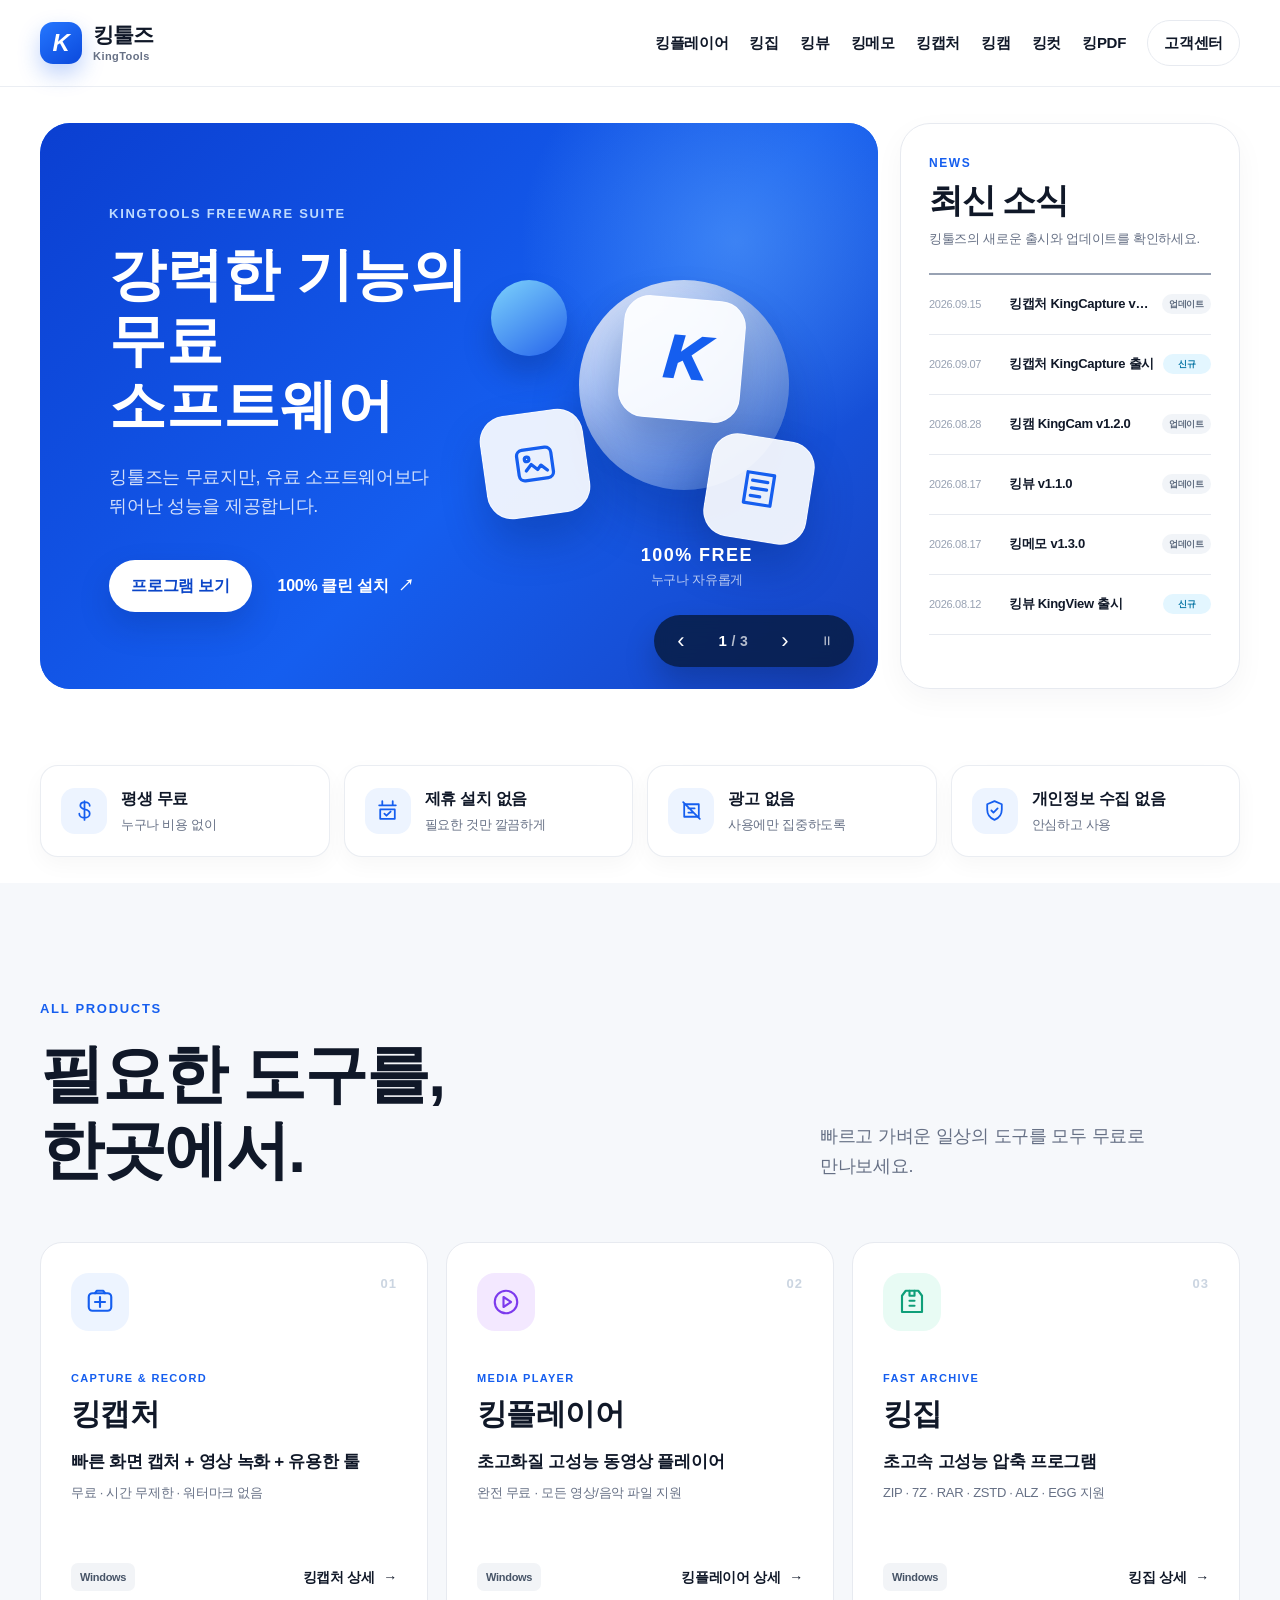
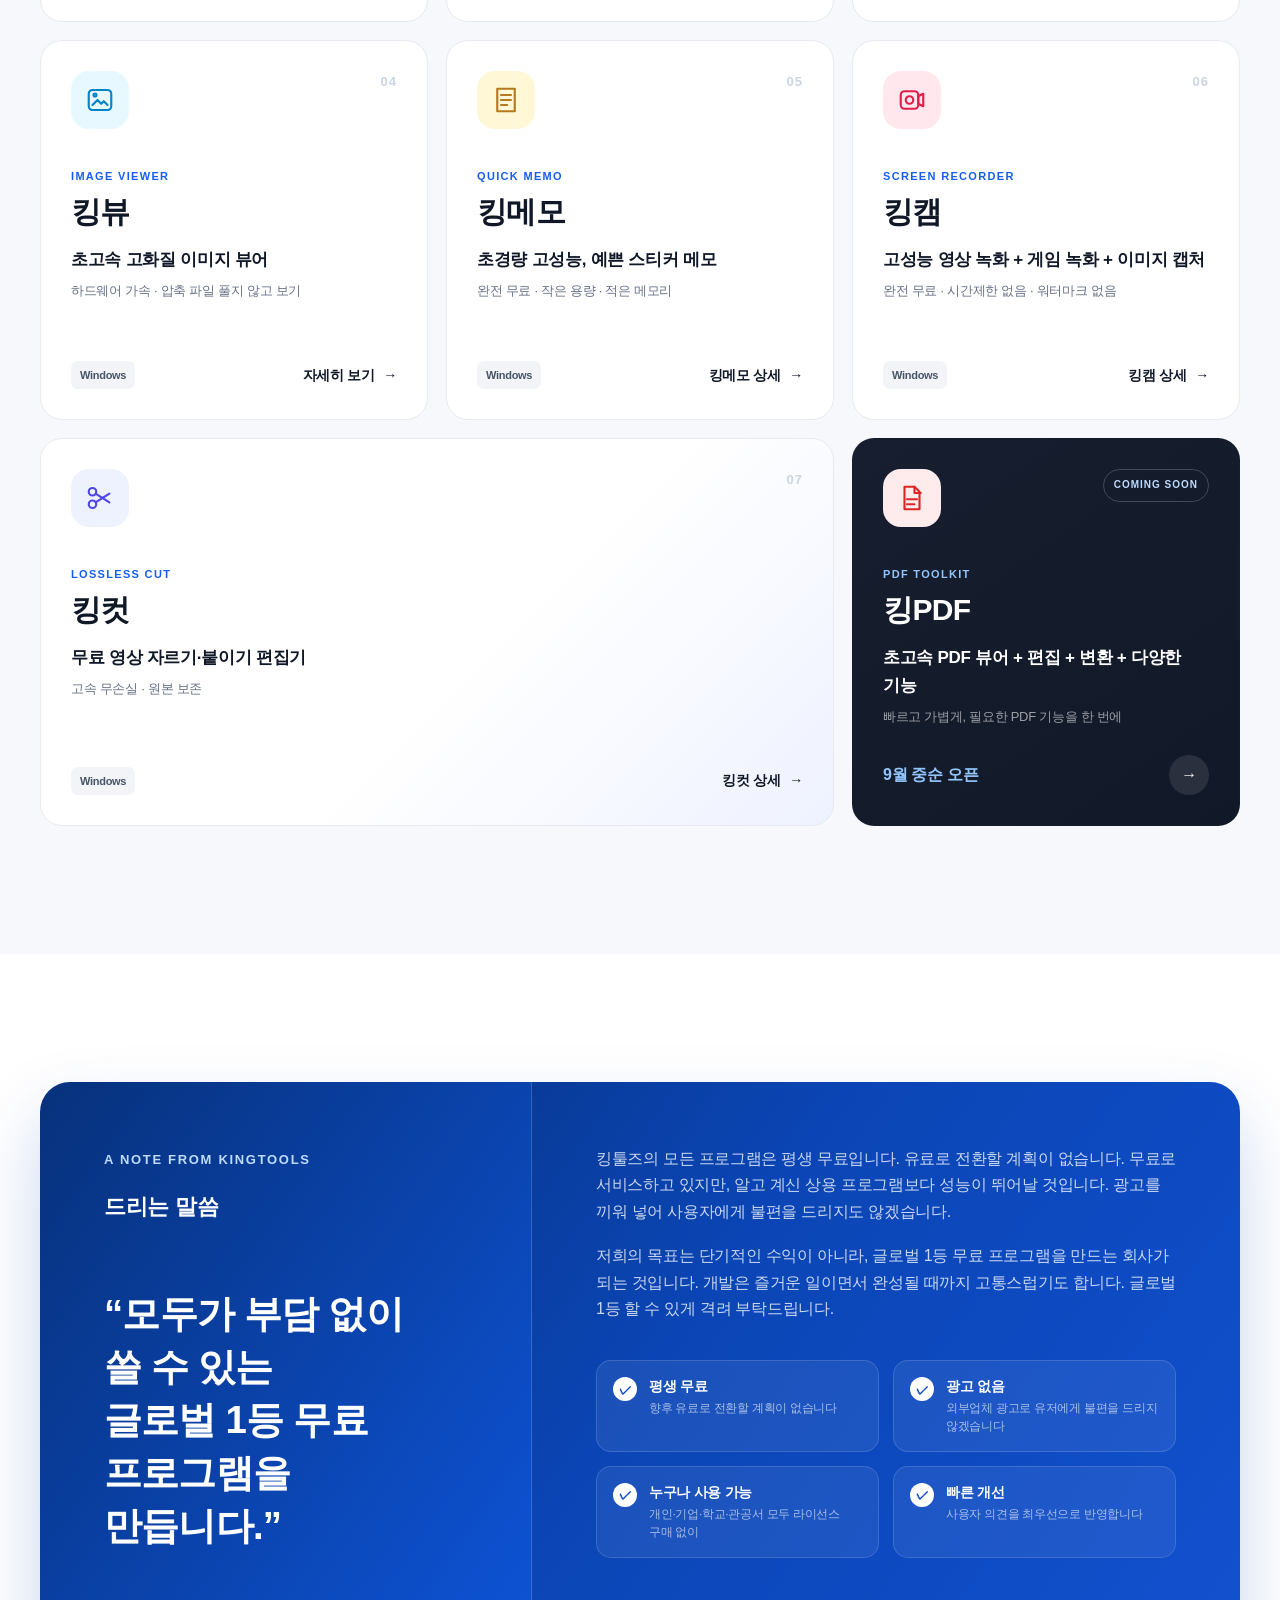
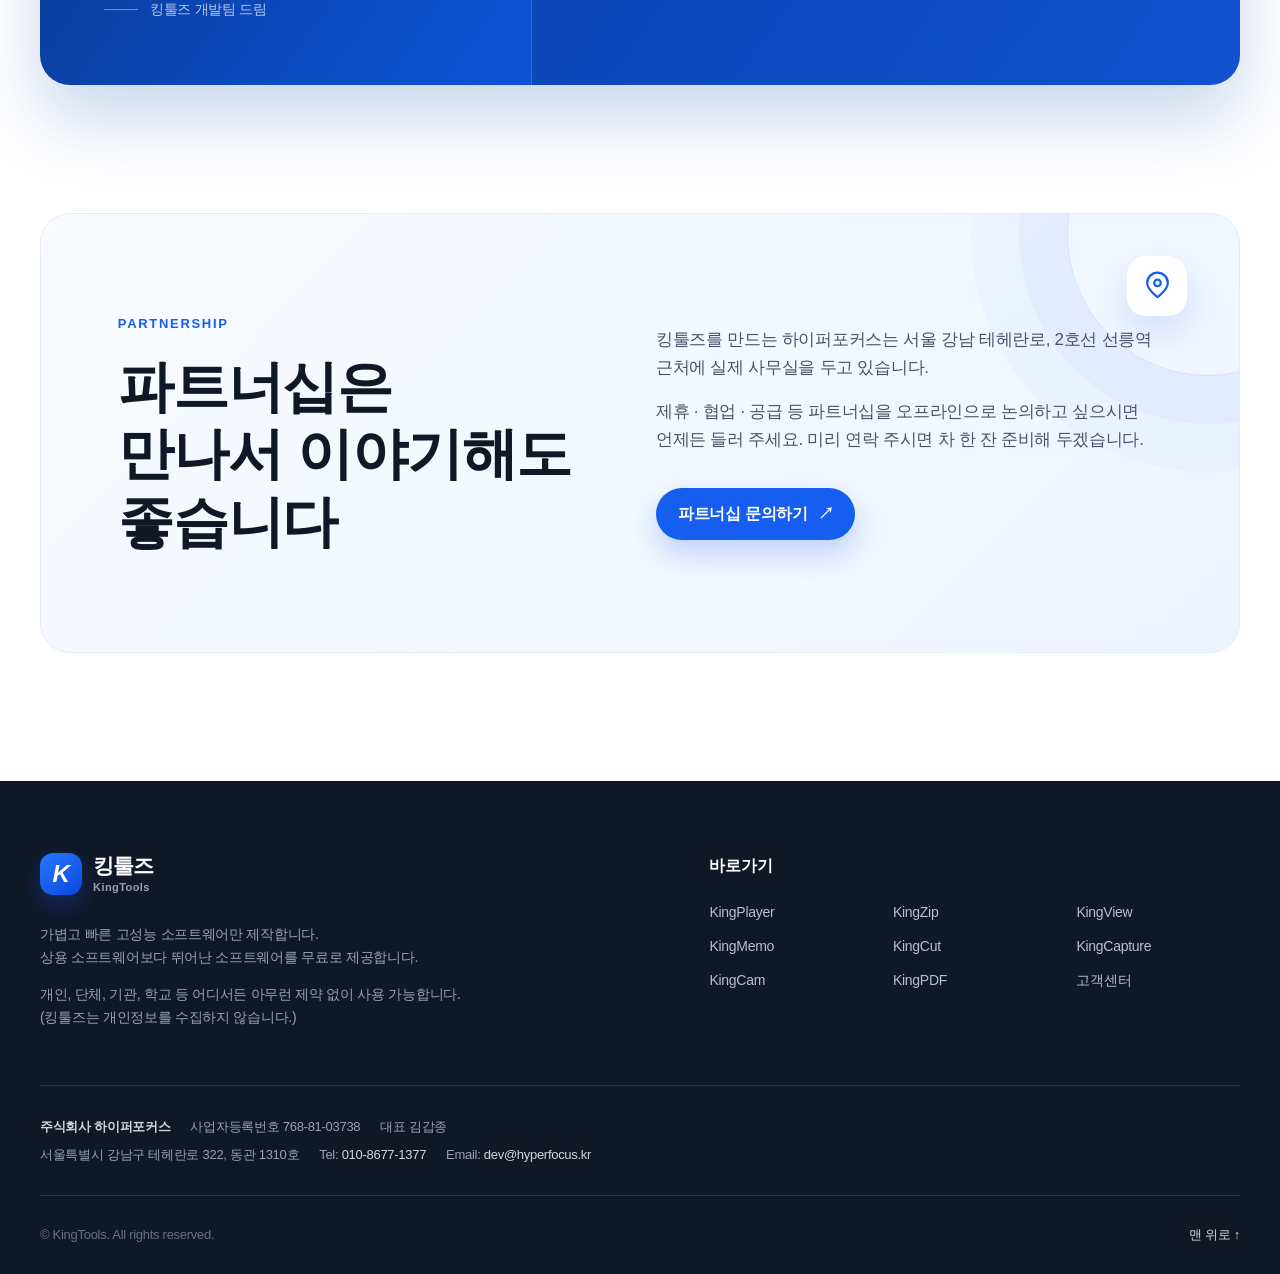
==== commit 8d07e0e2: "Show KingTools home for the former KingPlayer URL" ====
--- a/kingplayer.html
+++ b/kingplayer.html
@@ -3,160 +3,11 @@
 <head>
   <meta charset="UTF-8" />
   <meta name="viewport" content="width=device-width, initial-scale=1.0" />
-  <meta name="description" content="킹플레이어 — 초고화질 고성능 미디어 플레이어. 하드웨어 가속, 다양한 코덱, 자막을 지원합니다." />
-  <meta name="theme-color" content="#182458" />
-  <title>킹플레이어 KingPlayer — 킹툴즈</title>
-  <link rel="icon" type="image/svg+xml" href="data:image/svg+xml,%3Csvg xmlns='http://www.w3.org/2000/svg' viewBox='0 0 64 64'%3E%3Crect width='64' height='64' rx='17' fill='%23155EEF'/%3E%3Cpath d='M18 15v34h9V36l12 13h12L34 31l16-16H38L27 27V15z' fill='white'/%3E%3C/svg%3E" />
-  <link rel="stylesheet" href="./styles.css?v=20260928-kingplayer" />
-  <link rel="stylesheet" href="./kingplayer.css?v=20260928-5" />
+  <meta http-equiv="refresh" content="0; url=./index.html" />
+  <title>킹툴즈 메인 페이지로 이동</title>
+  <script>window.location.replace('./index.html');</script>
 </head>
-<body class="kingplayer-page">
-  <a class="skip-link" href="#main">본문으로 바로가기</a>
-
-  <header class="site-header" id="top">
-    <div class="header-inner">
-      <a class="brand" href="./index.html" aria-label="킹툴즈 홈">
-        <span class="brand-mark" aria-hidden="true">K</span>
-        <span class="brand-copy"><strong>킹툴즈</strong><small>KingTools</small></span>
-      </a>
-      <button class="menu-button" type="button" aria-expanded="false" aria-controls="primary-nav">
-        <span class="sr-only">메뉴 열기</span><span></span><span></span><span></span>
-      </button>
-      <nav class="primary-nav" id="primary-nav" aria-label="주요 메뉴">
-        <a class="is-current" href="./kingplayer.html" aria-current="page">킹플레이어</a>
-        <a href="./index.html#kingzip">킹집</a>
-        <a href="./index.html#kingview">킹뷰</a>
-        <a href="./index.html#kingmemo">킹메모</a>
-        <a href="./index.html#kingcapture">킹캡처</a>
-        <a href="./index.html#kingcam">킹캠</a>
-        <a href="./index.html#kingcut">킹컷</a>
-        <a href="./index.html#kingpdf">킹PDF</a>
-        <a class="nav-support" href="#footer">고객센터</a>
-      </nav>
-    </div>
-  </header>
-
-  <main id="main">
-    <div class="section-shell kp-breadcrumb" aria-label="현재 위치">
-      <a href="./index.html">킹툴즈</a><span aria-hidden="true">/</span><strong>킹플레이어</strong>
-    </div>
-
-    <section class="section-shell kp-hero" aria-labelledby="kp-title">
-      <div class="kp-hero-copy">
-        <span class="kp-kicker"><i></i>KINGPLAYER · MEDIA PLAYER</span>
-        <h1 id="kp-title">초고화질<br />고성능 플레이어</h1>
-        <p>하드웨어 가속으로 모든 동영상·음악 파일·스트림을<br class="desktop-only" /> 최상급 화질로 빠르게 재생합니다.</p>
-        <div class="kp-actions">
-          <a class="kp-button kp-button-primary" href="#os-support">
-            <span>무료 다운로드</span><small>v2.9.8</small>
-            <svg viewBox="0 0 24 24" aria-hidden="true"><path d="M12 3v12m0 0 5-5m-5 5-5-5M5 20h14"/></svg>
-          </a>
-          <a class="kp-button kp-button-ghost" href="#os-support">Windows · Android 지원</a>
-        </div>
-      </div>
-
-      <div class="kp-player-area" aria-label="킹플레이어 미디어 플레이어 미리보기">
-        <div class="kp-player-window">
-          <div class="kp-window-bar" aria-hidden="true"><span></span><span></span><span></span><span></span><span></span><span></span><span></span><span></span><span></span><span></span><span></span></div>
-          <img class="kp-scene" src="https://images.unsplash.com/photo-1568526490031-3464142e6e9b?auto=format&amp;fit=crop&amp;w=1600&amp;q=90" alt="산과 호수가 비치는 고화질 영상 예시" fetchpriority="high" />
-          <div class="kp-player-controls" aria-hidden="true">
-            <span class="kp-play">▶</span><span class="kp-time">00:42 / 03:24</span><span class="kp-progress"><i></i></span><span>◐</span><span>⚙</span><span>⛶</span>
-          </div>
-        </div>
-        <div class="kp-stat-row" aria-label="핵심 기능">
-          <div><strong>HDR</strong><span>완전 지원</span></div>
-          <div><strong>65+</strong><span>비디오 코덱</span></div>
-          <div><strong>GPU</strong><span>하드웨어 가속</span></div>
-        </div>
-      </div>
-    </section>
-
-    <section class="kp-os-section" id="os-support" aria-labelledby="os-title">
-      <div class="section-shell kp-os-inner">
-        <div class="kp-os-copy">
-          <span class="kp-section-kicker">AVAILABLE ON</span>
-          <h2 id="os-title">다양한 OS를<br />지원합니다</h2>
-          <p>나에게 맞는 환경에서 킹플레이어를 만나보세요.</p>
-        </div>
-        <div class="kp-os-cards">
-          <article class="kp-os-card">
-            <div class="kp-os-icon kp-windows" aria-hidden="true">
-              <svg viewBox="0 0 24 24"><path d="M3 5.2 10.4 4v7.2H3V5.2Zm8.4-1.35L21 2.3v8.9h-9.6V3.85ZM3 12.2h7.4v7.3L3 18.3v-6.1Zm8.4 0H21v8.9l-9.6-1.55V12.2Z"/></svg>
-            </div>
-            <div><small>DESKTOP</small><h3>Windows</h3></div>
-            <span class="kp-support-pill">지원</span>
-          </article>
-          <article class="kp-os-card">
-            <div class="kp-os-icon kp-android" aria-hidden="true">
-              <svg viewBox="0 0 24 24" style="fill:none;stroke:currentColor;stroke-width:1.75;stroke-linecap:round;stroke-linejoin:round">
-                <path d="M8.2 8.7a3.9 3.9 0 0 1 7.6 0"/>
-                <path d="M7.7 8.7h8.6v6.4a2 2 0 0 1-2 2H9.7a2 2 0 0 1-2-2V8.7Z"/>
-                <path d="M7.7 11h8.6M9.2 5.8 7.7 3.8M14.8 5.8l1.5-2M5.7 10.4v4.8M18.3 10.4v4.8M9.7 17.1v2.4M14.3 17.1v2.4"/>
-                <circle cx="10.1" cy="10" r=".55" fill="currentColor" stroke="none"/>
-                <circle cx="13.9" cy="10" r=".55" fill="currentColor" stroke="none"/>
-              </svg>
-            </div>
-            <div><small>MOBILE</small><h3>Android</h3></div>
-            <span class="kp-support-pill">지원</span>
-          </article>
-        </div>
-      </div>
-    </section>
-
-    <section class="section-shell kp-features" aria-labelledby="feature-title">
-      <div class="kp-feature-heading">
-        <div><span class="kp-section-kicker">WHY KINGPLAYER</span><h2 id="feature-title">킹플레이어의<br />주요 기능</h2></div>
-        <p>화질과 속도, 코덱과 자막까지.<br />재생에 필요한 기능을 하나로 담았습니다.</p>
-      </div>
-
-      <div class="kp-feature-grid">
-        <article class="kp-feature-card">
-          <div class="kp-feature-top"><span class="kp-feature-icon"><svg viewBox="0 0 24 24"><rect x="6.5" y="5.5" width="11" height="13" rx="1"/><rect x="9.5" y="8.5" width="5" height="7" rx=".5" fill="currentColor" stroke="none"/></svg></span><span class="kp-feature-num">01 / VISUAL</span></div>
-          <h3>고품질 영상 렌더링</h3>
-          <p>최신형 화질 렌더링, 명도·대비·채도·색상 실시간 조절, 화면 회전 지원. HDR 완전 지원으로 생생한 화면을 경험하세요.</p>
-          <div class="kp-feature-foot"><strong>HDR</strong><span>↗</span></div>
-        </article>
-        <article class="kp-feature-card kp-feature-card-soft">
-          <div class="kp-feature-top"><span class="kp-feature-icon"><svg viewBox="0 0 24 24"><rect x="7" y="7" width="10" height="10" rx="1.5"/><path d="M9 3v4m6-4v4M9 17v4m6-4v4M3 9h4m10 0h4M3 15h4m10 0h4M13.8 8.8l-3.2 4h2.2l-2.1 2.8"/></svg></span><span class="kp-feature-num">02 / SPEED</span></div>
-          <h3>하드웨어 가속</h3>
-          <p>하드웨어 가속으로 4K, 8K, 16K까지 부드럽게 재생. 하드웨어 가속 기능 적용으로 저사양 시스템도 쾌적하게 재생합니다.</p>
-          <div class="kp-feature-foot"><strong>4K · 8K · 16K</strong><span>↗</span></div>
-        </article>
-        <article class="kp-feature-card kp-feature-card-soft">
-          <div class="kp-feature-top"><span class="kp-feature-icon"><svg viewBox="0 0 24 24"><rect x="5" y="5" width="14" height="14" rx="1.5"/><path d="M9.67 5v14M14.33 5v14M5 9.67h14M5 14.33h14"/></svg></span><span class="kp-feature-num">03 / FORMAT</span></div>
-          <h3>모든 코덱 지원</h3>
-          <p>65개+ 비디오 코덱과 다양한 오디오 포맷을 기본 제공. H.264, HEVC, AV1, VP9, ProRes 등 어떤 영상이든 바로 재생할 수 있습니다.</p>
-          <div class="kp-feature-foot"><strong>65+ CODECS</strong><span>↗</span></div>
-        </article>
-        <article class="kp-feature-card">
-          <div class="kp-feature-top"><span class="kp-feature-icon kp-cc">CC</span><span class="kp-feature-num">04 / SUBTITLE</span></div>
-          <h3>완벽한 자막 지원</h3>
-          <p>ASS·SSA·SRT·SMI·VTT 등 다양한 자막 형식 지원, MKV 내장 자막, 외부 자막, 폰트 설정과 AI 자동 자막 생성까지 지원합니다.</p>
-          <div class="kp-feature-foot"><strong>DeepL 번역 · AI 자막</strong><span>↗</span></div>
-        </article>
-      </div>
-    </section>
-  </main>
-
-  <footer class="site-footer" id="footer">
-    <div class="section-shell footer-top">
-      <div class="footer-brand">
-        <a class="brand brand-footer" href="./index.html"><span class="brand-mark" aria-hidden="true">K</span><span class="brand-copy"><strong>킹툴즈</strong><small>KingTools</small></span></a>
-        <p>가볍고 빠른 고성능 소프트웨어만 제작합니다.<br />상용 소프트웨어보다 뛰어난 소프트웨어를 무료로 제공합니다.</p>
-        <p>개인, 단체, 기관, 학교 등 어디서든 아무런 제약 없이 사용 가능합니다.<br />(킹툴즈는 개인정보를 수집하지 않습니다.)</p>
-      </div>
-      <div class="footer-links">
-        <h2>바로가기</h2>
-        <div><a href="./kingplayer.html">KingPlayer</a><a href="./index.html#kingzip">KingZip</a><a href="./index.html#kingview">KingView</a><a href="./index.html#kingmemo">KingMemo</a><a href="./index.html#kingcut">KingCut</a><a href="./index.html#kingcapture">KingCapture</a><a href="./index.html#kingcam">KingCam</a><a href="./index.html#kingpdf">KingPDF</a><a href="mailto:dev@hyperfocus.kr">고객센터</a></div>
-      </div>
-    </div>
-    <div class="section-shell company-info">
-      <p><strong>주식회사 하이퍼포커스</strong><span>사업자등록번호 768-81-03738</span><span>대표 김갑종</span></p>
-      <p><span>서울특별시 강남구 테헤란로 322, 동관 1310호</span><span>Tel: <a href="tel:01086771377">010-8677-1377</a></span><span>Email: <a href="mailto:dev@hyperfocus.kr">dev@hyperfocus.kr</a></span></p>
-    </div>
-    <div class="section-shell footer-bottom"><p>© KingTools. All rights reserved.</p><a href="#top">맨 위로 <span aria-hidden="true">↑</span></a></div>
-  </footer>
-
-  <script src="./script.js?v=20260928-kingplayer"></script>
+<body>
+  <p><a href="./index.html">킹툴즈 메인 페이지로 이동</a></p>
 </body>
 </html>
